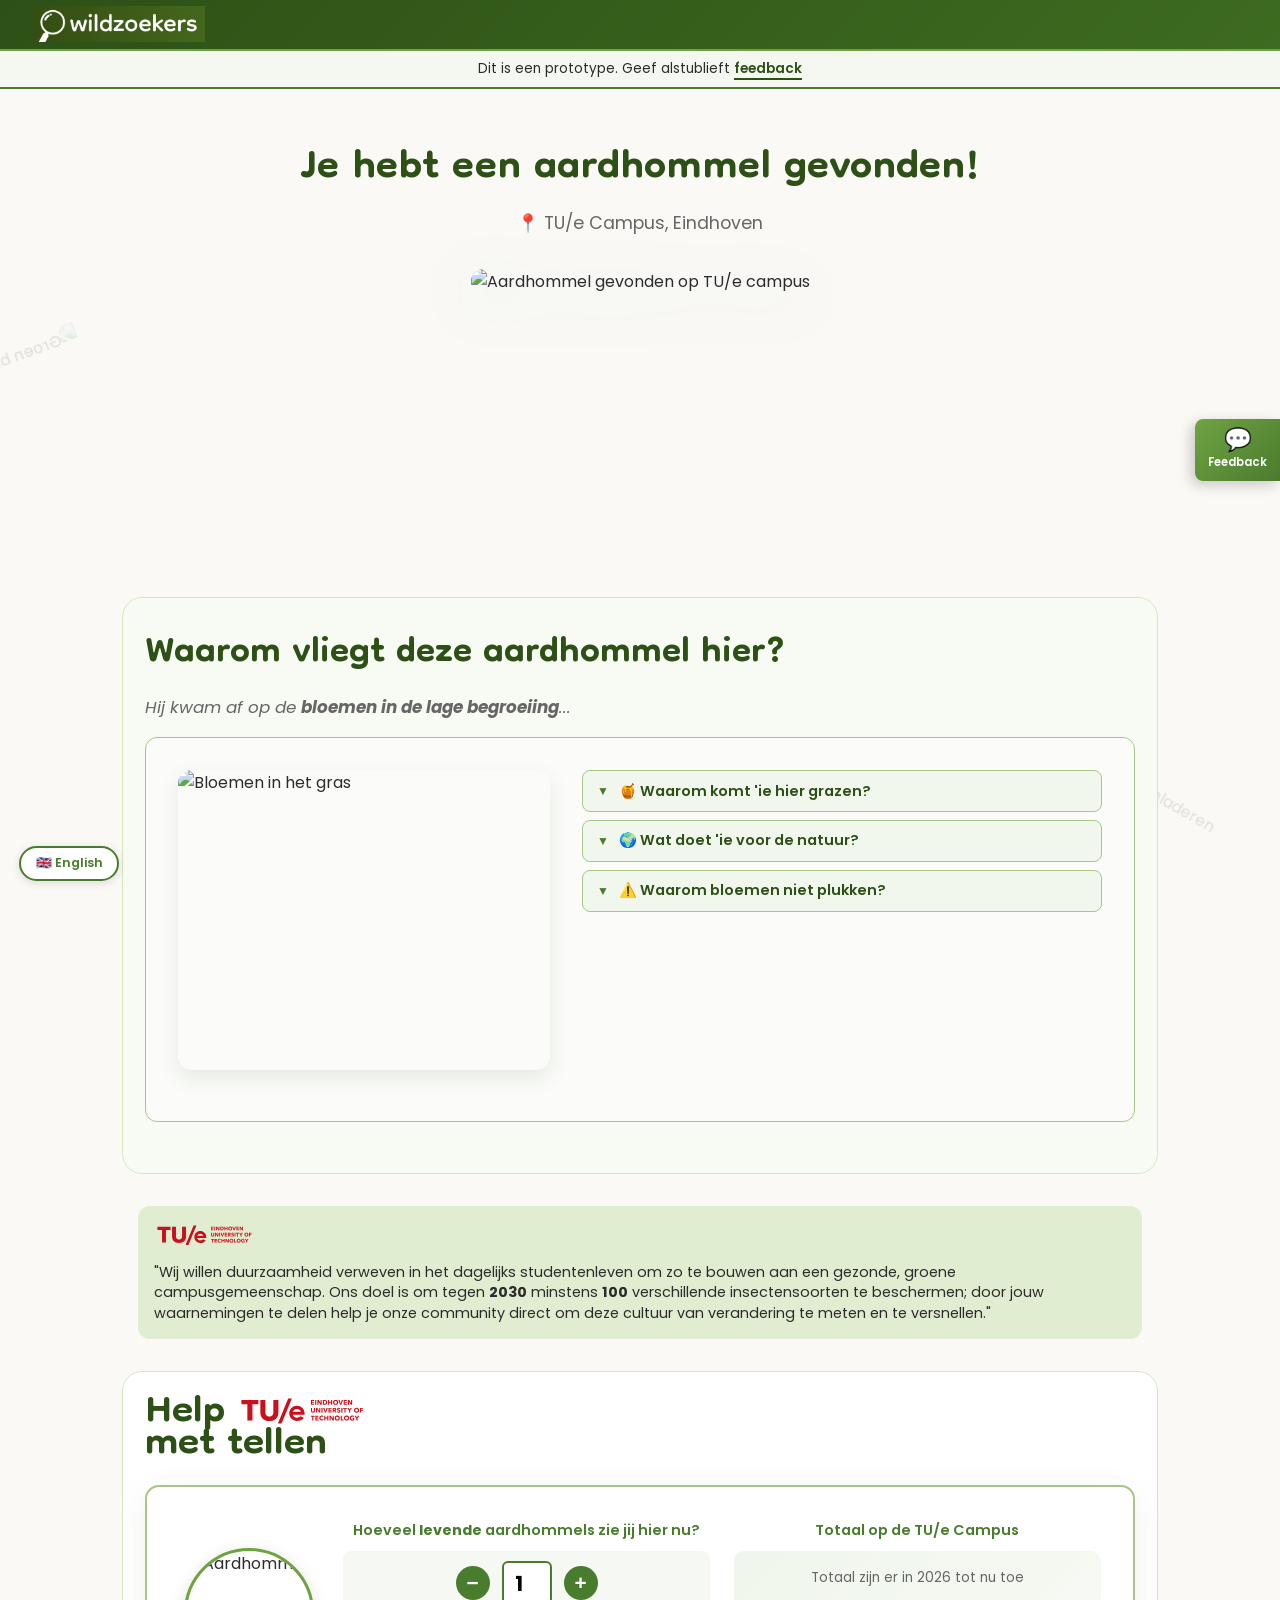
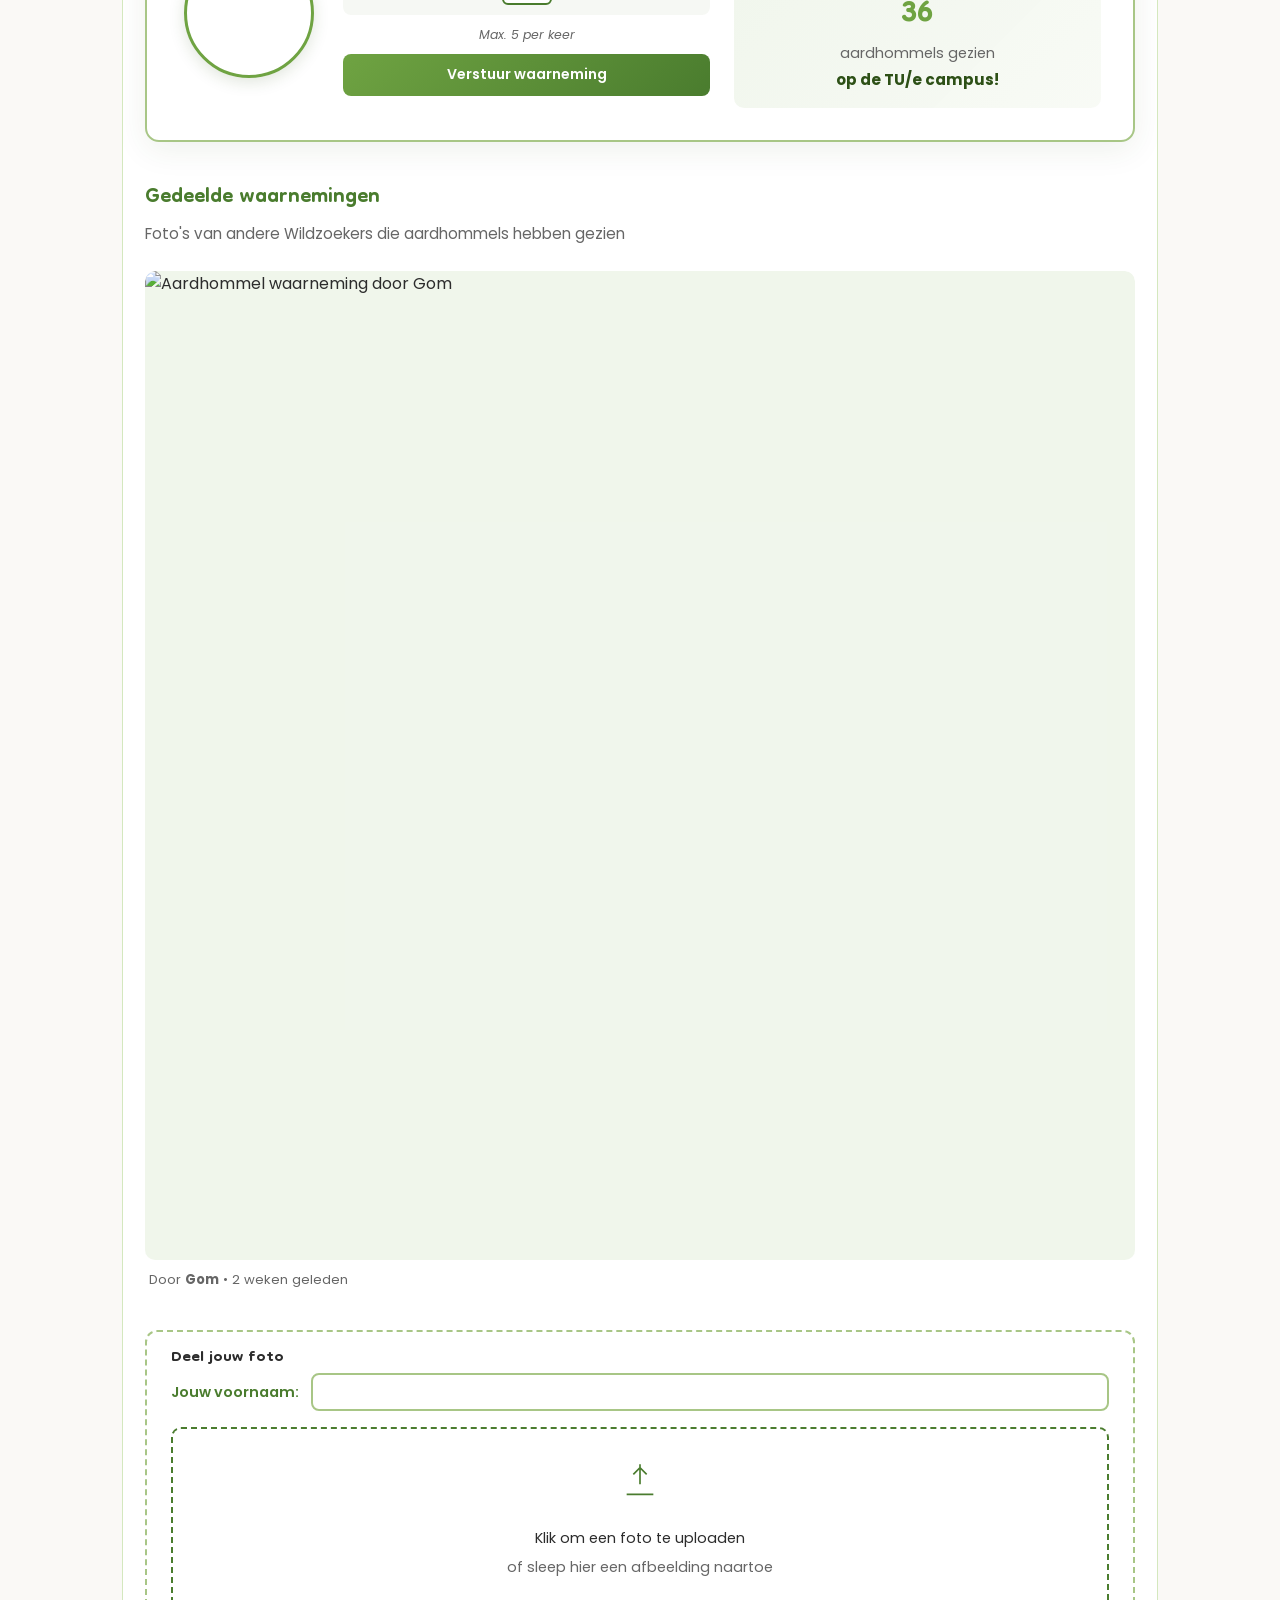
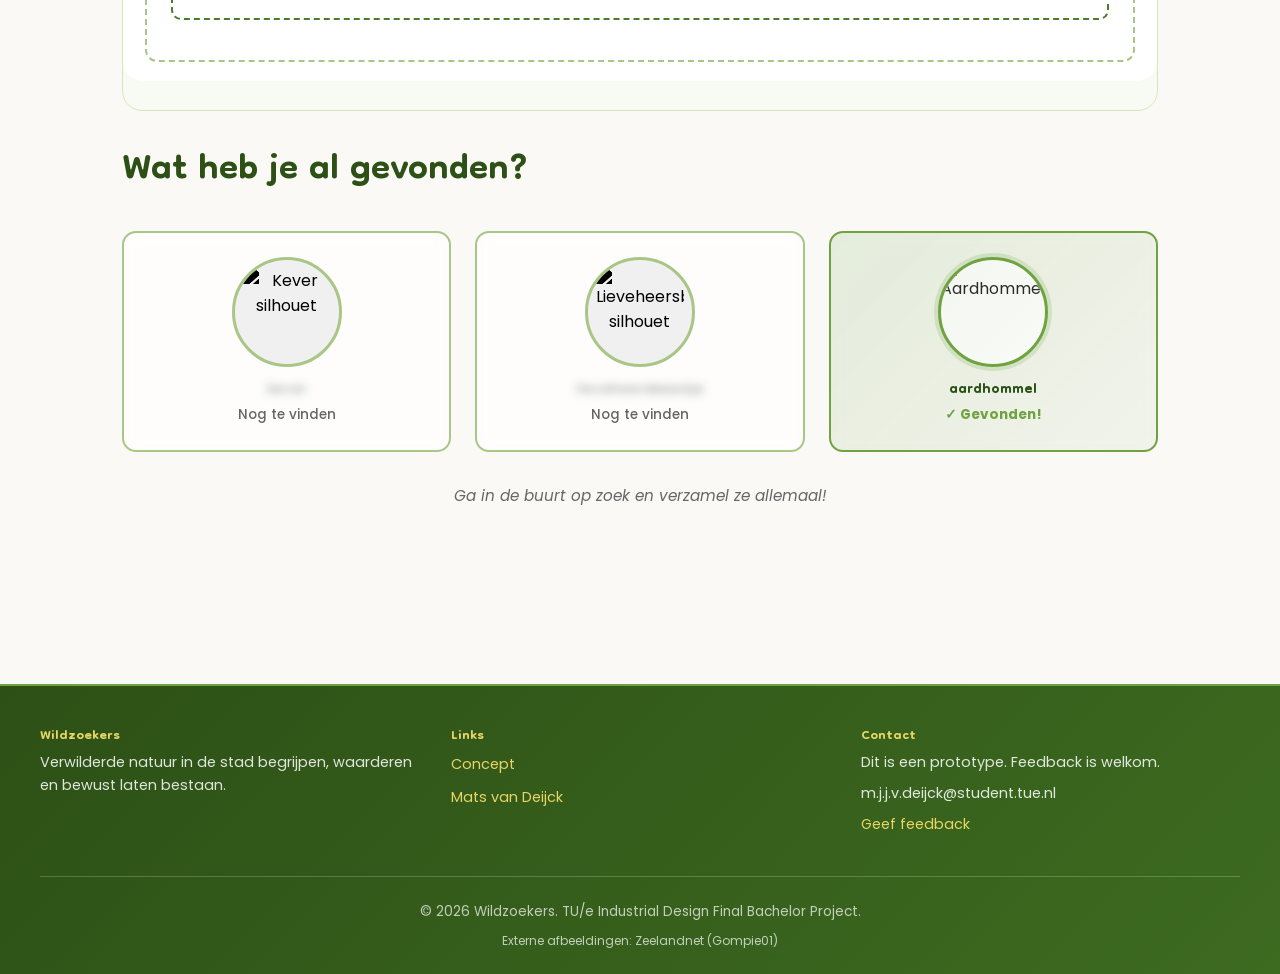
==== aardhommel.html @ 69f78184 "Update aardhommel.html" ====
<!DOCTYPE html>
<html lang="nl">
<head>
<meta charset="UTF-8">
<meta name="viewport" content="width=device-width, initial-scale=1.0">
<title>Aardhommel gevonden! - Wildzoekers</title>
<link href="https://fonts.googleapis.com/css2?family=Poppins:wght@400;500;600;700&family=Dongle:wght@300;400;700&display=swap" rel="stylesheet">
<link rel="stylesheet" href="style.css">
<script> const PAGE_ANIMAL = 'aardhommel'; </script>
<style>
  /* ── LANG TOGGLE ── */
  .lang-toggle { position: fixed; bottom: 1.2rem; left: 1.2rem; z-index: 999; }
  .lang-toggle a { display: inline-block; background: #fff; border: 2px solid #4a7c2e; color: #4a7c2e; border-radius: 30px; padding: .35rem .9rem; font-size: .78rem; font-weight: 600; text-decoration: none; font-family: 'Poppins', sans-serif; box-shadow: 0 2px 10px rgba(0,0,0,.12); }

  /* ── RETURNING subtitle tweak ── */
  .discovery-subtitle-return { display: none; }

  /* ── SEPARATED SECTIONS ── */
  .nature-section {
    background: #f8faf4;
    border-radius: 20px;
    padding: 0 0 1.8rem;
    margin-bottom: 2rem;
    overflow: hidden;
    border: 1.5px solid #d4e8be;
  }

  .contribution-wrap {
    background: #fff;
    padding: 1.4rem 1.4rem 1.2rem;
    border-radius: 20px;
  }
  .contribution-wrap h2 {
    margin: 0 0 1rem;
    display: flex;
    align-items: center;
  }

  .nature-inner {
    padding: 1.4rem;
  }
  .nature-inner h2 {
    margin: 0 0 .4rem;
    line-height: 1.2;
  }
  .nature-inner .section-intro {
    margin-bottom: 1rem;
  }

  /* TU/e Quote styling */
  .tue-quote { 
    display: flex; 
    flex-direction: column; 
    align-items: flex-start; 
    gap: 12px; 
    background: #e0edd0; 
    padding: 1rem; 
    border-radius: 12px; 
    margin-bottom: 1.5rem; 
    font-size: 0.9rem;
    line-height: 1.4;
  }
  .tue-quote img { height: 28px; flex-shrink: 0; }

  /* Info toggles */
  .info-content { display: none; overflow: hidden; padding-bottom: 1rem; }
  .info-content.open { display: block; }
</style>
</head>
<body class="insect-page">
<div class="forest-background"></div>

<img src="https://www.pngall.com/wp-content/uploads/2016/03/Leaves-PNG-File.png" alt="Decoratieve bladeren" class="deco-leaf deco-leaf-topright" aria-hidden="true">
<img src="https://static.vecteezy.com/system/resources/previews/053/177/605/non_2x/detailed-and-vibrant-leaf-with-intricate-texture-and-green-color-free-png.png" alt="Groen blad" class="deco-leaf deco-leaf-mid" aria-hidden="true">
<img src="https://www.pngall.com/wp-content/uploads/13/Fall-Leaves-PNG-Image-HD.png" alt="Herfstbladeren" class="deco-leaf deco-leaf-bottom" aria-hidden="true">

<div class="sticky-top">
  <header>
    <a href="index.html" class="header-logo">
      <div class="logo">
        <img src="media/Logo%20groen.png?raw=true" alt="Logo wildzoekers">
      </div>
    </a>
  </header>
  <div class="feedback-banner">
    <p>Dit is een prototype. Geef alstublieft <a href="#" onclick="openFeedbackForm(); return false;">feedback</a></p>
  </div>
</div>

<main class="insect-main">

  <section class="discovery-hero">
    <div class="discovery-content">
      <div class="confetti-container" id="confetti"></div>
      <h2 class="discovery-title" id="discovery-title-new">Je hebt een aardhommel gevonden!</h2>
      <h2 class="discovery-title discovery-subtitle-return" id="discovery-title-return">Welkom terug!</h2>
      <p class="location-inline">📍 TU/e Campus, Eindhoven</p>
      <div class="insect-showcase">
        <img src="https://github.com/matsement/wildzoekers/blob/main/media/Hommel%20transparant.png?raw=true" alt="Aardhommel gevonden op TU/e campus" class="insect-image">
      </div>
    </div>
  </section>

  <section id="tue-quote-section" style="padding: 0 1rem; margin-bottom: 2rem;">
    <div class="tue-quote" style="margin-bottom: 0;">
      <img src="media/eindhoven-university-of-technology-tue-vector-logo-cropped.svg" alt="TU/e Logo"> 
      <span>"Wij willen duurzaamheid verweven in het dagelijks studentenleven om zo te bouwen aan een gezonde, groene campusgemeenschap. Ons doel is om tegen <strong>2030</strong> minstens <strong>100</strong> verschillende insectensoorten te beschermen; door jouw waarnemingen te delen help je onze community direct om deze cultuur van verandering te meten en te versnellen."</span>
    </div>
  </section>

  <section class="nature-section" id="observation-anchor">
    <div class="contribution-wrap">
      <h2 class="contribution-title" style="display: block; line-height: 1.4;">
        Help 
        <img src="media/eindhoven-university-of-technology-tue-vector-logo-cropped.svg" style="height: 36px; margin: 8px, 0; vertical-align: middle;" alt="TU/e logo">
        <br>
        met tellen
      </h2>
      <div class="fauna-counter-card">
        <div class="counter-card-inner">
          <div class="counter-beetle-photo">
            <img src="https://github.com/matsement/wildzoekers/blob/main/media/Hommel%20transparant.png?raw=true" alt="Aardhommel" class="counter-beetle-img">
          </div>
          <div class="counter-grid">
            <div class="counter-box">
              <p class="counter-label">Hoeveel <strong>levende</strong> aardhommels zie jij hier nu?</p>
              <div class="counter">
                <button onclick="decreaseCounter('aardhommel')">−</button>
                <input type="number" id="aardhommel-counter" value="1" min="0" max="5" readonly>
                <button onclick="increaseCounter('aardhommel')">+</button>
              </div>
              <p class="counter-note">Max. 5 per keer</p>
              <button class="submit-btn" onclick="submitPersonalCount('aardhommel')">Verstuur waarneming</button>
            </div>
            <div class="counter-box">
              <p class="counter-label">Totaal op de TU/e Campus</p>
              <div class="community-display">
                <p class="big-number-label">Totaal zijn er in 2026 tot nu toe</p>
                <p class="big-number" id="community-total">47</p>
                <p class="big-number-unit">aardhommels gezien</p>
                <p class="spoorpark-label">op de TU/e campus!</p>
              </div>
            </div>
          </div>
        </div>
        <div id="submit-success" class="submit-success" style="display:none;">
          <p>✅ Dank je wel! Je waarneming is opgeslagen en bijgedragen aan ons onderzoek.</p>
        </div>
      </div>

      <div class="photo-timeline-section">
        <h3>Gedeelde waarnemingen</h3>
        <p>Foto's van andere Wildzoekers die aardhommels hebben gezien</p>
        <div class="timeline" id="photo-timeline">
          <div class="timeline-item sample">
            <div class="timeline-image">
              <img src="https://www.zeelandnet.nl/foto/assets/foto/extra_large/32/332119.jpg" alt="Aardhommel waarneming door Gom" class="timeline-photo">
            </div>
            <p class="timeline-date">Door <strong>Gom</strong> • 2 weken geleden</p>
          </div>
        </div>
        <div class="photo-upload-area">
          <h4>Deel jouw foto</h4>
          <div class="name-input-row">
            <label for="uploader-name">Jouw voornaam:</label>
            <input type="text" id="uploader-name" class="name-input">
          </div>
          <div class="upload-box" onclick="document.getElementById('photo-input').click()">
            <svg width="40" height="40" viewBox="0 0 48 48" fill="none" stroke="#4a7c2e" stroke-width="2">
              <path d="M8 40h32M24 4v24M16 16l8-8 8 8"/>
            </svg>
            <p>Klik om een foto te uploaden</p>
            <p class="upload-note">of sleep hier een afbeelding naartoe</p>
          </div>
          <input type="file" id="photo-input" accept="image/*" style="display:none;" onchange="handlePhotoUpload(this)">
          <div id="photo-preview" style="display:none;">
            <img id="preview-img" src="" alt="Preview">
            <div class="preview-actions">
              <button type="button" class="btn-secondary" onclick="removePhoto()">Verwijderen</button>
              <button type="button" class="submit-btn" onclick="submitPhoto()">Foto versturen</button>
            </div>
          </div>
        </div>
      </div>
    </div>
  </section>

  <section class="nature-section" id="education-section">
    <div class="nature-inner">
      <h2>Waarom vliegt deze aardhommel hier?</h2>
      <p class="section-intro">Hij kwam af op de <strong>bloemen in de lage begroeiing</strong>...</p>

      <div class="habitat-card">
        <div class="habitat-image" style="margin-bottom: 1.2rem;">
          <img src="https://github.com/matsement/wildzoekers/blob/main/media/IMG_1852.jpg?raw=true" alt="Bloemen in het gras" class="habitat-photo" style="width:100%; border-radius:14px; max-height:220px; object-fit:cover;">
        </div>

        <div class="habitat-content">
          <div class="info-section">
            <div class="info-toggle" onclick="toggleInfoSection(this)">
              <span class="toggle-icon">▼</span>
              <h4>🍯 Waarom komt 'ie hier grazen?</h4>
            </div>
            <div class="info-content">
              <p>Aardhommels eten <strong>nectar en stuifmeel</strong> uit bloemen. Ze hebben veel energie nodig om hun lichaamstemperatuur warm te houden.</p>
            </div>
          </div>

          <div class="info-section">
            <div class="info-toggle" onclick="toggleInfoSection(this)">
              <span class="toggle-icon">▼</span>
              <h4>🌍 Wat doet 'ie voor de natuur?</h4>
            </div>
            <div class="info-content">
              <p><strong>Aardhommels helpen planten groeien.</strong> Terwijl ze voedsel zoeken in bloemen, nemen ze stuifmeel mee naar andere bloemen. Zo kunnen planten en fruit beter groeien.</p>
            </div>
          </div>

          <div class="info-section">
            <div class="info-toggle" onclick="toggleInfoSection(this)">
              <span class="toggle-icon">▼</span>
              <h4>⚠️ Waarom bloemen niet plukken?</h4>
            </div>
            <div class="info-content">
              <p><strong>Veel mensen plukken bloemen.</strong> Mooi voor thuis, maar zonder bloemen kunnen aardhommels zich niet voeden en kunnen ze geen nesten bouwen...</p>
            </div>
          </div>
        </div>
      </div>
    </div>
  </section>

  <section class="progress-tracker">
    <h2>Wat heb je al gevonden?</h2>
    <div class="progress-grid">
      <div class="progress-item" id="beetle-progress">
        <div class="progress-photo-wrap not-found-wrap" id="beetle-photo-wrap">
          <img src="https://github.com/matsement/wildzoekers/blob/main/media/Kever%20transparant.png?raw=true" alt="Kever silhouet" class="progress-photo silhouette" id="beetle-img">
        </div>
        <h3 class="progress-name blurred-name" id="beetle-name">kever</h3>
        <p class="progress-status" id="beetle-status">Nog te vinden</p>
      </div>
      <div class="progress-item" id="ladybug-progress">
        <div class="progress-photo-wrap not-found-wrap" id="ladybug-photo-wrap">
          <img src="https://github.com/matsement/wildzoekers/blob/main/media/Lieveheersbeestje%20transparant.png?raw=true" alt="Lieveheersbeestje silhouet" class="progress-photo silhouette" id="ladybug-img">
        </div>
        <h3 class="progress-name blurred-name" id="ladybug-name">lieveheersbeestje</h3>
        <p class="progress-status" id="ladybug-status">Nog te vinden</p>
      </div>
      <div class="progress-item found" id="bumblebee-progress">
        <div class="progress-photo-wrap found-wrap">
          <img src="https://github.com/matsement/wildzoekers/blob/main/media/Hommel%20transparant.png?raw=true" alt="Aardhommel" class="progress-photo">
        </div>
        <h3>aardhommel</h3>
        <p class="progress-status">✓ Gevonden!</p>
      </div>
    </div>
    <p class="progress-message">Ga in de buurt op zoek en verzamel ze allemaal!</p>
  </section>

</main>

<div class="lang-toggle">
  <a href="bumblebee.html">🇬🇧 English</a>
</div>

<div id="feedbackBookmark" class="feedback-bookmark">
  <button onclick="openFeedbackForm()" class="feedback-bookmark-btn" id="feedbackBtn" title="Feedback geven">
    <span class="fb-icon">💬</span>
    <span class="fb-label">Feedback</span>
  </button>
</div>

<footer>
  <div class="footer-content">
    <div class="footer-section">
      <h4>Wildzoekers</h4>
      <p>Verwilderde natuur in de stad begrijpen, waarderen en bewust laten bestaan.</p>
    </div>
    <div class="footer-section">
      <h4>Links</h4>
      <ul>
        <li><a href="index.html">Concept</a></li>
        <li><a href="https://matsvandeijck.com" target="_blank">Mats van Deijck</a></li>
      </ul>
    </div>
    <div class="footer-section">
      <h4>Contact</h4>
      <p>Dit is een prototype. Feedback is welkom.</p>
      <p>m.j.j.v.deijck@student.tue.nl</p>
      <p><a href="https://forms.office.com/Pages/ResponsePage.aspx?id=R_J9zM5gD0qddXBM9g78ZJTwctMrzKVHkxkU7UCuRk9UM0s4N0pMT0hBU1hYM0RLQTNCOThRM0k5SS4u" target="_blank">Geef feedback</a></p>
    </div>
  </div>
  <div class="footer-bottom">
    <p>&copy; 2026 Wildzoekers. TU/e Industrial Design Final Bachelor Project.</p>
    <p class="footer-credits">Externe afbeeldingen: Zeelandnet (Gompie01)</p>
  </div>
</footer>

<script src="app.js"></script>
<script>
(function() {
  const KEY = 'wz_aardhommel_found';
  const found = localStorage.getItem(KEY);
  const today = new Date().toLocaleDateString('nl-NL', { day: 'numeric', month: 'long', year: 'numeric' });

  const main = document.querySelector('.insect-main');
  const hero = document.querySelector('.discovery-hero');
  const education = document.getElementById('education-section');
  const quote = document.getElementById('tue-quote-section');
  const observation = document.getElementById('observation-anchor');
  const progress = document.querySelector('.progress-tracker');
  const showcase = document.querySelector('.insect-showcase');

  if (!main || !hero || !education || !quote || !observation || !progress) return;

  if (found) {
    if (document.getElementById('discovery-title-new')) document.getElementById('discovery-title-new').style.display = 'none';
    if (document.getElementById('discovery-title-return')) document.getElementById('discovery-title-return').style.display = 'block';
    if (showcase) showcase.style.display = 'none';

    main.appendChild(hero);
    main.appendChild(quote);
    main.appendChild(observation);
    main.appendChild(education);
    main.appendChild(progress);
  } else {
    localStorage.setItem(KEY, today);

    if (document.getElementById('discovery-title-new')) document.getElementById('discovery-title-new').style.display = 'block';
    if (document.getElementById('discovery-title-return')) document.getElementById('discovery-title-return').style.display = 'none';
    if (showcase) showcase.style.display = 'block';

    main.appendChild(hero);
    main.appendChild(education);
    main.appendChild(quote);
    main.appendChild(observation);
    main.appendChild(progress);
  }
})();
</script>
</body>
</html>
---- style.css ----
/* ===== GOOGLE FONTS ===== */
@import url('https://fonts.googleapis.com/css2?family=Poppins:wght@400;500;600;700&family=Dongle:wght@300;400;700&display=swap');

/* ===== ROOT & VARIABLES ===== */
:root {
    --primary-green: #2d5016;
    --light-green: #4a7c2e;
    --bright-green: #6fa342;
    --pale-green: #a8c686;
    --light-bg: #f5f7f1;
    --cream: #faf9f6;
    --text-dark: #2c2c2c;
    --text-light: #666;
    --accent-yellow: #e8d565;
    --accent-brown: #8b6f47;
    --shadow: 0 4px 12px rgba(0, 0, 0, 0.08);
    --transition: all 0.3s ease;
    --header-height: 88px; /* header + feedback banner hoogte */
}

/* ===== GENERAL STYLES ===== */
* {
    margin: 0;
    padding: 0;
    box-sizing: border-box;
}

html, body {
    font-family: 'Poppins', sans-serif;
    line-height: 1.6;
    color: var(--text-dark);
    background-color: var(--cream);
    overflow-x: hidden;
}

body {
    position: relative;
    overflow-x: hidden;
}

h1, h2, h3, h4, h5, h6 {
    font-family: 'Dongle', sans-serif;
    font-weight: 700;
    line-height: 0.2;
}

/* ===== FOREST BACKGROUND ===== */
.forest-background {
    position: fixed;
    top: 0;
    left: 0;
    width: 100%;
    height: 100%;
    z-index: -2;
    background: linear-gradient(135deg, #faf9f6 0%, #f5f7f1 50%, #e8f1e0 100%);
    pointer-events: none;
}

/* ===== DECORATIEVE BLADEREN ===== */
.deco-leaf {
    position: fixed;
    pointer-events: none;
    z-index: 1;
    opacity: 0.18;
}

.deco-leaf-topright {
    top: -30px !important;
    right: -30px;
    width: 380px;
}

.deco-leaf-mid {
    top: 38%;
    left: -40px;
    width: 120px;
    transform: rotate(-20deg) scaleX(-1);
    animation: floatLeaf 9s ease-in-out infinite;
    opacity: 0.13;
}

.deco-leaf-bottom {
    bottom: 8%;
    right: -20px;
    width: 220px;
    transform: rotate(30deg);
    animation: floatLeaf 11s ease-in-out infinite;
    opacity: 0.12;
}

@keyframes floatLeaf {
    0%, 100% { transform: translateY(0px) rotate(15deg); }
    50% { transform: translateY(-18px) rotate(18deg); }
}

/* ===== STICKY TOP (header + feedback banner samen) ===== */
.sticky-top {
    position: sticky;
    top: 0;
    z-index: 200;
}

/* ===== HEADER ===== */
header {
    background: linear-gradient(135deg, #2d5016 0%, #3d6b20 100%);
    padding: 0.4rem 2rem;
    box-shadow: 0 2px 16px rgba(45, 80, 22, 0.25);
    border-bottom: 2px solid var(--bright-green);
}

.header-logo {
    text-decoration: none;
    display: flex;
    align-items: center;
}

.logo {
    display: flex;
    align-items: center;
}

.logo img {
    height: 36px;
    width: auto;
    display: block;
}

.logo h1 {
    font-family: 'Dongle', sans-serif;
    font-size: 2.6rem;
    font-weight: 400;
    letter-spacing: 0px;
    color: #fff;
    line-height: 1;
    text-transform: lowercase;
}

/* ===== FEEDBACK BANNER ===== */
.feedback-banner {
    background: #f5f7f1;
    border-bottom: 2px solid var(--light-green);
    padding: 0.45rem 2rem;
    text-align: center;
    font-family: 'Poppins', sans-serif;
}

.feedback-banner p {
    font-size: 0.85rem;
    color: var(--text-dark);
    margin: 0;
}

.feedback-banner a {
    color: var(--primary-green);
    font-weight: 600;
    text-decoration: none;
    border-bottom: 2px solid var(--primary-green);
    cursor: pointer;
}

.feedback-banner a:hover {
    color: var(--bright-green);
    border-bottom-color: var(--bright-green);
}

/* ===== MAIN CONTENT ===== */
main {
    max-width: 1100px;
    margin: 0 auto;
    padding: 3rem 2rem;
    position: relative;
    z-index: 2;
}

/* ===== SECTIONS ===== */
section {
    margin-bottom: 4rem;
    position: relative;
}

section h2 {
    font-size: 3.5rem;
    margin-bottom: 1.5rem;
    color: var(--primary-green);
    line-height: 1;
}

section h3 {
    font-size: 2rem;
    color: var(--light-green);
    margin: 1.5rem 0 0.75rem;
    line-height: 1;
}

.image-credit {
    font-size: 0.72rem;
    color: var(--text-light);
    margin-top: 0.4rem;
    font-style: italic;
}

/* ===== DISCOVERY HERO ===== */
.discovery-hero {
    text-align: center;
    margin-bottom: 3rem;
    animation: slideInDown 0.6s ease;
}

@keyframes slideInDown {
    from { opacity: 0; transform: translateY(-30px); }
    to { opacity: 1; transform: translateY(0); }
}

.discovery-title {
    font-size: 4rem;
    margin-bottom: 0.5rem;
    animation: bounce 0.6s ease;
    line-height: 1;
    color: var(--primary-green);
}

@keyframes bounce {
    0%, 100% { transform: translateY(0); }
    50% { transform: translateY(-10px); }
}

.location-inline {
    font-size: 1.1rem;
    color: var(--text-light);
    margin-bottom: 2rem;
}

.insect-showcase {
    margin: 2rem 0;
    display: flex;
    flex-direction: column;
    justify-content: center;
    align-items: center;
    min-height: 280px;
}

.insect-image {
    max-width: 380px;
    max-height: 380px;
    width: 100%;
    object-fit: contain;
    border-radius: 12px;
    filter: drop-shadow(0 12px 30px rgba(45, 80, 22, 0.18));
    animation: float 3s ease-in-out infinite;
}

@keyframes float {
    0%, 100% { transform: translateY(0px); }
    50% { transform: translateY(-14px); }
}

/* ===== HABITAT EXPLORER ===== */
.habitat-explorer {
    margin-bottom: 4rem;
}

.section-intro {
    font-size: 1.05rem;
    color: var(--text-light);
    margin-bottom: 2rem;
    font-style: italic;
}

.habitat-showcase {
    display: grid;
    grid-template-columns: 1fr;
    gap: 2rem;
    margin-top: 2rem;
}

.habitat-card {
    border-radius: 12px;
    overflow: hidden;
    display: grid;
    grid-template-columns: 1fr 1.4fr;
    gap: 2rem;
    padding: 2rem;
    background: rgba(255,255,255,0.5);
    border: 1px solid var(--pale-green);
}

.habitat-image {
    position: relative;
    display: flex;
    flex-direction: column;
}

.habitat-photo {
    width: 100%;
    height: 100%;
    object-fit: cover;
    border-radius: 8px;
    box-shadow: 0 8px 20px rgba(45, 80, 22, 0.1);
    min-height: 300px;
    max-height: 400px;
}

.habitat-content h3 {
    font-size: 2rem;
    margin-top: 0;
    margin-bottom: 0.75rem;
}

.habitat-content > p {
    color: var(--text-light);
    margin-bottom: 1.5rem;
    line-height: 1.7;
}

/* ===== INTERACTIEVE INFO TOGGLE (accordion) ===== */
.info-section {
    margin-bottom: 0.5rem;
}

.info-toggle {
    display: flex;
    align-items: center;
    gap: 0.6rem;
    cursor: pointer;
    padding: 0.65rem 0.9rem;
    border-radius: 8px;
    border: 1px solid var(--pale-green);
    background: rgba(107, 163, 66, 0.06);
    transition: var(--transition);
    user-select: none;
    margin-bottom: 0;
}

.info-toggle:hover {
    background: rgba(107, 163, 66, 0.14);
    border-color: var(--bright-green);
}

.info-toggle.open {
    background: rgba(107, 163, 66, 0.14);
    border-color: var(--light-green);
    border-bottom-left-radius: 0;
    border-bottom-right-radius: 0;
    border-bottom-color: transparent;
}

.toggle-icon {
    font-style: normal;
    font-size: 0.75rem;
    color: var(--light-green);
    transition: transform 0.3s ease;
    flex-shrink: 0;
}

.info-toggle h4 {
    font-family: 'Poppins', sans-serif;
    font-size: 0.9rem;
    font-weight: 600;
    color: var(--primary-green);
    line-height: 1.3;
    margin: 0;
}

.info-content {
    max-height: 0;
    overflow: hidden;
    transition: max-height 0.4s ease, padding 0.3s ease;
    background: rgba(255, 255, 255, 0.7);
    border: 1px solid var(--light-green);
    border-top: none;
    border-radius: 0 0 8px 8px;
    padding: 0 0.9rem;
    margin-bottom: 0.75rem;
}

.info-content.open {
    max-height: 300px;
    padding: 0.75rem 0.9rem;
}

.info-content p {
    font-size: 0.88rem;
    color: var(--text-dark);
    line-height: 1.6;
    margin: 0;
}

.info-content p strong {
    color: var(--primary-green);
}

/* ===== INTERACTIEVE INFO KAARTEN ===== */
.info-cards {
    display: grid;
    grid-template-columns: repeat(3, 1fr);
    gap: 0.75rem;
    margin-top: 1rem;
}

.info-card {
    background: rgba(107, 163, 66, 0.08);
    border: 2px solid var(--pale-green);
    border-radius: 10px;
    padding: 0.9rem 0.75rem;
    cursor: pointer;
    transition: var(--transition);
    min-height: 90px;
    display: flex;
    flex-direction: column;
    align-items: center;
    justify-content: center;
    text-align: center;
    position: relative;
    overflow: hidden;
}

.info-card:hover {
    border-color: var(--bright-green);
    background: rgba(107, 163, 66, 0.15);
    transform: translateY(-3px);
    box-shadow: 0 6px 16px rgba(45, 80, 22, 0.12);
}

.info-card.flipped {
    background: var(--light-green);
    border-color: var(--light-green);
    color: white;
}

.info-card.danger-card {
    background: rgba(220, 53, 69, 0.05);
    border-color: #f5a0a8;
}

.info-card.danger-card.flipped {
    background: #c0392b;
    border-color: #c0392b;
}

.info-card-front {
    display: flex;
    flex-direction: column;
    align-items: center;
    gap: 0.3rem;
}

.info-card-front strong {
    font-size: 0.85rem;
    font-family: 'Poppins', sans-serif;
    font-weight: 600;
}

.info-icon {
    font-size: 1.5rem;
    display: block;
}

.info-card-back {
    display: none;
}

.info-card-back p {
    font-size: 0.78rem;
    line-height: 1.4;
    color: white;
    margin: 0;
    font-family: 'Poppins', sans-serif;
}

.info-card.flipped .info-card-front {
    display: none;
}

.info-card.flipped .info-card-back {
    display: flex;
    align-items: center;
    justify-content: center;
    text-align: center;
}

/* ===== PROGRESS TRACKER ===== */
.progress-tracker {
    margin-bottom: 4rem;
}

.progress-grid {
    display: grid;
    grid-template-columns: repeat(3, 1fr);
    gap: 1.5rem;
    margin: 2rem 0;
}

.progress-item {
    background: rgba(255, 255, 255, 0.7);
    backdrop-filter: blur(8px);
    padding: 1.5rem 1rem;
    border-radius: 14px;
    text-align: center;
    border: 2px solid var(--pale-green);
    transition: var(--transition);
}

.progress-item.found {
    background: linear-gradient(135deg, rgba(107, 163, 66, 0.15), rgba(168, 198, 134, 0.1));
    border-color: var(--bright-green);
}

.progress-item:hover {
    transform: translateY(-5px);
    box-shadow: 0 8px 24px rgba(45, 80, 22, 0.12);
}

/* Foto-wrapper */
.progress-photo-wrap {
    width: 110px;
    height: 110px;
    margin: 0 auto 0.75rem;
    border-radius: 50%;
    overflow: hidden;
    display: flex;
    align-items: center;
    justify-content: center;
    border: 3px solid var(--pale-green);
    background: rgba(255,255,255,0.6);
}

.progress-photo-wrap.found-wrap {
    border-color: var(--bright-green);
    box-shadow: 0 0 0 4px rgba(107, 163, 66, 0.2);
}

.progress-photo-wrap.not-found-wrap {
    background: #f0f0f0;
}

.progress-photo {
    width: 100%;
    height: 100%;
    object-fit: cover;
}

/* Silhouet: maak de foto volledig zwart */
.progress-photo.silhouette {
    filter: brightness(0) saturate(100%);
    object-fit: contain;
    padding: 8px;
}

/* Gevonden: geen silhouet */
.progress-photo:not(.silhouette) {
    filter: none;
}

.progress-item h3 {
    font-size: 1.4rem;
    margin: 0.25rem 0 0.2rem;
    color: var(--primary-green);
    text-transform: lowercase;
}

.progress-name.blurred-name {
    filter: blur(5px);
    user-select: none;
    color: #aaa;
}

.progress-status {
    font-size: 0.85rem;
    color: var(--text-light);
    font-weight: 500;
}

.progress-item.found .progress-status {
    color: var(--bright-green);
    font-weight: 700;
}

.progress-message {
    text-align: center;
    color: var(--text-light);
    margin-top: 1.5rem;
    font-style: italic;
    font-size: 0.95rem;
}

/* ===== CONTRIBUTION SECTION ===== */
.contribution-section {
    margin-bottom: 4rem;
}

.contribution-title {
    font-size: 3.8rem !important;
    margin-bottom: 1.5rem !important;
    line-height: 0.5 !important;
}

/* ===== FAUNA COUNTER CARD ===== */
.fauna-counter-card {
    background: rgba(255, 255, 255, 0.75);
    backdrop-filter: blur(8px);
    padding: 2rem;
    border-radius: 14px;
    border: 2px solid var(--pale-green);
    margin-bottom: 2.5rem;
    box-shadow: 0 8px 32px rgba(45, 80, 22, 0.08);
}

.counter-card-inner {
    display: grid;
    grid-template-columns: 140px 1fr;
    gap: 1.5rem;
    align-items: center;
}

.counter-beetle-photo {
    display: flex;
    align-items: center;
    justify-content: center;
}

.counter-beetle-img {
    width: 130px;
    height: 130px;
    object-fit: cover;
    border-radius: 50%;
    border: 3px solid var(--bright-green);
    box-shadow: 0 4px 16px rgba(45, 80, 22, 0.15);
}

.counter-grid {
    display: grid;
    grid-template-columns: 1fr 1fr;
    gap: 1.5rem;
}

.counter-box {
    display: flex;
    flex-direction: column;
    gap: 0.6rem;
    align-items: center;
    text-align: center;
}

.counter-label {
    font-size: 0.9rem;
    font-weight: 600;
    color: var(--light-green);
    margin: 0;
}

.counter {
    display: flex;
    align-items: center;
    justify-content: center;
    gap: 0.75rem;
    background: rgba(74, 124, 46, 0.05);
    padding: 0.6rem 1rem;
    border-radius: 8px;
    width: 100%;
}

.counter button {
    background: var(--light-green);
    color: white;
    border: none;
    width: 34px;
    height: 34px;
    border-radius: 50%;
    font-size: 1.3rem;
    cursor: pointer;
    transition: var(--transition);
    font-weight: bold;
    line-height: 1;
}

.counter button:hover {
    background: var(--bright-green);
    transform: scale(1.1);
}

.counter input {
    width: 50px;
    text-align: center;
    font-size: 1.3rem;
    border: 2px solid var(--light-green);
    padding: 0.3rem;
    border-radius: 6px;
    font-weight: 700;
    background: white;
    font-family: 'Poppins', sans-serif;
}

.counter-note {
    font-size: 0.78rem;
    color: var(--text-light);
    font-style: italic;
    margin: 0;
}

.submit-btn {
    background: linear-gradient(135deg, var(--bright-green), var(--light-green));
    color: white;
    border: none;
    padding: 0.65rem 1.2rem;
    border-radius: 8px;
    cursor: pointer;
    font-size: 0.88rem;
    font-weight: 600;
    transition: var(--transition);
    font-family: 'Poppins', sans-serif;
    width: 100%;
}

.submit-btn:hover {
    background: linear-gradient(135deg, var(--light-green), var(--primary-green));
    transform: translateY(-2px);
    box-shadow: 0 6px 14px rgba(45, 80, 22, 0.2);
}

.community-display {
    background: linear-gradient(135deg, rgba(107, 163, 66, 0.1), rgba(168, 198, 134, 0.08));
    padding: 1rem;
    border-radius: 10px;
    text-align: center;
    width: 100%;
}

.big-number-label {
    font-size: 0.85rem;
    color: var(--text-light);
    margin: 0;
}

.big-number {
    font-size: 3rem;
    font-weight: 700;
    color: var(--bright-green);
    margin: 0;
    line-height: 1.1;
    font-family: 'Dongle', sans-serif;
}

.big-number-unit {
    font-size: 0.9rem;
    color: var(--text-light);
    margin: 0;
}

.spoorpark-label {
    font-size: 0.95rem;
    font-weight: 700;
    color: var(--primary-green);
    margin: 0.2rem 0 0;
}

/* Submit success bericht gecentreerd */
.submit-success {
    text-align: center;
    padding: 1rem;
    margin-top: 1rem;
    background: rgba(107, 163, 66, 0.1);
    border-radius: 8px;
    border-left: 4px solid var(--bright-green);
    font-weight: 500;
    color: var(--primary-green);
    font-size: 0.95rem;
    animation: fadeInUp 0.4s ease;
}

@keyframes fadeInUp {
    from { opacity: 0; transform: translateY(10px); }
    to { opacity: 1; transform: translateY(0); }
}

/* ===== PHOTO TIMELINE ===== */
.photo-timeline-section {
    margin-top: 2.5rem;
}

.photo-timeline-section h3 {
    font-size: 2rem;
    margin-bottom: 0.5rem;
}

.photo-timeline-section > p {
    color: var(--text-light);
    margin-bottom: 1.5rem;
    font-size: 0.95rem;
}

.timeline {
    display: grid;
    grid-template-columns: repeat(auto-fit, minmax(180px, 1fr));
    gap: 1.25rem;
    margin-bottom: 2.5rem;
}

.timeline-item {
    border-radius: 10px;
    overflow: hidden;
    transition: var(--transition);
}

.timeline-item:hover {
    transform: translateY(-5px);
    box-shadow: 0 8px 20px rgba(45, 80, 22, 0.1);
}

.timeline-image {
    width: 100%;
    aspect-ratio: 1;
    overflow: hidden;
    background: rgba(107, 163, 66, 0.1);
    border-radius: 10px;
    display: flex;
    align-items: center;
    justify-content: center;
}

.timeline-photo {
    width: 100%;
    height: 100%;
    object-fit: cover;
    border-radius: 10px;
}

.timeline-date {
    font-size: 0.82rem;
    color: var(--text-light);
    margin-top: 0.6rem;
    padding: 0 0.25rem;
}

/* ===== PHOTO UPLOAD ===== */
.photo-upload-area {
    background: rgba(255, 255, 255, 0.5);
    padding: 1.5rem;
    border-radius: 12px;
    border: 2px dashed var(--pale-green);
}

.photo-upload-area h4 {
    font-size: 1.5rem;
    margin: 0 0 0.75rem 0;
}

.name-input-row {
    display: flex;
    flex-wrap: wrap;
    align-items: center;
    gap: 0.75rem;
    margin-bottom: 1rem;
    width: 100%;
}

.name-input-row label {
    font-size: 0.9rem;
    font-weight: 600;
    color: var(--light-green);
    white-space: nowrap;
}

.name-input {
    border: 2px solid var(--pale-green);
    border-radius: 8px;
    padding: 0.4rem 0.75rem;
    font-family: 'Poppins', sans-serif;
    font-size: 0.9rem;
    outline: none;
    transition: var(--transition);
    flex: 1;
    min-width: 150px;
}

.name-input:focus {
    border-color: var(--bright-green);
    box-shadow: 0 0 0 3px rgba(107, 163, 66, 0.15);
}

.upload-box {
    background: rgba(255, 255, 255, 0.6);
    border: 2px dashed var(--light-green);
    border-radius: 10px;
    padding: 2rem;
    text-align: center;
    cursor: pointer;
    transition: var(--transition);
    margin-bottom: 1rem;
}

.upload-box:hover {
    background: rgba(107, 163, 66, 0.05);
    border-color: var(--bright-green);
}

.upload-box svg {
    margin-bottom: 0.75rem;
}

.upload-box p {
    margin: 0.4rem 0;
    font-size: 0.9rem;
}

.upload-note {
    font-size: 0.8rem;
    color: var(--text-light);
}

#photo-preview {
    display: flex;
    flex-direction: column;
    gap: 1rem;
    text-align: center;
}

#preview-img {
    max-width: 100%;
    max-height: 260px;
    border-radius: 10px;
    box-shadow: 0 8px 16px rgba(45, 80, 22, 0.1);
    object-fit: contain;
}

.preview-actions {
    display: flex;
    gap: 1rem;
    justify-content: center;
}

.btn-secondary {
    background: rgba(74, 124, 46, 0.1);
    color: var(--light-green);
    border: 2px solid var(--light-green);
    padding: 0.65rem 1.2rem;
    border-radius: 8px;
    cursor: pointer;
    font-size: 0.88rem;
    font-weight: 600;
    transition: var(--transition);
    font-family: 'Poppins', sans-serif;
}

.btn-secondary:hover {
    background: var(--light-green);
    color: white;
}

/* ===== FEEDBACK BOOKMARK ===== */
/* Klein icoontje altijd zichtbaar rechts in het midden.
   Na 8 seconden OF 40% scroll: klapt volledig uit met label */
.feedback-bookmark {
    position: fixed;
    right: 0;
    top: 50%;
    transform: translateY(-50%);
    z-index: 400;
}

.feedback-bookmark-btn {
    background: linear-gradient(135deg, var(--bright-green), var(--light-green));
    border: none;
    border-radius: 8px 0 0 8px;
    cursor: pointer;
    box-shadow: -4px 4px 14px rgba(0, 0, 0, 0.2);
    transition: all 0.4s ease;
    display: flex;
    flex-direction: column;
    align-items: center;
    justify-content: center;
    padding: 0.6rem 0.5rem;
    gap: 0.2rem;
    overflow: hidden;
}

.feedback-bookmark-btn:hover {
    background: linear-gradient(135deg, var(--light-green), var(--primary-green));
    box-shadow: -6px 6px 18px rgba(0, 0, 0, 0.25);
}

.fb-icon {
    font-size: 1.4rem;
    line-height: 1;
}

.fb-label {
    font-family: 'Poppins', sans-serif;
    font-size: 0.72rem;
    font-weight: 600;
    color: white;
    white-space: nowrap;
    max-height: 0;
    opacity: 0;
    overflow: hidden;
    transition: max-height 0.4s ease, opacity 0.4s ease, margin 0.4s ease;
}

/* Uitgebreide staat: label zichtbaar */
.feedback-bookmark.expanded .fb-label {
    max-height: 30px;
    opacity: 1;
}

.feedback-bookmark.expanded .feedback-bookmark-btn {
    padding: 0.6rem 0.8rem;
}

/* ===== FOOTER ===== */
footer {
    background: linear-gradient(135deg, #2d5016 0%, #3d6b20 100%);
    color: white;
    padding: 3rem 2rem 1.5rem;
    margin-top: 4rem;
    border-top: 2px solid var(--bright-green);
}

.footer-content {
    max-width: 1200px;
    margin: 0 auto;
    display: grid;
    grid-template-columns: repeat(auto-fit, minmax(250px, 1fr));
    gap: 2rem;
    margin-bottom: 2rem;
}

.footer-section h4 {
    font-size: 1.3rem;
    color: var(--accent-yellow);
    margin-bottom: 0.75rem;
}

.footer-section p {
    font-size: 0.9rem;
    line-height: 1.6;
    margin-bottom: 0.5rem;
    color: rgba(255, 255, 255, 0.85);
}

.footer-section ul {
    list-style: none;
    padding: 0;
}

.footer-section li {
    margin-bottom: 0.5rem;
}

.footer-section a {
    color: var(--accent-yellow);
    text-decoration: none;
    transition: var(--transition);
    font-size: 0.9rem;
}

.footer-section a:hover {
    text-decoration: underline;
    color: white;
}

.footer-bottom {
    max-width: 1200px;
    margin: 0 auto;
    padding-top: 1.5rem;
    border-top: 1px solid rgba(255, 255, 255, 0.2);
    text-align: center;
    font-size: 0.85rem;
    color: rgba(255, 255, 255, 0.7);
}

.footer-credits {
    font-size: 0.75rem !important;
    margin-top: 0.5rem;
}

/* ===== RESPONSIVE ===== */
@media (max-width: 768px) {
    section h2 {
        font-size: 2.5rem;
    }

    section h3 {
        font-size: 1.4rem;
    }

    .discovery-title {
        font-size: 2.5rem;
    }

    .progress-grid {
        grid-template-columns: 1fr;
    }

    .habitat-card {
        grid-template-columns: 1fr;
        gap: 1.5rem;
    }

    .counter-card-inner {
        grid-template-columns: 1fr;
        gap: 1.5rem;
    }

    .deco-leaf-topright {
        width: 250px;
    }

    .deco-leaf-bottom {
        width: 150px;
    }
}

@media (max-width: 480px) {
    main {
        padding: 2rem 1rem;
    }

    section h2 {
        font-size: 2rem;
    }

    .discovery-title {
        font-size: 1.8rem;
    }

    .counter-grid {
        grid-template-columns: 1fr;
    }

    .progress-photo-wrap {
        width: 90px;
        height: 90px;
    }

    .counter-beetle-img {
        width: 100px;
        height: 100px;
    }

    .deco-leaf {
        opacity: 0.08;
    }
}
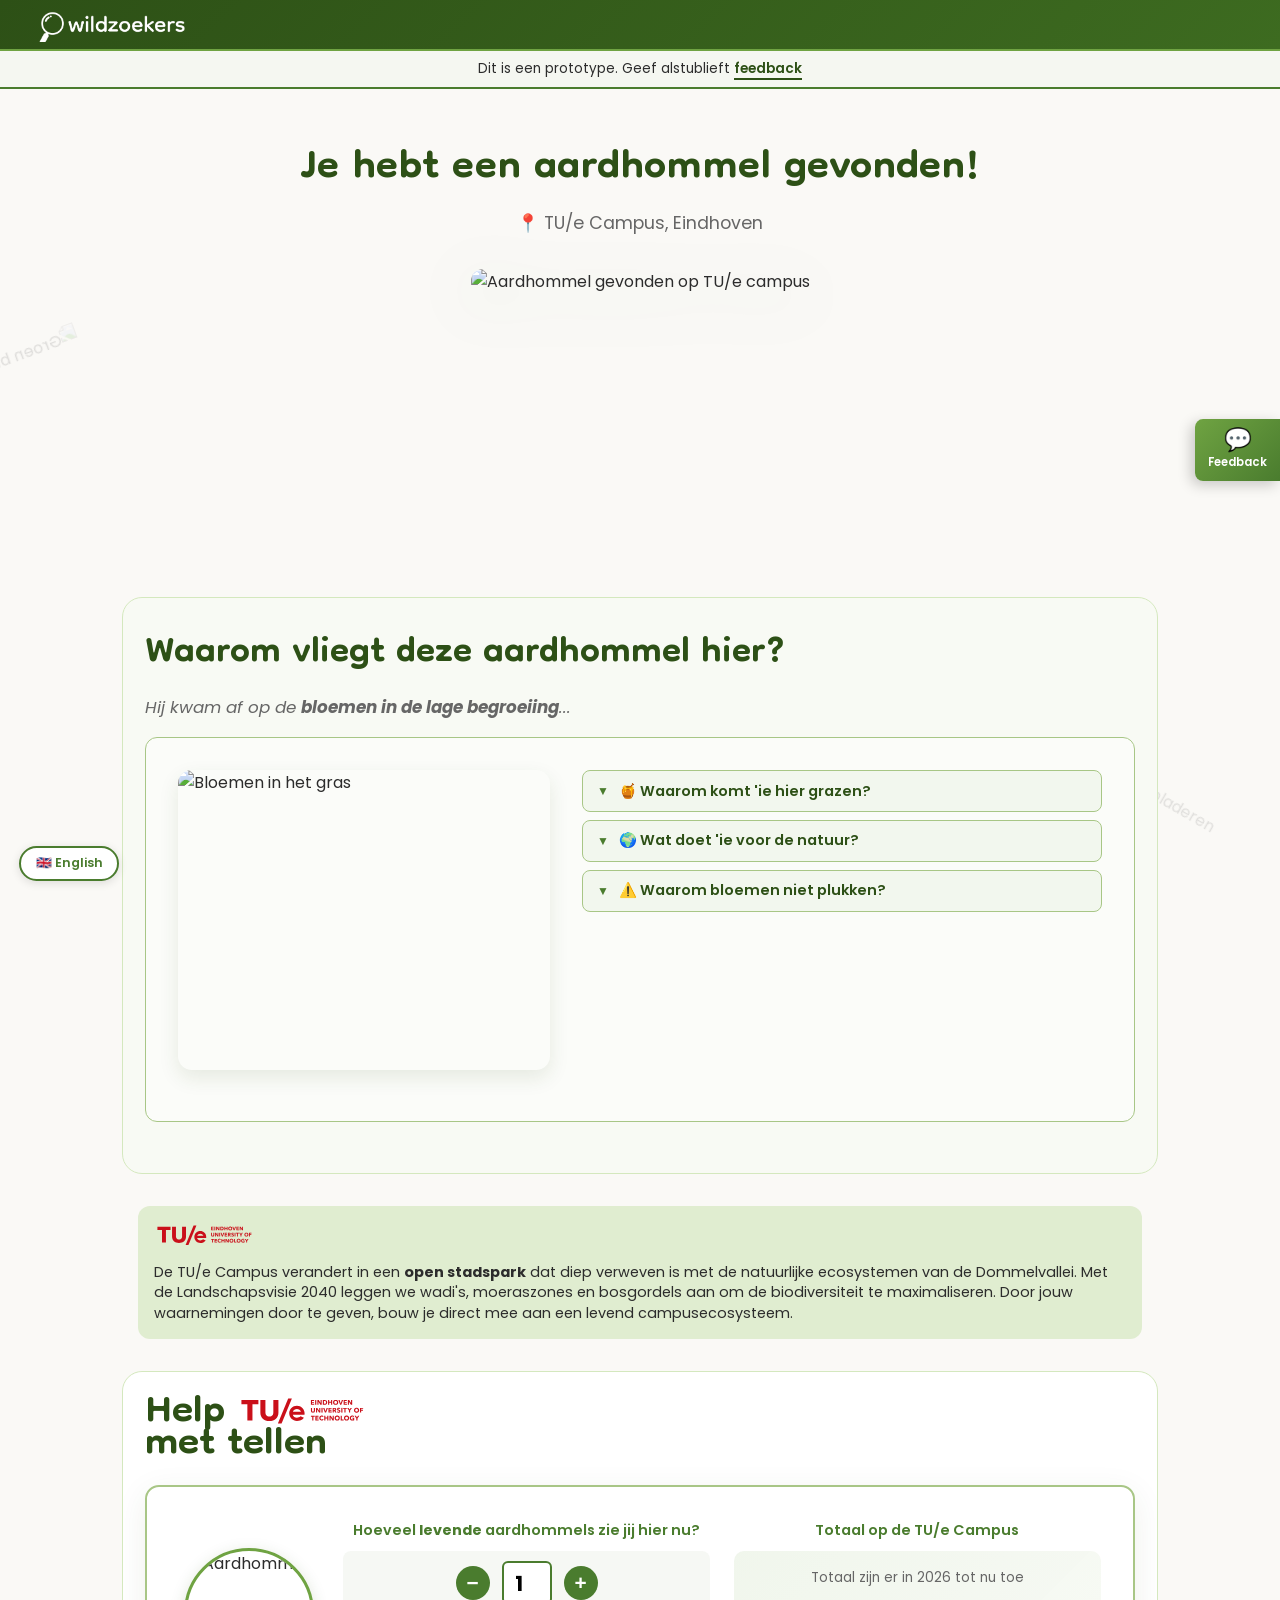
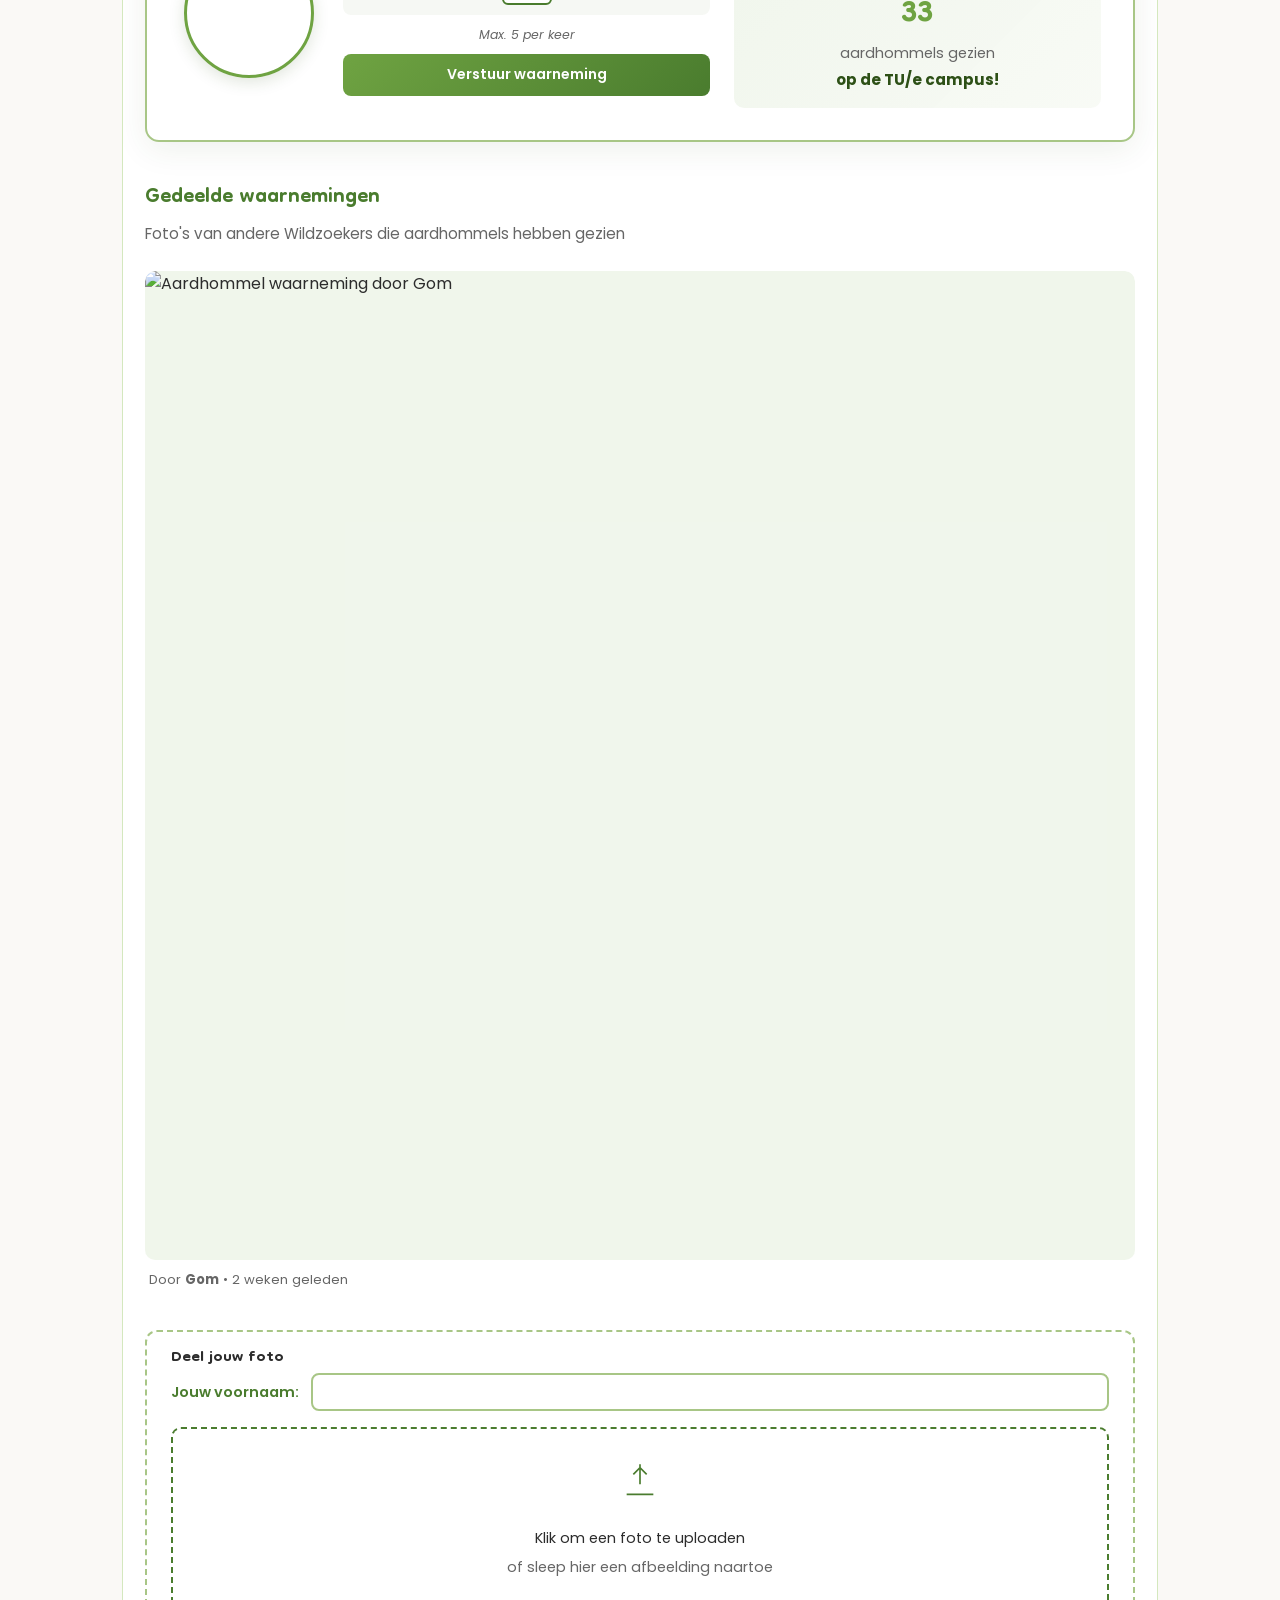
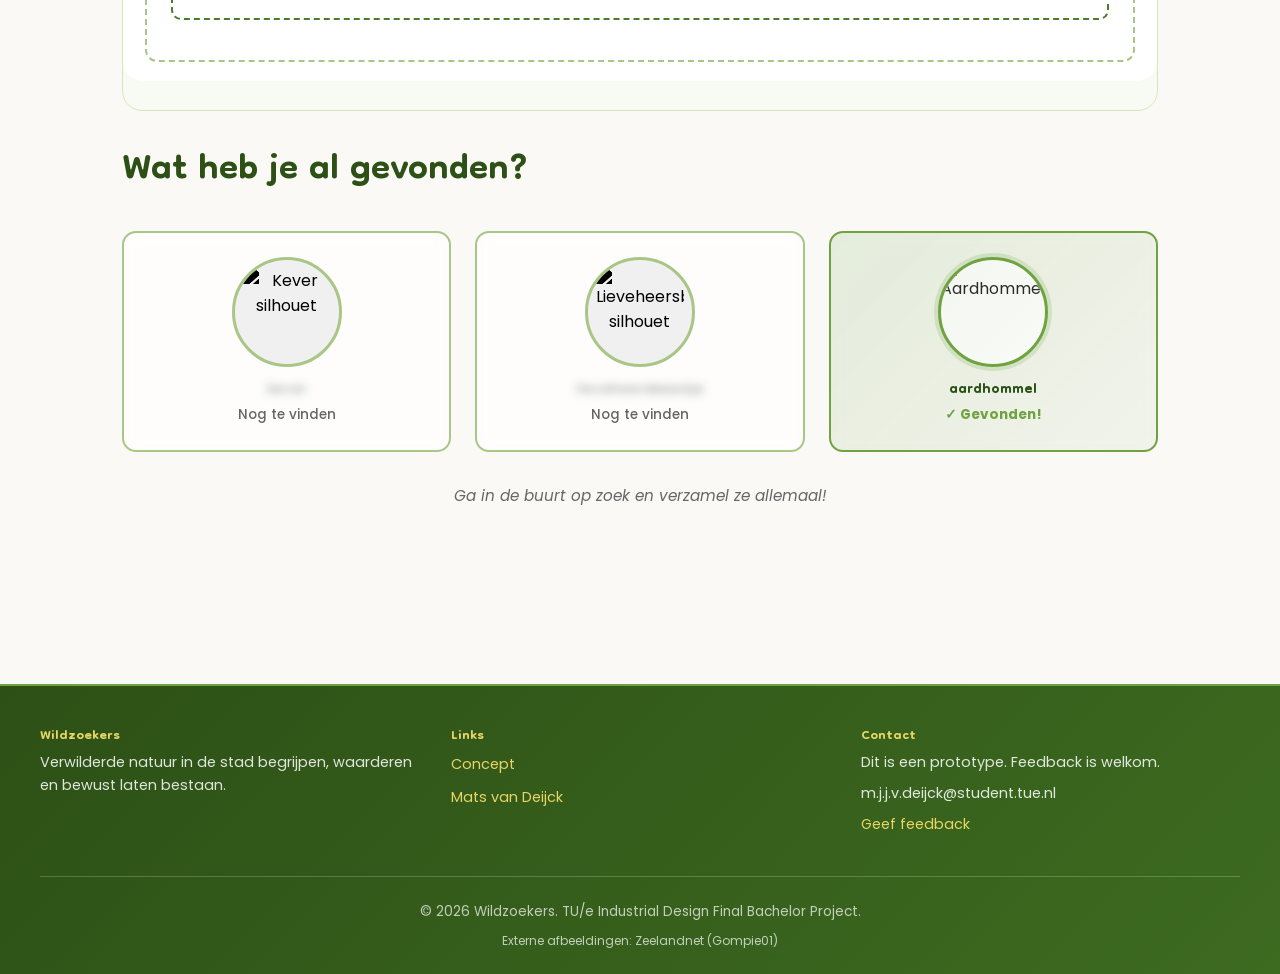
==== commit 01f5868c: "Update aardhommel.html" ====
--- a/aardhommel.html
+++ b/aardhommel.html
@@ -104,7 +104,7 @@
   <section id="tue-quote-section" style="padding: 0 1rem; margin-bottom: 2rem;">
     <div class="tue-quote" style="margin-bottom: 0;">
       <img src="media/eindhoven-university-of-technology-tue-vector-logo-cropped.svg" alt="TU/e Logo"> 
-      <span>"Wij willen duurzaamheid verweven in het dagelijks studentenleven om zo te bouwen aan een gezonde, groene campusgemeenschap. Ons doel is om tegen <strong>2030</strong> minstens <strong>100</strong> verschillende insectensoorten te beschermen; door jouw waarnemingen te delen help je onze community direct om deze cultuur van verandering te meten en te versnellen."</span>
+      <span>De TU/e Campus verandert in een <strong>open stadspark</strong> dat diep verweven is met de natuurlijke ecosystemen van de Dommelvallei. Met de Landschapsvisie 2040 leggen we wadi's, moeraszones en bosgordels aan om de biodiversiteit te maximaliseren. Door jouw waarnemingen door te geven, bouw je direct mee aan een levend campusecosysteem.</span>
     </div>
   </section>
 
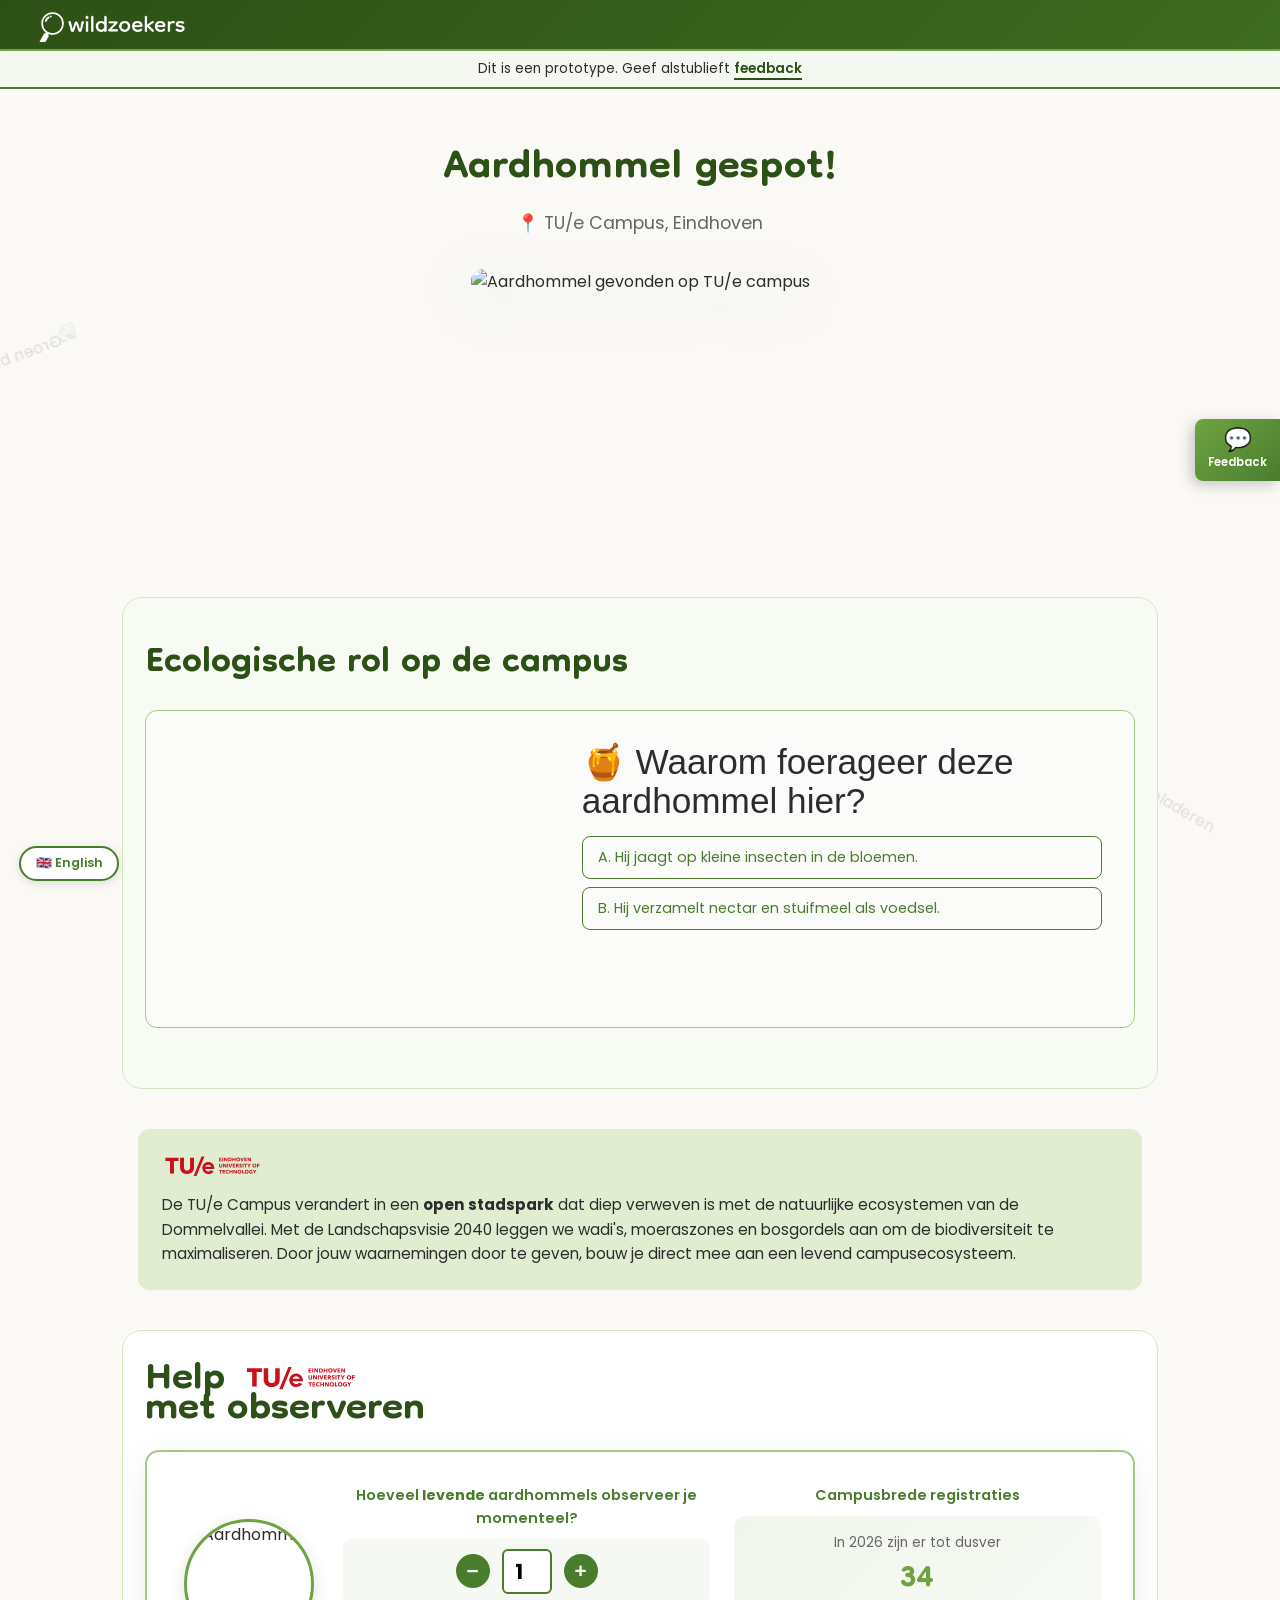
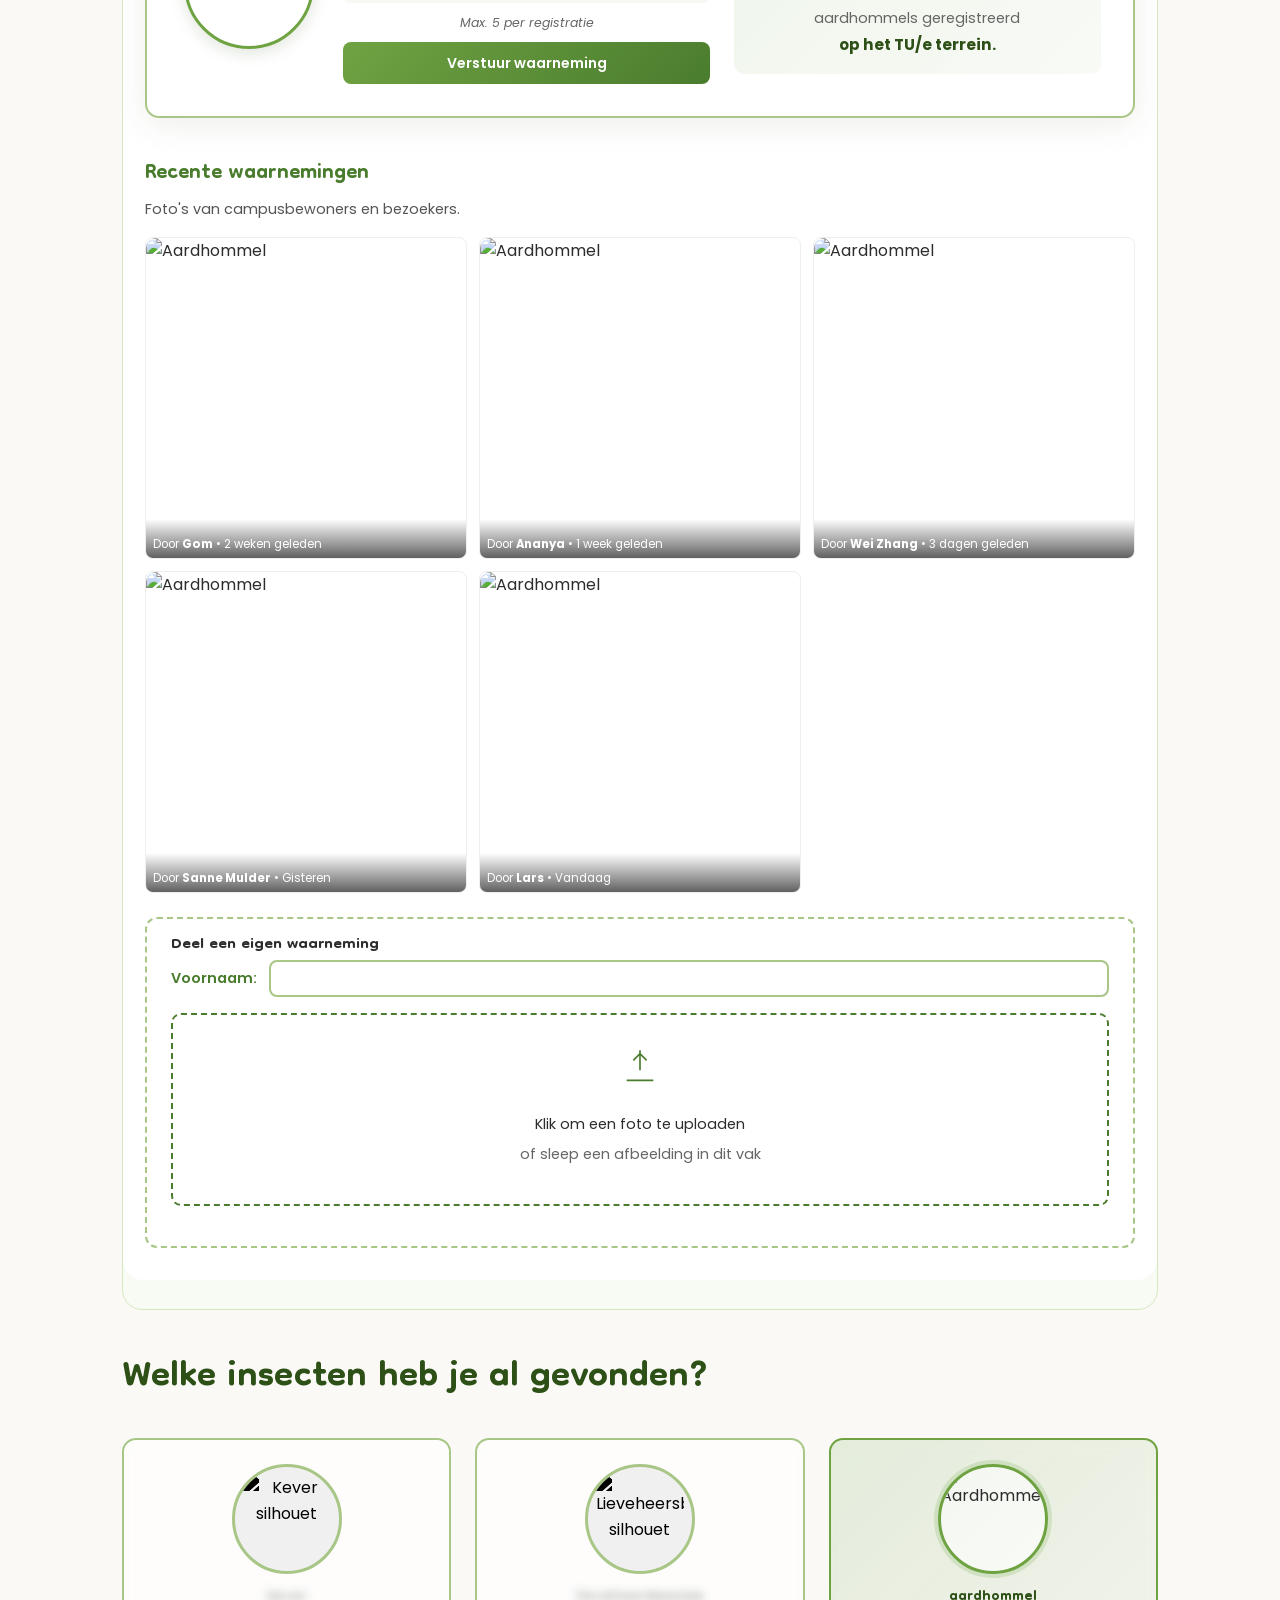
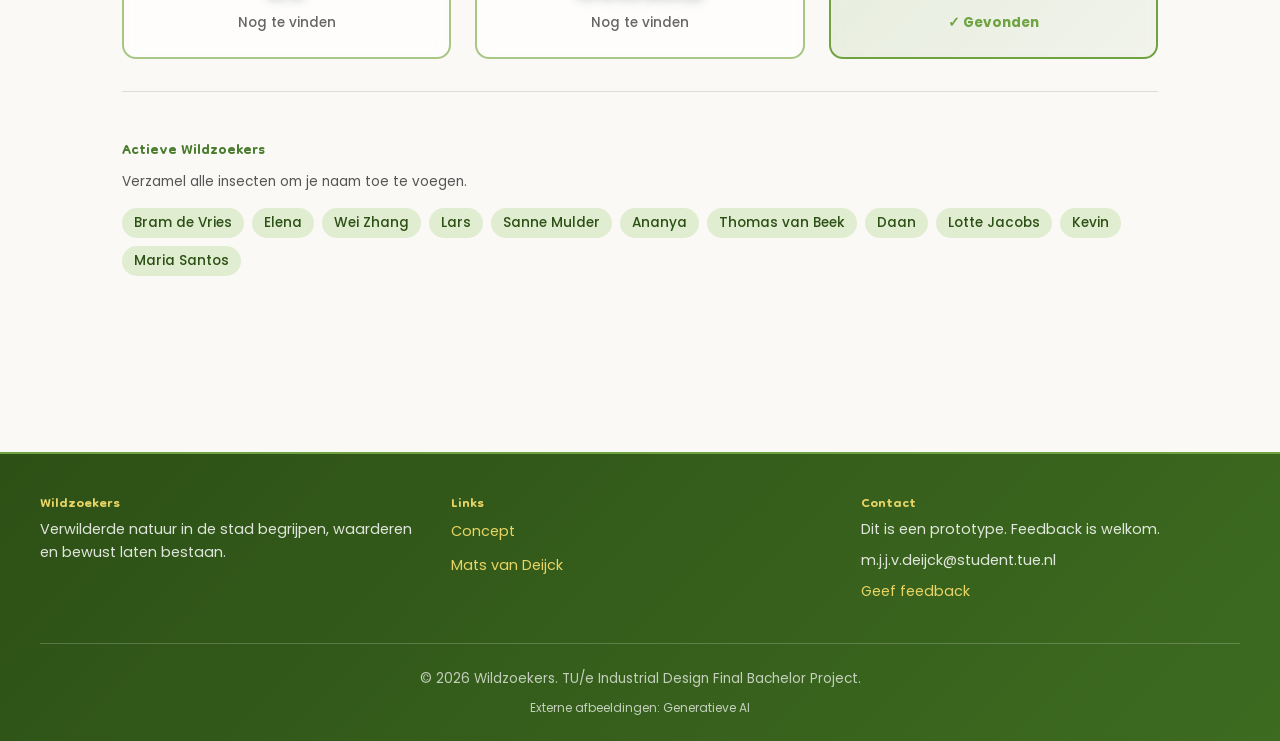
==== commit 0a89f316: "Update aardhommel.html" ====
--- a/aardhommel.html
+++ b/aardhommel.html
@@ -12,7 +12,6 @@
   .lang-toggle { position: fixed; bottom: 1.2rem; left: 1.2rem; z-index: 999; }
   .lang-toggle a { display: inline-block; background: #fff; border: 2px solid #4a7c2e; color: #4a7c2e; border-radius: 30px; padding: .35rem .9rem; font-size: .78rem; font-weight: 600; text-decoration: none; font-family: 'Poppins', sans-serif; box-shadow: 0 2px 10px rgba(0,0,0,.12); }
 
-  /* ── RETURNING subtitle tweak ── */
   .discovery-subtitle-return { display: none; }
 
   /* ── SEPARATED SECTIONS ── */
@@ -20,51 +19,90 @@
     background: #f8faf4;
     border-radius: 20px;
     padding: 0 0 1.8rem;
-    margin-bottom: 2rem;
+    margin-bottom: 2.5rem;
     overflow: hidden;
-    border: 1.5px solid #d4e8be;
-  }
-
-  .contribution-wrap {
-    background: #fff;
-    padding: 1.4rem 1.4rem 1.2rem;
-    border-radius: 20px;
-  }
-  .contribution-wrap h2 {
+    border: 1px solid #d4e8be;
+  }
+
+  .contribution-wrap { background: #fff; padding: 2rem 1.4rem; border-radius: 20px; }
+  .contribution-wrap h2 { margin: 0 0 1.5rem; display: flex; align-items: center; font-weight: 600; }
+
+  .nature-inner { padding: 2rem 1.4rem; }
+  .nature-inner h2 { margin: 0 0 .8rem; line-height: 1.2; font-weight: 600; }
+
+  .tue-quote {
+    display: flex; flex-direction: column; align-items: flex-start; gap: 12px;
+    background: #e0edd0; padding: 1.5rem; border-radius: 12px; margin-bottom: 2rem;
+    font-size: 0.95rem; line-height: 1.6;
+  }
+  .tue-quote img { height: 28px; flex-shrink: 0; }
+
+  /* ── TIMELINE GRID ── */
+  .timeline-grid {
+    display: grid;
+    grid-template-columns: repeat(2, 1fr);
+    gap: 12px;
+    margin-bottom: 1.5rem;
+  }
+  @media(min-width: 600px) { .timeline-grid { grid-template-columns: repeat(3, 1fr); } }
+  .timeline-item { background: #fff; border-radius: 8px; overflow: hidden; border: 1px solid #eee; position: relative; }
+  .timeline-photo { width: 100%; aspect-ratio: 1; object-fit: cover; display: block; }
+  .timeline-date {
+    position: absolute !important;
+    bottom: 0 !important;
+    left: 0 !important;
+    right: 0 !important;
+    display: block !important;
+    visibility: visible !important;
+    opacity: 1 !important;
+    font-size: 0.72rem !important;
+    padding: 18px 7px 6px !important;
+    margin: 0 !important;
+    color: #fff !important;
+    font-family: 'Poppins', sans-serif !important;
+    background: linear-gradient(to bottom, transparent, rgba(0,0,0,0.62)) !important;
+    height: auto !important;
+    overflow: visible !important;
+    z-index: 2 !important;
+    line-height: 1.3 !important;
+  }
+
+  /* ── QUIZ UI ── */
+  .quiz-block h4 {
     margin: 0 0 1rem;
-    display: flex;
-    align-items: center;
-  }
-
-  .nature-inner {
-    padding: 1.4rem;
-  }
-  .nature-inner h2 {
-    margin: 0 0 .4rem;
-    line-height: 1.2;
-  }
-  .nature-inner .section-intro {
-    margin-bottom: 1rem;
-  }
-
-  /* TU/e Quote styling */
-  .tue-quote { 
-    display: flex; 
-    flex-direction: column; 
-    align-items: flex-start; 
-    gap: 12px; 
-    background: #e0edd0; 
-    padding: 1rem; 
-    border-radius: 12px; 
-    margin-bottom: 1.5rem; 
-    font-size: 0.9rem;
-    line-height: 1.4;
-  }
-  .tue-quote img { height: 28px; flex-shrink: 0; }
-
-  /* Info toggles */
-  .info-content { display: none; overflow: hidden; padding-bottom: 1rem; }
-  .info-content.open { display: block; }
+    font-family: 'Dongle', sans-serif;
+    font-size: 2.2rem;
+    line-height: 1.1;
+    font-weight: 400;
+  }
+  .quiz-options { display: flex; flex-direction: column; gap: 8px; margin-bottom: 1rem; }
+  .quiz-btn {
+    background: transparent; border: 1px solid #4a7c2e; color: #4a7c2e;
+    padding: 10px 15px; border-radius: 8px; font-family: 'Poppins', sans-serif;
+    font-size: 0.9rem; cursor: pointer; text-align: left; transition: all 0.2s;
+  }
+  .quiz-btn:hover { background: #f0f7eb; }
+  .quiz-btn.selected-correct { background: #4a7c2e; color: #fff; border-color: #4a7c2e; }
+  .quiz-btn.selected-wrong { background: #e74c3c; color: #fff; border-color: #e74c3c; }
+  .quiz-btn:disabled { cursor: default; opacity: 0.8; }
+
+  /* ── POPUP INFO BLOCKS (POST-QUIZ) ── */
+  .role-list { list-style: none; padding: 0; margin: 0; }
+  .role-list li {
+    background: #fff; border-radius: 12px; padding: 1rem; margin-bottom: 0.8rem;
+    cursor: pointer; transition: all 0.2s; border: 1px solid #e0edd0;
+  }
+  .role-list li:hover { background: #f8faf4; }
+  .role-list strong { display: block; font-size: 1.05rem; margin-bottom: 0.3rem; }
+  .role-details { display: none; font-size: 0.9rem; color: #555; line-height: 1.5; margin-top: 0.5rem; }
+  .role-list li.active .role-details { display: block; }
+
+  /* ── WALL OF FAME ── */
+  .wall-of-fame { margin-top: 2rem; padding-top: 1.5rem; border-top: 1px solid #ddd; }
+  .name-cloud { display: flex; flex-wrap: wrap; gap: 8px; margin-top: 1rem; }
+  .name-pill { background: #e0edd0; color: #2d5016; padding: 4px 12px; border-radius: 20px; font-size: 0.85rem; font-weight: 500; }
+  .wof-cta { margin-top: 1.5rem; background: #fff; padding: 1.2rem; border-radius: 12px; box-shadow: 0 2px 8px rgba(0,0,0,0.05); }
+  .wof-cta input { padding: 8px 12px; border: 1px solid #ccc; border-radius: 6px; margin-right: 8px; font-family: 'Poppins', sans-serif; }
 </style>
 </head>
 <body class="insect-page">
@@ -92,7 +130,7 @@
   <section class="discovery-hero">
     <div class="discovery-content">
       <div class="confetti-container" id="confetti"></div>
-      <h2 class="discovery-title" id="discovery-title-new">Je hebt een aardhommel gevonden!</h2>
+      <h2 class="discovery-title" id="discovery-title-new">Aardhommel gespot!</h2>
       <h2 class="discovery-title discovery-subtitle-return" id="discovery-title-return">Welkom terug!</h2>
       <p class="location-inline">📍 TU/e Campus, Eindhoven</p>
       <div class="insect-showcase">
@@ -101,20 +139,17 @@
     </div>
   </section>
 
-  <section id="tue-quote-section" style="padding: 0 1rem; margin-bottom: 2rem;">
+  <section id="tue-quote-section" style="padding: 0 1rem; margin-bottom: 2.5rem;">
     <div class="tue-quote" style="margin-bottom: 0;">
-      <img src="media/eindhoven-university-of-technology-tue-vector-logo-cropped.svg" alt="TU/e Logo"> 
+      <img src="media/eindhoven-university-of-technology-tue-vector-logo-cropped.svg" alt="TU/e Logo">
       <span>De TU/e Campus verandert in een <strong>open stadspark</strong> dat diep verweven is met de natuurlijke ecosystemen van de Dommelvallei. Met de Landschapsvisie 2040 leggen we wadi's, moeraszones en bosgordels aan om de biodiversiteit te maximaliseren. Door jouw waarnemingen door te geven, bouw je direct mee aan een levend campusecosysteem.</span>
     </div>
   </section>
 
   <section class="nature-section" id="observation-anchor">
     <div class="contribution-wrap">
-      <h2 class="contribution-title" style="display: block; line-height: 1.4;">
-        Help 
-        <img src="media/eindhoven-university-of-technology-tue-vector-logo-cropped.svg" style="height: 36px; margin: 8px, 0; vertical-align: middle;" alt="TU/e logo">
-        <br>
-        met tellen
+      <h2 class="contribution-title" style="display: flex; align-items: center; line-height: 1.2;">
+        <span style="display: inline-block;">Help <img src="media/eindhoven-university-of-technology-tue-vector-logo-cropped.svg" style="height: 32px; margin: 0 6px; vertical-align: middle;" alt="TU/e logo"><br> met observeren</span>
       </h2>
       <div class="fauna-counter-card">
         <div class="counter-card-inner">
@@ -123,46 +158,47 @@
           </div>
           <div class="counter-grid">
             <div class="counter-box">
-              <p class="counter-label">Hoeveel <strong>levende</strong> aardhommels zie jij hier nu?</p>
+              <p class="counter-label">Hoeveel <strong>levende</strong> aardhommels observeer je momenteel?</p>
               <div class="counter">
                 <button onclick="decreaseCounter('aardhommel')">−</button>
                 <input type="number" id="aardhommel-counter" value="1" min="0" max="5" readonly>
                 <button onclick="increaseCounter('aardhommel')">+</button>
               </div>
-              <p class="counter-note">Max. 5 per keer</p>
+              <p class="counter-note">Max. 5 per registratie</p>
               <button class="submit-btn" onclick="submitPersonalCount('aardhommel')">Verstuur waarneming</button>
             </div>
             <div class="counter-box">
-              <p class="counter-label">Totaal op de TU/e Campus</p>
+              <p class="counter-label">Campusbrede registraties</p>
               <div class="community-display">
-                <p class="big-number-label">Totaal zijn er in 2026 tot nu toe</p>
+                <p class="big-number-label">In 2026 zijn er tot dusver</p>
                 <p class="big-number" id="community-total">47</p>
-                <p class="big-number-unit">aardhommels gezien</p>
-                <p class="spoorpark-label">op de TU/e campus!</p>
+                <p class="big-number-unit">aardhommels geregistreerd</p>
+                <p class="spoorpark-label">op het TU/e terrein.</p>
               </div>
             </div>
           </div>
         </div>
         <div id="submit-success" class="submit-success" style="display:none;">
-          <p>✅ Dank je wel! Je waarneming is opgeslagen en bijgedragen aan ons onderzoek.</p>
+          <p>✅ Bedankt. De waarneming is succesvol opgeslagen voor onderzoek.</p>
         </div>
       </div>
 
       <div class="photo-timeline-section">
-        <h3>Gedeelde waarnemingen</h3>
-        <p>Foto's van andere Wildzoekers die aardhommels hebben gezien</p>
-        <div class="timeline" id="photo-timeline">
-          <div class="timeline-item sample">
-            <div class="timeline-image">
-              <img src="https://www.zeelandnet.nl/foto/assets/foto/extra_large/32/332119.jpg" alt="Aardhommel waarneming door Gom" class="timeline-photo">
-            </div>
-            <p class="timeline-date">Door <strong>Gom</strong> • 2 weken geleden</p>
-          </div>
-        </div>
+        <h3>Recente waarnemingen</h3>
+        <p style="margin-bottom: 1rem; color: #555; font-size: 0.9rem;">Foto's van campusbewoners en bezoekers.</p>
+
+        <div class="timeline-grid" id="photo-timeline">
+          <div class="timeline-item sample"><img src="https://github.com/matsement/wildzoekers/blob/main/media/Hommel%201.jpg?raw=true" alt="Aardhommel" class="timeline-photo"><p class="timeline-date">Door <strong>Gom</strong> • 2 weken geleden</p></div>
+          <div class="timeline-item sample"><img src="https://github.com/matsement/wildzoekers/blob/main/media/Hommel%202.jpg?raw=true" alt="Aardhommel" class="timeline-photo"><p class="timeline-date">Door <strong>Ananya</strong> • 1 week geleden</p></div>
+          <div class="timeline-item sample"><img src="https://github.com/matsement/wildzoekers/blob/main/media/Hommel%203.jpg?raw=true" alt="Aardhommel" class="timeline-photo"><p class="timeline-date">Door <strong>Wei Zhang</strong> • 3 dagen geleden</p></div>
+          <div class="timeline-item sample"><img src="https://github.com/matsement/wildzoekers/blob/main/media/Hommel%204.jpg?raw=true" alt="Aardhommel" class="timeline-photo"><p class="timeline-date">Door <strong>Sanne Mulder</strong> • Gisteren</p></div>
+          <div class="timeline-item sample"><img src="https://github.com/matsement/wildzoekers/blob/main/media/Hommel%205.jpg?raw=true" alt="Aardhommel" class="timeline-photo"><p class="timeline-date">Door <strong>Lars</strong> • Vandaag</p></div>
+        </div>
+
         <div class="photo-upload-area">
-          <h4>Deel jouw foto</h4>
+          <h4>Deel een eigen waarneming</h4>
           <div class="name-input-row">
-            <label for="uploader-name">Jouw voornaam:</label>
+            <label for="uploader-name">Voornaam:</label>
             <input type="text" id="uploader-name" class="name-input">
           </div>
           <div class="upload-box" onclick="document.getElementById('photo-input').click()">
@@ -170,14 +206,14 @@
               <path d="M8 40h32M24 4v24M16 16l8-8 8 8"/>
             </svg>
             <p>Klik om een foto te uploaden</p>
-            <p class="upload-note">of sleep hier een afbeelding naartoe</p>
+            <p class="upload-note">of sleep een afbeelding in dit vak</p>
           </div>
           <input type="file" id="photo-input" accept="image/*" style="display:none;" onchange="handlePhotoUpload(this)">
           <div id="photo-preview" style="display:none;">
             <img id="preview-img" src="" alt="Preview">
             <div class="preview-actions">
               <button type="button" class="btn-secondary" onclick="removePhoto()">Verwijderen</button>
-              <button type="button" class="submit-btn" onclick="submitPhoto()">Foto versturen</button>
+              <button type="button" class="submit-btn" onclick="submitPhoto()">Versturen</button>
             </div>
           </div>
         </div>
@@ -187,75 +223,112 @@
 
   <section class="nature-section" id="education-section">
     <div class="nature-inner">
-      <h2>Waarom vliegt deze aardhommel hier?</h2>
-      <p class="section-intro">Hij kwam af op de <strong>bloemen in de lage begroeiing</strong>...</p>
+      <h2>Ecologische rol op de campus</h2>
 
       <div class="habitat-card">
-        <div class="habitat-image" style="margin-bottom: 1.2rem;">
-          <img src="https://github.com/matsement/wildzoekers/blob/main/media/IMG_1852.jpg?raw=true" alt="Bloemen in het gras" class="habitat-photo" style="width:100%; border-radius:14px; max-height:220px; object-fit:cover;">
+        <div class="habitat-video-wrap">
+          <iframe width="100%" height="220" src="https://www.youtube.com/embed/dQw4w9WgXcQ" style="border-radius: 14px; margin-bottom: 1.5rem;" frameborder="0" allow="accelerometer; autoplay; clipboard-write; encrypted-media; gyroscope; picture-in-picture" allowfullscreen></iframe>
         </div>
 
         <div class="habitat-content">
-          <div class="info-section">
-            <div class="info-toggle" onclick="toggleInfoSection(this)">
-              <span class="toggle-icon">▼</span>
-              <h4>🍯 Waarom komt 'ie hier grazen?</h4>
-            </div>
-            <div class="info-content">
-              <p>Aardhommels eten <strong>nectar en stuifmeel</strong> uit bloemen. Ze hebben veel energie nodig om hun lichaamstemperatuur warm te houden.</p>
-            </div>
-          </div>
-
-          <div class="info-section">
-            <div class="info-toggle" onclick="toggleInfoSection(this)">
-              <span class="toggle-icon">▼</span>
-              <h4>🌍 Wat doet 'ie voor de natuur?</h4>
-            </div>
-            <div class="info-content">
-              <p><strong>Aardhommels helpen planten groeien.</strong> Terwijl ze voedsel zoeken in bloemen, nemen ze stuifmeel mee naar andere bloemen. Zo kunnen planten en fruit beter groeien.</p>
-            </div>
-          </div>
-
-          <div class="info-section">
-            <div class="info-toggle" onclick="toggleInfoSection(this)">
-              <span class="toggle-icon">▼</span>
-              <h4>⚠️ Waarom bloemen niet plukken?</h4>
-            </div>
-            <div class="info-content">
-              <p><strong>Veel mensen plukken bloemen.</strong> Mooi voor thuis, maar zonder bloemen kunnen aardhommels zich niet voeden en kunnen ze geen nesten bouwen...</p>
-            </div>
-          </div>
-        </div>
+          <!-- QUIZ CONTAINER -->
+          <div id="quiz-container">
+            <!-- Vraag 1 -->
+            <div class="quiz-block" id="quiz-q1">
+              <h4>🍯 Waarom foerageer deze aardhommel hier?</h4>
+              <div class="quiz-options">
+                <button class="quiz-btn" onclick="answerQuiz(1, 'A', false)">A. Hij jaagt op kleine insecten in de bloemen.</button>
+                <button class="quiz-btn" onclick="answerQuiz(1, 'B', true)">B. Hij verzamelt nectar en stuifmeel als voedsel.</button>
+              </div>
+            </div>
+
+            <!-- Vraag 2 -->
+            <div class="quiz-block" id="quiz-q2" style="display: none;">
+              <h4>🌍 Wat is zijn voornaamste bijdrage aan het ecosysteem?</h4>
+              <div class="quiz-options">
+                <button class="quiz-btn" onclick="answerQuiz(2, 'A', true)">A. Hij bestuift planten door stuifmeel over te dragen.</button>
+                <button class="quiz-btn" onclick="answerQuiz(2, 'B', false)">B. Hij beschermt planten tegen schadelijke insecten.</button>
+              </div>
+            </div>
+
+            <!-- Vraag 3 -->
+            <div class="quiz-block" id="quiz-q3" style="display: none;">
+              <h4>⚠️ Waarom kiest de TU/e ervoor bloemen niet te maaien?</h4>
+              <div class="quiz-options">
+                <button class="quiz-btn" onclick="answerQuiz(3, 'A', false)">A. Het is te kostbaar om het hele terrein regelmatig te maaien.</button>
+                <button class="quiz-btn" onclick="answerQuiz(3, 'B', true)">B. De bloemen vormen een onmisbare voedselbron voor bestuivers zoals de aardhommel.</button>
+              </div>
+            </div>
+          </div>
+
+          <!-- INFO BLOCKS (POST-QUIZ OR ALREADY DONE) -->
+          <div id="info-blocks-container" style="display: none;">
+            <ul class="role-list">
+              <li onclick="toggleRole(this)">
+                <span class="role-icon">🍯</span>
+                <strong>Hij verzamelt nectar en stuifmeel</strong>
+                <p class="role-details">De aardhommel heeft veel energie nodig om zijn lichaamstemperatuur op peil te houden. Daarvoor bezoekt hij tientallen bloemen per dag om nectar en stuifmeel te verzamelen — energie voor zichzelf én voedsel voor de jongen in het nest.</p>
+              </li>
+              <li onclick="toggleRole(this)">
+                <span class="role-icon">🌸</span>
+                <strong>Hij bestuift de campusvegetatie</strong>
+                <p class="role-details">Terwijl de aardhommel van bloem naar bloem vliegt, draagt hij stuifmeel over. Dit is essentieel voor de voortplanting van planten op de campus. Zonder bestuivers als de aardhommel zouden veel planten- en diersoorten verdwijnen.</p>
+              </li>
+              <li onclick="toggleRole(this)">
+                <span class="role-icon">🌼</span>
+                <strong>Bloemen niet maaien is bewust beleid</strong>
+                <p class="role-details">De TU/e laat bepaalde grasvelden en bermen bewust onbeheerd als onderdeel van de Landschapsvisie 2040. De bloemen die daar groeien zijn een cruciale voedselbron voor de aardhommel en tientallen andere bestuivende insecten.</p>
+              </li>
+            </ul>
+          </div>
+        </div>
+
       </div>
     </div>
   </section>
 
   <section class="progress-tracker">
-    <h2>Wat heb je al gevonden?</h2>
+    <h2>Welke insecten heb je al gevonden?</h2>
     <div class="progress-grid">
       <div class="progress-item" id="beetle-progress">
         <div class="progress-photo-wrap not-found-wrap" id="beetle-photo-wrap">
           <img src="https://github.com/matsement/wildzoekers/blob/main/media/Kever%20transparant.png?raw=true" alt="Kever silhouet" class="progress-photo silhouette" id="beetle-img">
         </div>
-        <h3 class="progress-name blurred-name" id="beetle-name">kever</h3>
+        <h3 class="progress-name blurred-name" id="beetle-name">Kever</h3>
         <p class="progress-status" id="beetle-status">Nog te vinden</p>
       </div>
       <div class="progress-item" id="ladybug-progress">
         <div class="progress-photo-wrap not-found-wrap" id="ladybug-photo-wrap">
           <img src="https://github.com/matsement/wildzoekers/blob/main/media/Lieveheersbeestje%20transparant.png?raw=true" alt="Lieveheersbeestje silhouet" class="progress-photo silhouette" id="ladybug-img">
         </div>
-        <h3 class="progress-name blurred-name" id="ladybug-name">lieveheersbeestje</h3>
+        <h3 class="progress-name blurred-name" id="ladybug-name">Lieveheersbeestje</h3>
         <p class="progress-status" id="ladybug-status">Nog te vinden</p>
       </div>
       <div class="progress-item found" id="bumblebee-progress">
         <div class="progress-photo-wrap found-wrap">
           <img src="https://github.com/matsement/wildzoekers/blob/main/media/Hommel%20transparant.png?raw=true" alt="Aardhommel" class="progress-photo">
         </div>
-        <h3>aardhommel</h3>
-        <p class="progress-status">✓ Gevonden!</p>
-      </div>
-    </div>
-    <p class="progress-message">Ga in de buurt op zoek en verzamel ze allemaal!</p>
+        <h3>Aardhommel</h3>
+        <p class="progress-status">✓ Gevonden</p>
+      </div>
+    </div>
+
+    <!-- Wall of fame -->
+    <div class="wall-of-fame">
+      <h3 style="font-size: 1.4rem; margin-bottom: 0.5rem;">Actieve Wildzoekers</h3>
+      <p id="wof-subtitle" style="font-size: 0.85rem; color: #555;">Verzamel alle insecten om je naam toe te voegen.</p>
+      <div class="name-cloud" id="name-cloud">
+        <!-- Dynamically populated via JS -->
+      </div>
+      <div id="wof-form-container" class="wof-cta" style="display: none;">
+        <h4 style="margin: 0 0 10px; font-family: 'Dongle', sans-serif; font-size: 2rem; font-weight: 700; line-height: 1.1;">Gefeliciteerd, je hoort nu bij de andere actieve wildzoekers!</h4>
+        <p style="font-size: 0.85rem; margin-bottom: 18px;">Voeg je naam toe aan de lijst hieronder.</p>
+        <div style="margin-bottom: 14px;">
+          <input type="text" id="wof-name-input" placeholder="Jouw voornaam" maxlength="15">
+        </div>
+        <button class="submit-btn" style="padding: 8px 16px; font-size: 0.85rem;" onclick="submitToWallOfFame()">Toevoegen</button>
+      </div>
+    </div>
   </section>
 
 </main>
@@ -293,7 +366,7 @@
   </div>
   <div class="footer-bottom">
     <p>&copy; 2026 Wildzoekers. TU/e Industrial Design Final Bachelor Project.</p>
-    <p class="footer-credits">Externe afbeeldingen: Zeelandnet (Gompie01)</p>
+    <p class="footer-credits">Externe afbeeldingen: Generatieve AI</p>
   </div>
 </footer>
 
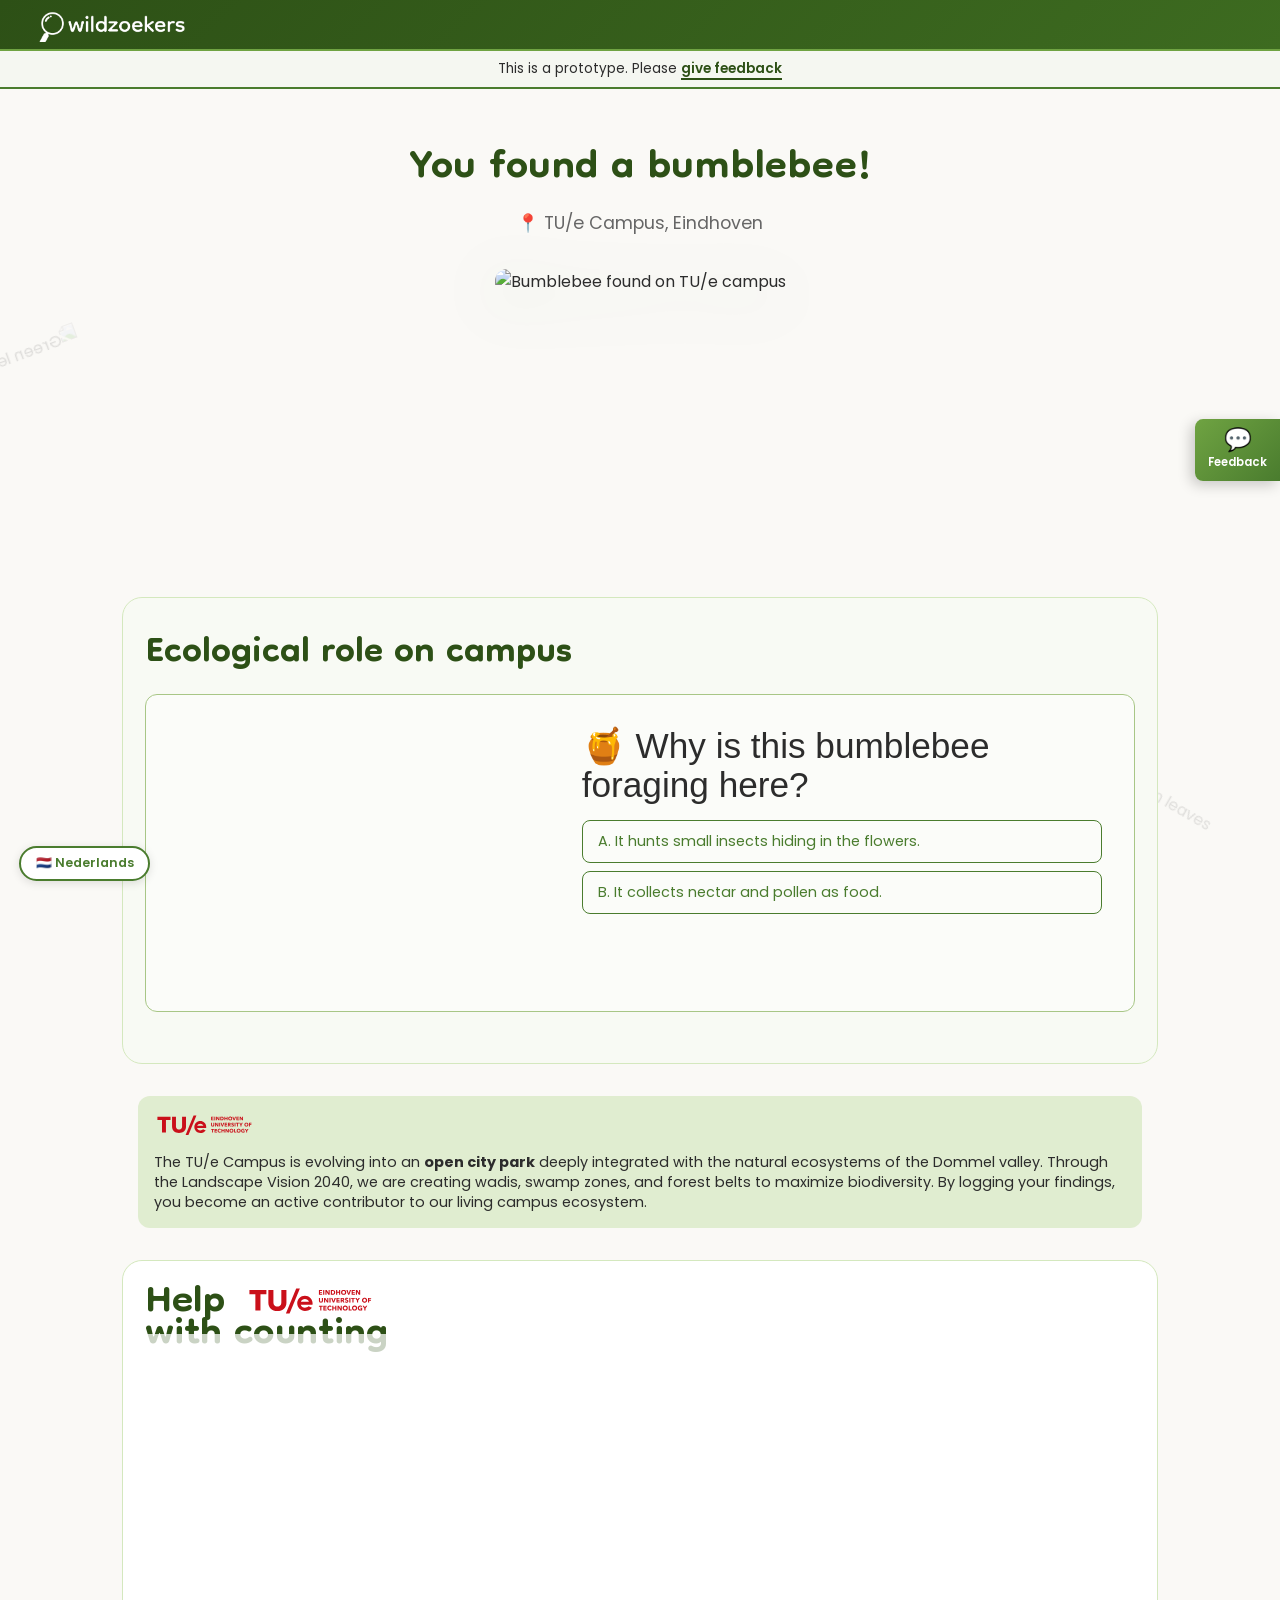
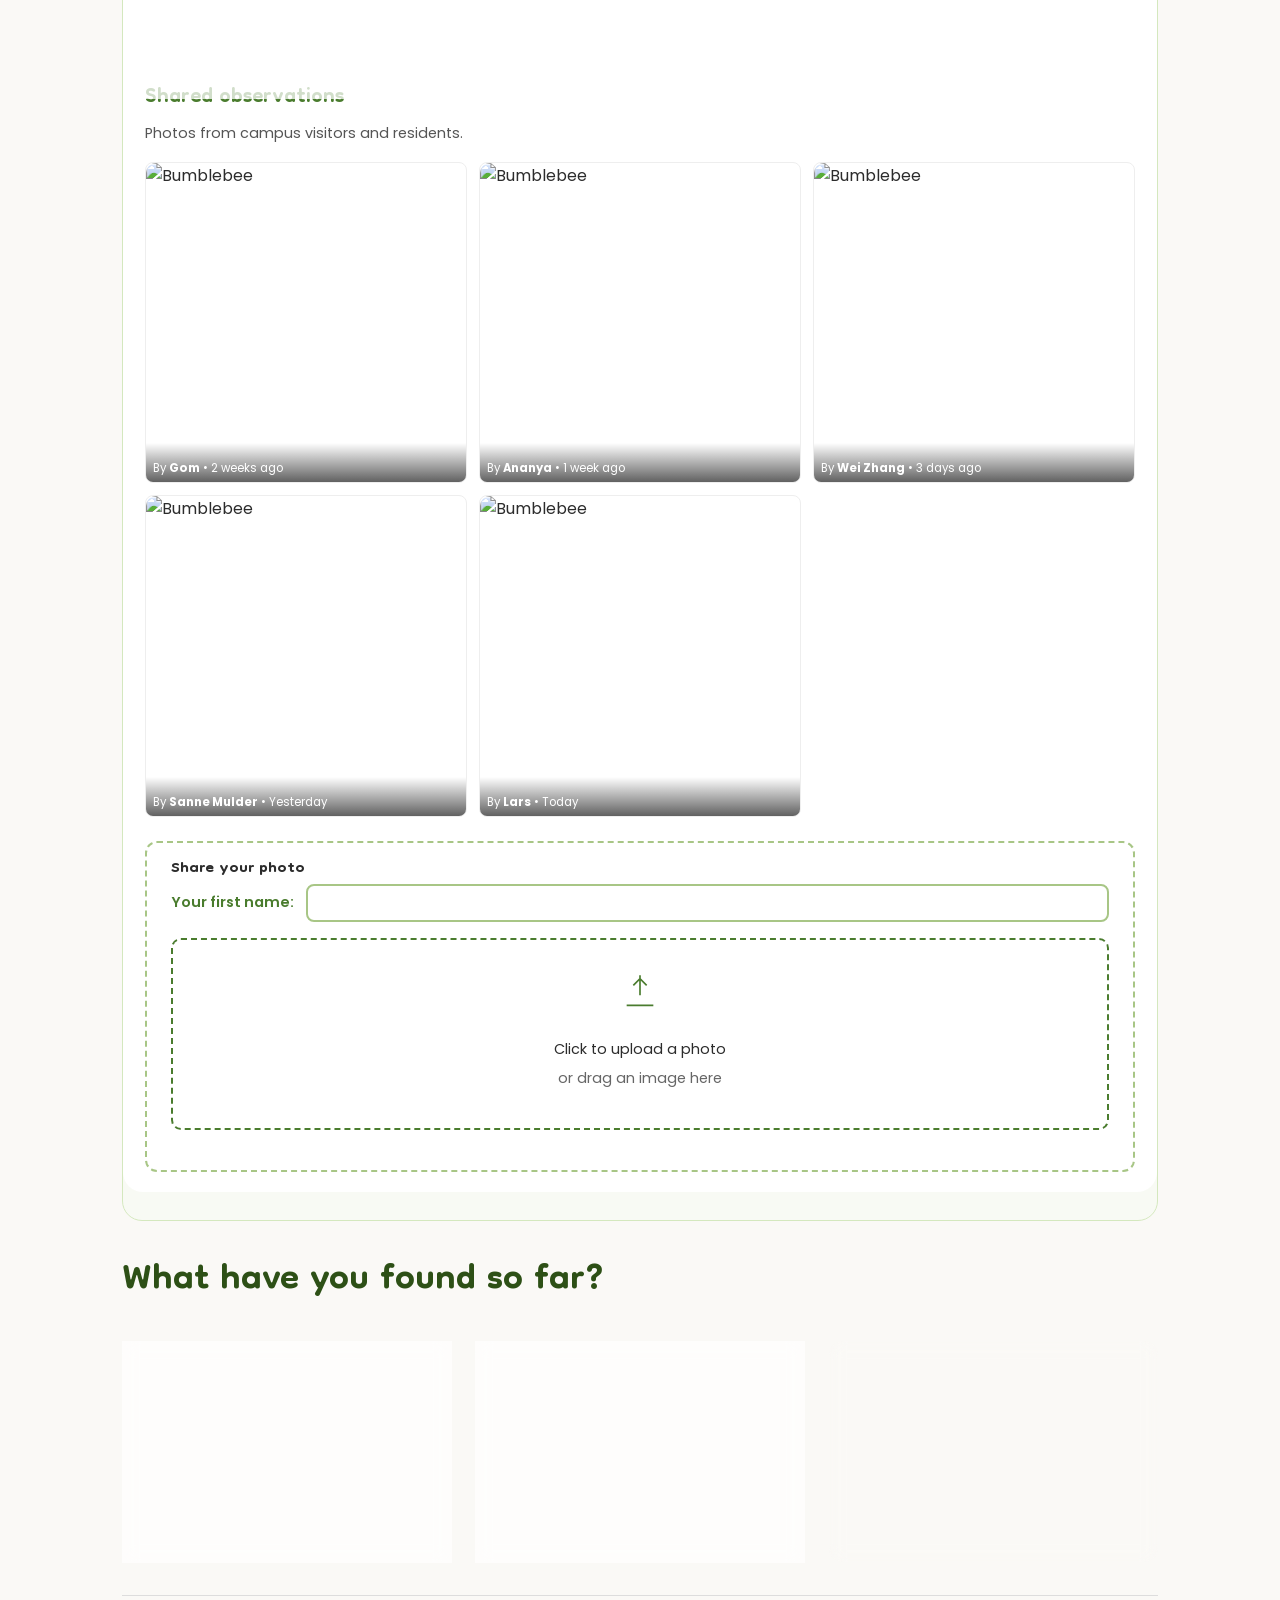
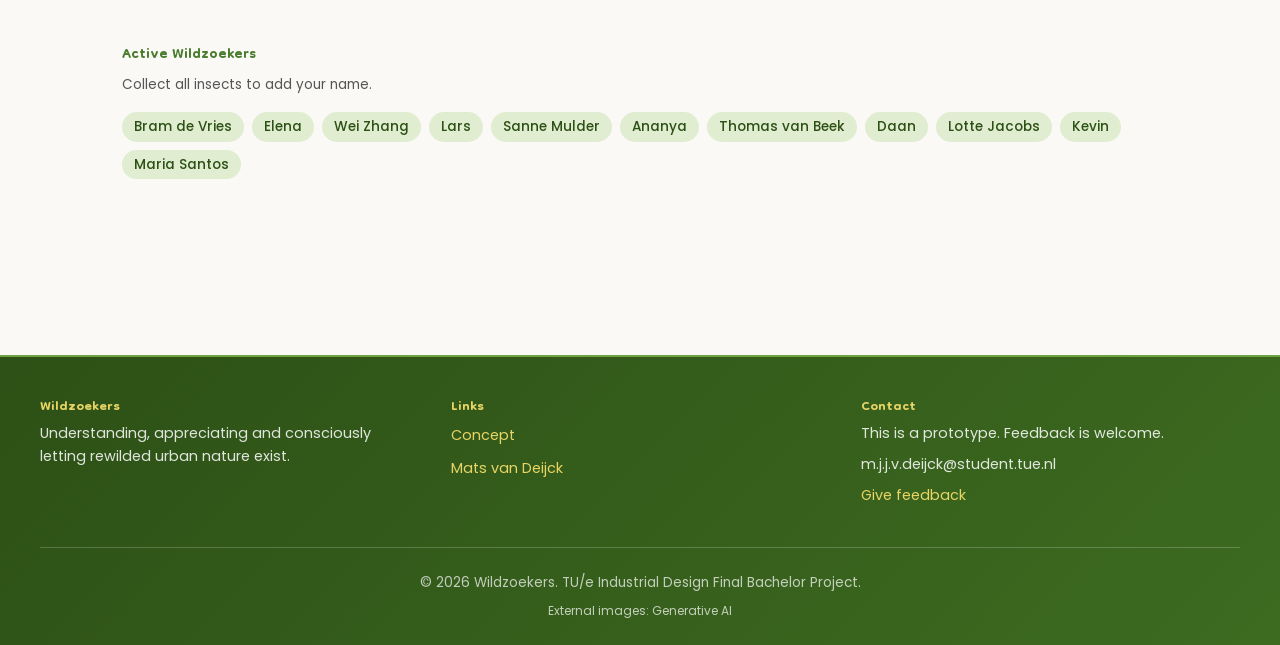
==== commit 8520d7ef: "Translate aardhommel.html content to English" ====
--- a/aardhommel.html
+++ b/aardhommel.html
@@ -1,14 +1,13 @@
 <!DOCTYPE html>
-<html lang="nl">
+<html lang="en">
 <head>
 <meta charset="UTF-8">
 <meta name="viewport" content="width=device-width, initial-scale=1.0">
-<title>Aardhommel gevonden! - Wildzoekers</title>
+<title>Bumblebee found! - Wildzoekers</title>
 <link href="https://fonts.googleapis.com/css2?family=Poppins:wght@400;500;600;700&family=Dongle:wght@300;400;700&display=swap" rel="stylesheet">
 <link rel="stylesheet" href="style.css">
 <script> const PAGE_ANIMAL = 'aardhommel'; </script>
 <style>
-  /* ── LANG TOGGLE ── */
   .lang-toggle { position: fixed; bottom: 1.2rem; left: 1.2rem; z-index: 999; }
   .lang-toggle a { display: inline-block; background: #fff; border: 2px solid #4a7c2e; color: #4a7c2e; border-radius: 30px; padding: .35rem .9rem; font-size: .78rem; font-weight: 600; text-decoration: none; font-family: 'Poppins', sans-serif; box-shadow: 0 2px 10px rgba(0,0,0,.12); }
 
@@ -19,21 +18,35 @@
     background: #f8faf4;
     border-radius: 20px;
     padding: 0 0 1.8rem;
-    margin-bottom: 2.5rem;
+    margin-bottom: 2rem;
     overflow: hidden;
-    border: 1px solid #d4e8be;
-  }
-
-  .contribution-wrap { background: #fff; padding: 2rem 1.4rem; border-radius: 20px; }
-  .contribution-wrap h2 { margin: 0 0 1.5rem; display: flex; align-items: center; font-weight: 600; }
-
-  .nature-inner { padding: 2rem 1.4rem; }
-  .nature-inner h2 { margin: 0 0 .8rem; line-height: 1.2; font-weight: 600; }
+    border: 1.5px solid #d4e8be;
+  }
+  .contribution-wrap {
+    background: #fff;
+    padding: 1.4rem 1.4rem 1.2rem;
+    border-radius: 20px;
+  }
+  .contribution-wrap h2 {
+    margin: 0 0 1rem;
+    display: flex;
+    align-items: center;
+  }
+  .nature-inner { padding: 1.4rem; }
+  .nature-inner h2 { margin: 0 0 .4rem; line-height: 1.2; }
+  .nature-inner .section-intro { margin-bottom: 1rem; }
 
   .tue-quote {
-    display: flex; flex-direction: column; align-items: flex-start; gap: 12px;
-    background: #e0edd0; padding: 1.5rem; border-radius: 12px; margin-bottom: 2rem;
-    font-size: 0.95rem; line-height: 1.6;
+    display: flex;
+    flex-direction: column;
+    align-items: flex-start;
+    gap: 12px;
+    background: #e0edd0;
+    padding: 1rem;
+    border-radius: 12px;
+    margin-bottom: 1.5rem;
+    font-size: 0.9rem;
+    line-height: 1.4;
   }
   .tue-quote img { height: 28px; flex-shrink: 0; }
 
@@ -108,20 +121,20 @@
 <body class="insect-page">
 <div class="forest-background"></div>
 
-<img src="https://www.pngall.com/wp-content/uploads/2016/03/Leaves-PNG-File.png" alt="Decoratieve bladeren" class="deco-leaf deco-leaf-topright" aria-hidden="true">
-<img src="https://static.vecteezy.com/system/resources/previews/053/177/605/non_2x/detailed-and-vibrant-leaf-with-intricate-texture-and-green-color-free-png.png" alt="Groen blad" class="deco-leaf deco-leaf-mid" aria-hidden="true">
-<img src="https://www.pngall.com/wp-content/uploads/13/Fall-Leaves-PNG-Image-HD.png" alt="Herfstbladeren" class="deco-leaf deco-leaf-bottom" aria-hidden="true">
+<img src="https://www.pngall.com/wp-content/uploads/2016/03/Leaves-PNG-File.png" alt="Decorative leaves" class="deco-leaf deco-leaf-topright" aria-hidden="true">
+<img src="https://static.vecteezy.com/system/resources/previews/053/177/605/non_2x/detailed-and-vibrant-leaf-with-intricate-texture-and-green-color-free-png.png" alt="Green leaf" class="deco-leaf deco-leaf-mid" aria-hidden="true">
+<img src="https://www.pngall.com/wp-content/uploads/13/Fall-Leaves-PNG-Image-HD.png" alt="Autumn leaves" class="deco-leaf deco-leaf-bottom" aria-hidden="true">
 
 <div class="sticky-top">
   <header>
     <a href="index.html" class="header-logo">
       <div class="logo">
-        <img src="media/Logo%20groen.png?raw=true" alt="Logo wildzoekers">
+        <img src="media/Logo%20groen.png?raw=true" alt="Wildzoekers logo">
       </div>
     </a>
   </header>
   <div class="feedback-banner">
-    <p>Dit is een prototype. Geef alstublieft <a href="#" onclick="openFeedbackForm(); return false;">feedback</a></p>
+    <p>This is a prototype. Please <a href="#" onclick="openFeedbackForm(); return false;">give feedback</a></p>
   </div>
 </div>
 
@@ -130,90 +143,91 @@
   <section class="discovery-hero">
     <div class="discovery-content">
       <div class="confetti-container" id="confetti"></div>
-      <h2 class="discovery-title" id="discovery-title-new">Aardhommel gespot!</h2>
-      <h2 class="discovery-title discovery-subtitle-return" id="discovery-title-return">Welkom terug!</h2>
+      <h2 class="discovery-title" id="discovery-title-new">You found a bumblebee!</h2>
+      <h2 class="discovery-title discovery-subtitle-return" id="discovery-title-return">Welcome back!</h2>
       <p class="location-inline">📍 TU/e Campus, Eindhoven</p>
       <div class="insect-showcase">
-        <img src="https://github.com/matsement/wildzoekers/blob/main/media/Hommel%20transparant.png?raw=true" alt="Aardhommel gevonden op TU/e campus" class="insect-image">
+        <img src="https://github.com/matsement/wildzoekers/blob/main/media/Hommel%20transparant.png?raw=true" alt="Bumblebee found on TU/e campus" class="insect-image">
       </div>
     </div>
   </section>
 
-  <section id="tue-quote-section" style="padding: 0 1rem; margin-bottom: 2.5rem;">
+  <section id="tue-quote-section" style="padding: 0 1rem; margin-bottom: 2rem;">
     <div class="tue-quote" style="margin-bottom: 0;">
       <img src="media/eindhoven-university-of-technology-tue-vector-logo-cropped.svg" alt="TU/e Logo">
-      <span>De TU/e Campus verandert in een <strong>open stadspark</strong> dat diep verweven is met de natuurlijke ecosystemen van de Dommelvallei. Met de Landschapsvisie 2040 leggen we wadi's, moeraszones en bosgordels aan om de biodiversiteit te maximaliseren. Door jouw waarnemingen door te geven, bouw je direct mee aan een levend campusecosysteem.</span>
+      <span>The TU/e Campus is evolving into an <strong>open city park</strong> deeply integrated with the natural ecosystems of the Dommel valley. Through the Landscape Vision 2040, we are creating wadis, swamp zones, and forest belts to maximize biodiversity. By logging your findings, you become an active contributor to our living campus ecosystem.</span>
     </div>
   </section>
 
   <section class="nature-section" id="observation-anchor">
     <div class="contribution-wrap">
-      <h2 class="contribution-title" style="display: flex; align-items: center; line-height: 1.2;">
-        <span style="display: inline-block;">Help <img src="media/eindhoven-university-of-technology-tue-vector-logo-cropped.svg" style="height: 32px; margin: 0 6px; vertical-align: middle;" alt="TU/e logo"><br> met observeren</span>
+      <h2 class="contribution-title" style="display: block; line-height: 1.4;">
+        Help
+        <img src="media/eindhoven-university-of-technology-tue-vector-logo-cropped.svg" style="height: 36px; margin: 0 8px; vertical-align: middle;" alt="TU/e logo">
+        <br>
+        with counting
       </h2>
       <div class="fauna-counter-card">
         <div class="counter-card-inner">
           <div class="counter-beetle-photo">
-            <img src="https://github.com/matsement/wildzoekers/blob/main/media/Hommel%20transparant.png?raw=true" alt="Aardhommel" class="counter-beetle-img">
+            <img src="https://github.com/matsement/wildzoekers/blob/main/media/Hommel%20transparant.png?raw=true" alt="Bumblebee" class="counter-beetle-img">
           </div>
           <div class="counter-grid">
             <div class="counter-box">
-              <p class="counter-label">Hoeveel <strong>levende</strong> aardhommels observeer je momenteel?</p>
+              <p class="counter-label">How many <strong>living</strong> bumblebees do you see right now?</p>
               <div class="counter">
                 <button onclick="decreaseCounter('aardhommel')">−</button>
                 <input type="number" id="aardhommel-counter" value="1" min="0" max="5" readonly>
                 <button onclick="increaseCounter('aardhommel')">+</button>
               </div>
-              <p class="counter-note">Max. 5 per registratie</p>
-              <button class="submit-btn" onclick="submitPersonalCount('aardhommel')">Verstuur waarneming</button>
+              <p class="counter-note">Max. 5 at a time</p>
+              <button class="submit-btn" onclick="submitPersonalCount('aardhommel')">Submit observation</button>
             </div>
             <div class="counter-box">
-              <p class="counter-label">Campusbrede registraties</p>
+              <p class="counter-label">Total on TU/e Campus</p>
               <div class="community-display">
-                <p class="big-number-label">In 2026 zijn er tot dusver</p>
+                <p class="big-number-label">In total, so far in 2026</p>
                 <p class="big-number" id="community-total">47</p>
-                <p class="big-number-unit">aardhommels geregistreerd</p>
-                <p class="spoorpark-label">op het TU/e terrein.</p>
+                <p class="big-number-unit">bumblebees spotted</p>
+                <p class="spoorpark-label">on TU/e campus!</p>
               </div>
             </div>
           </div>
         </div>
         <div id="submit-success" class="submit-success" style="display:none;">
-          <p>✅ Bedankt. De waarneming is succesvol opgeslagen voor onderzoek.</p>
+          <p>✅ Thank you! Your observation has been saved and contributed to our research.</p>
         </div>
       </div>
 
       <div class="photo-timeline-section">
-        <h3>Recente waarnemingen</h3>
-        <p style="margin-bottom: 1rem; color: #555; font-size: 0.9rem;">Foto's van campusbewoners en bezoekers.</p>
-
+        <h3>Shared observations</h3>
+        <p style="margin-bottom: 1rem; color: #555; font-size: 0.9rem;">Photos from campus visitors and residents.</p>
         <div class="timeline-grid" id="photo-timeline">
-          <div class="timeline-item sample"><img src="https://github.com/matsement/wildzoekers/blob/main/media/Hommel%201.jpg?raw=true" alt="Aardhommel" class="timeline-photo"><p class="timeline-date">Door <strong>Gom</strong> • 2 weken geleden</p></div>
-          <div class="timeline-item sample"><img src="https://github.com/matsement/wildzoekers/blob/main/media/Hommel%202.jpg?raw=true" alt="Aardhommel" class="timeline-photo"><p class="timeline-date">Door <strong>Ananya</strong> • 1 week geleden</p></div>
-          <div class="timeline-item sample"><img src="https://github.com/matsement/wildzoekers/blob/main/media/Hommel%203.jpg?raw=true" alt="Aardhommel" class="timeline-photo"><p class="timeline-date">Door <strong>Wei Zhang</strong> • 3 dagen geleden</p></div>
-          <div class="timeline-item sample"><img src="https://github.com/matsement/wildzoekers/blob/main/media/Hommel%204.jpg?raw=true" alt="Aardhommel" class="timeline-photo"><p class="timeline-date">Door <strong>Sanne Mulder</strong> • Gisteren</p></div>
-          <div class="timeline-item sample"><img src="https://github.com/matsement/wildzoekers/blob/main/media/Hommel%205.jpg?raw=true" alt="Aardhommel" class="timeline-photo"><p class="timeline-date">Door <strong>Lars</strong> • Vandaag</p></div>
-        </div>
-
+          <div class="timeline-item sample"><img src="https://github.com/matsement/wildzoekers/blob/main/media/Hommel%201.jpg?raw=true" alt="Bumblebee" class="timeline-photo"><p class="timeline-date">By <strong>Gom</strong> • 2 weeks ago</p></div>
+          <div class="timeline-item sample"><img src="https://github.com/matsement/wildzoekers/blob/main/media/Hommel%202.jpg?raw=true" alt="Bumblebee" class="timeline-photo"><p class="timeline-date">By <strong>Ananya</strong> • 1 week ago</p></div>
+          <div class="timeline-item sample"><img src="https://github.com/matsement/wildzoekers/blob/main/media/Hommel%203.jpg?raw=true" alt="Bumblebee" class="timeline-photo"><p class="timeline-date">By <strong>Wei Zhang</strong> • 3 days ago</p></div>
+          <div class="timeline-item sample"><img src="https://github.com/matsement/wildzoekers/blob/main/media/Hommel%204.jpg?raw=true" alt="Bumblebee" class="timeline-photo"><p class="timeline-date">By <strong>Sanne Mulder</strong> • Yesterday</p></div>
+          <div class="timeline-item sample"><img src="https://github.com/matsement/wildzoekers/blob/main/media/Hommel%205.jpg?raw=true" alt="Bumblebee" class="timeline-photo"><p class="timeline-date">By <strong>Lars</strong> • Today</p></div>
+        </div>
         <div class="photo-upload-area">
-          <h4>Deel een eigen waarneming</h4>
+          <h4>Share your photo</h4>
           <div class="name-input-row">
-            <label for="uploader-name">Voornaam:</label>
+            <label for="uploader-name">Your first name:</label>
             <input type="text" id="uploader-name" class="name-input">
           </div>
           <div class="upload-box" onclick="document.getElementById('photo-input').click()">
             <svg width="40" height="40" viewBox="0 0 48 48" fill="none" stroke="#4a7c2e" stroke-width="2">
               <path d="M8 40h32M24 4v24M16 16l8-8 8 8"/>
             </svg>
-            <p>Klik om een foto te uploaden</p>
-            <p class="upload-note">of sleep een afbeelding in dit vak</p>
+            <p>Click to upload a photo</p>
+            <p class="upload-note">or drag an image here</p>
           </div>
           <input type="file" id="photo-input" accept="image/*" style="display:none;" onchange="handlePhotoUpload(this)">
           <div id="photo-preview" style="display:none;">
             <img id="preview-img" src="" alt="Preview">
             <div class="preview-actions">
-              <button type="button" class="btn-secondary" onclick="removePhoto()">Verwijderen</button>
-              <button type="button" class="submit-btn" onclick="submitPhoto()">Versturen</button>
+              <button type="button" class="btn-secondary" onclick="removePhoto()">Remove</button>
+              <button type="button" class="submit-btn" onclick="submitPhoto()">Send photo</button>
             </div>
           </div>
         </div>
@@ -223,7 +237,7 @@
 
   <section class="nature-section" id="education-section">
     <div class="nature-inner">
-      <h2>Ecologische rol op de campus</h2>
+      <h2>Ecological role on campus</h2>
 
       <div class="habitat-card">
         <div class="habitat-video-wrap">
@@ -231,32 +245,33 @@
         </div>
 
         <div class="habitat-content">
+
           <!-- QUIZ CONTAINER -->
           <div id="quiz-container">
-            <!-- Vraag 1 -->
+            <!-- Question 1 -->
             <div class="quiz-block" id="quiz-q1">
-              <h4>🍯 Waarom foerageer deze aardhommel hier?</h4>
+              <h4>🍯 Why is this bumblebee foraging here?</h4>
               <div class="quiz-options">
-                <button class="quiz-btn" onclick="answerQuiz(1, 'A', false)">A. Hij jaagt op kleine insecten in de bloemen.</button>
-                <button class="quiz-btn" onclick="answerQuiz(1, 'B', true)">B. Hij verzamelt nectar en stuifmeel als voedsel.</button>
+                <button class="quiz-btn" onclick="answerQuiz(1, 'A', false)">A. It hunts small insects hiding in the flowers.</button>
+                <button class="quiz-btn" onclick="answerQuiz(1, 'B', true)">B. It collects nectar and pollen as food.</button>
               </div>
             </div>
 
-            <!-- Vraag 2 -->
+            <!-- Question 2 -->
             <div class="quiz-block" id="quiz-q2" style="display: none;">
-              <h4>🌍 Wat is zijn voornaamste bijdrage aan het ecosysteem?</h4>
+              <h4>🌍 What is its main contribution to the ecosystem?</h4>
               <div class="quiz-options">
-                <button class="quiz-btn" onclick="answerQuiz(2, 'A', true)">A. Hij bestuift planten door stuifmeel over te dragen.</button>
-                <button class="quiz-btn" onclick="answerQuiz(2, 'B', false)">B. Hij beschermt planten tegen schadelijke insecten.</button>
+                <button class="quiz-btn" onclick="answerQuiz(2, 'A', true)">A. It pollinates plants by transferring pollen between flowers.</button>
+                <button class="quiz-btn" onclick="answerQuiz(2, 'B', false)">B. It protects plants from harmful insects.</button>
               </div>
             </div>
 
-            <!-- Vraag 3 -->
+            <!-- Question 3 -->
             <div class="quiz-block" id="quiz-q3" style="display: none;">
-              <h4>⚠️ Waarom kiest de TU/e ervoor bloemen niet te maaien?</h4>
+              <h4>⚠️ Why does TU/e choose not to mow certain areas?</h4>
               <div class="quiz-options">
-                <button class="quiz-btn" onclick="answerQuiz(3, 'A', false)">A. Het is te kostbaar om het hele terrein regelmatig te maaien.</button>
-                <button class="quiz-btn" onclick="answerQuiz(3, 'B', true)">B. De bloemen vormen een onmisbare voedselbron voor bestuivers zoals de aardhommel.</button>
+                <button class="quiz-btn" onclick="answerQuiz(3, 'A', false)">A. It's too costly to mow the entire campus regularly.</button>
+                <button class="quiz-btn" onclick="answerQuiz(3, 'B', true)">B. The flowers are a vital food source for pollinators like the bumblebee.</button>
               </div>
             </div>
           </div>
@@ -266,67 +281,67 @@
             <ul class="role-list">
               <li onclick="toggleRole(this)">
                 <span class="role-icon">🍯</span>
-                <strong>Hij verzamelt nectar en stuifmeel</strong>
-                <p class="role-details">De aardhommel heeft veel energie nodig om zijn lichaamstemperatuur op peil te houden. Daarvoor bezoekt hij tientallen bloemen per dag om nectar en stuifmeel te verzamelen — energie voor zichzelf én voedsel voor de jongen in het nest.</p>
+                <strong>It collects nectar and pollen</strong>
+                <p class="role-details">The bumblebee needs a lot of energy to maintain its body temperature. To do this, it visits dozens of flowers each day to collect nectar and pollen — fuel for itself and food for the young in its nest.</p>
               </li>
               <li onclick="toggleRole(this)">
                 <span class="role-icon">🌸</span>
-                <strong>Hij bestuift de campusvegetatie</strong>
-                <p class="role-details">Terwijl de aardhommel van bloem naar bloem vliegt, draagt hij stuifmeel over. Dit is essentieel voor de voortplanting van planten op de campus. Zonder bestuivers als de aardhommel zouden veel planten- en diersoorten verdwijnen.</p>
+                <strong>It pollinates the campus vegetation</strong>
+                <p class="role-details">As the bumblebee moves from flower to flower, it transfers pollen — essential for plant reproduction on campus. Without pollinators like the bumblebee, many plant and animal species would disappear from the ecosystem.</p>
               </li>
               <li onclick="toggleRole(this)">
                 <span class="role-icon">🌼</span>
-                <strong>Bloemen niet maaien is bewust beleid</strong>
-                <p class="role-details">De TU/e laat bepaalde grasvelden en bermen bewust onbeheerd als onderdeel van de Landschapsvisie 2040. De bloemen die daar groeien zijn een cruciale voedselbron voor de aardhommel en tientallen andere bestuivende insecten.</p>
+                <strong>Not mowing is deliberate policy</strong>
+                <p class="role-details">TU/e deliberately leaves certain meadows and verges unmanaged as part of its Landscape Vision 2040. The flowers that grow there are a crucial food source for the bumblebee and dozens of other pollinating insects.</p>
               </li>
             </ul>
           </div>
-        </div>
-
+
+        </div>
       </div>
     </div>
   </section>
 
   <section class="progress-tracker">
-    <h2>Welke insecten heb je al gevonden?</h2>
+    <h2>What have you found so far?</h2>
     <div class="progress-grid">
       <div class="progress-item" id="beetle-progress">
         <div class="progress-photo-wrap not-found-wrap" id="beetle-photo-wrap">
-          <img src="https://github.com/matsement/wildzoekers/blob/main/media/Kever%20transparant.png?raw=true" alt="Kever silhouet" class="progress-photo silhouette" id="beetle-img">
-        </div>
-        <h3 class="progress-name blurred-name" id="beetle-name">Kever</h3>
-        <p class="progress-status" id="beetle-status">Nog te vinden</p>
+          <img src="https://github.com/matsement/wildzoekers/blob/main/media/Kever%20transparant.png?raw=true" alt="Beetle silhouette" class="progress-photo silhouette" id="beetle-img">
+        </div>
+        <h3 class="progress-name blurred-name" id="beetle-name">Beetle</h3>
+        <p class="progress-status" id="beetle-status">Yet to find</p>
       </div>
       <div class="progress-item" id="ladybug-progress">
         <div class="progress-photo-wrap not-found-wrap" id="ladybug-photo-wrap">
-          <img src="https://github.com/matsement/wildzoekers/blob/main/media/Lieveheersbeestje%20transparant.png?raw=true" alt="Lieveheersbeestje silhouet" class="progress-photo silhouette" id="ladybug-img">
-        </div>
-        <h3 class="progress-name blurred-name" id="ladybug-name">Lieveheersbeestje</h3>
-        <p class="progress-status" id="ladybug-status">Nog te vinden</p>
+          <img src="https://github.com/matsement/wildzoekers/blob/main/media/Lieveheersbeestje%20transparant.png?raw=true" alt="Ladybug silhouette" class="progress-photo silhouette" id="ladybug-img">
+        </div>
+        <h3 class="progress-name blurred-name" id="ladybug-name">Ladybug</h3>
+        <p class="progress-status" id="ladybug-status">Yet to find</p>
       </div>
       <div class="progress-item found" id="bumblebee-progress">
         <div class="progress-photo-wrap found-wrap">
-          <img src="https://github.com/matsement/wildzoekers/blob/main/media/Hommel%20transparant.png?raw=true" alt="Aardhommel" class="progress-photo">
-        </div>
-        <h3>Aardhommel</h3>
-        <p class="progress-status">✓ Gevonden</p>
+          <img src="https://github.com/matsement/wildzoekers/blob/main/media/Hommel%20transparant.png?raw=true" alt="Bumblebee" class="progress-photo">
+        </div>
+        <h3>Bumblebee</h3>
+        <p class="progress-status">✓ Found</p>
       </div>
     </div>
 
     <!-- Wall of fame -->
     <div class="wall-of-fame">
-      <h3 style="font-size: 1.4rem; margin-bottom: 0.5rem;">Actieve Wildzoekers</h3>
-      <p id="wof-subtitle" style="font-size: 0.85rem; color: #555;">Verzamel alle insecten om je naam toe te voegen.</p>
+      <h3 style="font-size: 1.4rem; margin-bottom: 0.5rem;">Active Wildzoekers</h3>
+      <p id="wof-subtitle" style="font-size: 0.85rem; color: #555;">Collect all insects to add your name.</p>
       <div class="name-cloud" id="name-cloud">
         <!-- Dynamically populated via JS -->
       </div>
       <div id="wof-form-container" class="wof-cta" style="display: none;">
-        <h4 style="margin: 0 0 10px; font-family: 'Dongle', sans-serif; font-size: 2rem; font-weight: 700; line-height: 1.1;">Gefeliciteerd, je hoort nu bij de andere actieve wildzoekers!</h4>
-        <p style="font-size: 0.85rem; margin-bottom: 18px;">Voeg je naam toe aan de lijst hieronder.</p>
+        <h4 style="margin: 0 0 10px; font-family: 'Dongle', sans-serif; font-size: 2rem; font-weight: 700; line-height: 1.1;">Congratulations, you are now part of the active Wildzoekers!</h4>
+        <p style="font-size: 0.85rem; margin-bottom: 18px;">Add your name to the list below.</p>
         <div style="margin-bottom: 14px;">
-          <input type="text" id="wof-name-input" placeholder="Jouw voornaam" maxlength="15">
-        </div>
-        <button class="submit-btn" style="padding: 8px 16px; font-size: 0.85rem;" onclick="submitToWallOfFame()">Toevoegen</button>
+          <input type="text" id="wof-name-input" placeholder="Your first name" maxlength="15">
+        </div>
+        <button class="submit-btn" style="padding: 8px 16px; font-size: 0.85rem;" onclick="submitToWallOfFame()">Add</button>
       </div>
     </div>
   </section>
@@ -334,11 +349,11 @@
 </main>
 
 <div class="lang-toggle">
-  <a href="bumblebee.html">🇬🇧 English</a>
+  <a href="aardhommel.html">🇳🇱 Nederlands</a>
 </div>
 
 <div id="feedbackBookmark" class="feedback-bookmark">
-  <button onclick="openFeedbackForm()" class="feedback-bookmark-btn" id="feedbackBtn" title="Feedback geven">
+  <button onclick="openFeedbackForm()" class="feedback-bookmark-btn" id="feedbackBtn" title="Give feedback">
     <span class="fb-icon">💬</span>
     <span class="fb-label">Feedback</span>
   </button>
@@ -348,7 +363,7 @@
   <div class="footer-content">
     <div class="footer-section">
       <h4>Wildzoekers</h4>
-      <p>Verwilderde natuur in de stad begrijpen, waarderen en bewust laten bestaan.</p>
+      <p>Understanding, appreciating and consciously letting rewilded urban nature exist.</p>
     </div>
     <div class="footer-section">
       <h4>Links</h4>
@@ -359,23 +374,23 @@
     </div>
     <div class="footer-section">
       <h4>Contact</h4>
-      <p>Dit is een prototype. Feedback is welkom.</p>
+      <p>This is a prototype. Feedback is welcome.</p>
       <p>m.j.j.v.deijck@student.tue.nl</p>
-      <p><a href="https://forms.office.com/Pages/ResponsePage.aspx?id=R_J9zM5gD0qddXBM9g78ZJTwctMrzKVHkxkU7UCuRk9UM0s4N0pMT0hBU1hYM0RLQTNCOThRM0k5SS4u" target="_blank">Geef feedback</a></p>
+      <p><a href="https://forms.office.com/Pages/ResponsePage.aspx?id=R_J9zM5gD0qddXBM9g78ZJTwctMrzKVHkxkU7UCuRk9UM0s4N0pMT0hBU1hYM0RLQTNCOThRM0k5SS4u" target="_blank">Give feedback</a></p>
     </div>
   </div>
   <div class="footer-bottom">
     <p>&copy; 2026 Wildzoekers. TU/e Industrial Design Final Bachelor Project.</p>
-    <p class="footer-credits">Externe afbeeldingen: Generatieve AI</p>
+    <p class="footer-credits">External images: Generative AI</p>
   </div>
 </footer>
 
 <script src="app.js"></script>
 <script>
 (function() {
-  const KEY = 'wz_aardhommel_found';
+  const KEY = 'wz_aardhommel_found_en';
   const found = localStorage.getItem(KEY);
-  const today = new Date().toLocaleDateString('nl-NL', { day: 'numeric', month: 'long', year: 'numeric' });
+  const today = new Date().toLocaleDateString('en-GB', { day: 'numeric', month: 'long', year: 'numeric' });
 
   const main = document.querySelector('.insect-main');
   const hero = document.querySelector('.discovery-hero');
@@ -385,7 +400,10 @@
   const progress = document.querySelector('.progress-tracker');
   const showcase = document.querySelector('.insect-showcase');
 
-  if (!main || !hero || !education || !quote || !observation || !progress) return;
+  if (!main || !hero || !education || !quote || !observation || !progress) {
+    console.error("Wildzoekers Debug: One of the sections is missing in bumblebee.html or has an incorrect ID.");
+    return;
+  }
 
   if (found) {
     if (document.getElementById('discovery-title-new')) document.getElementById('discovery-title-new').style.display = 'none';
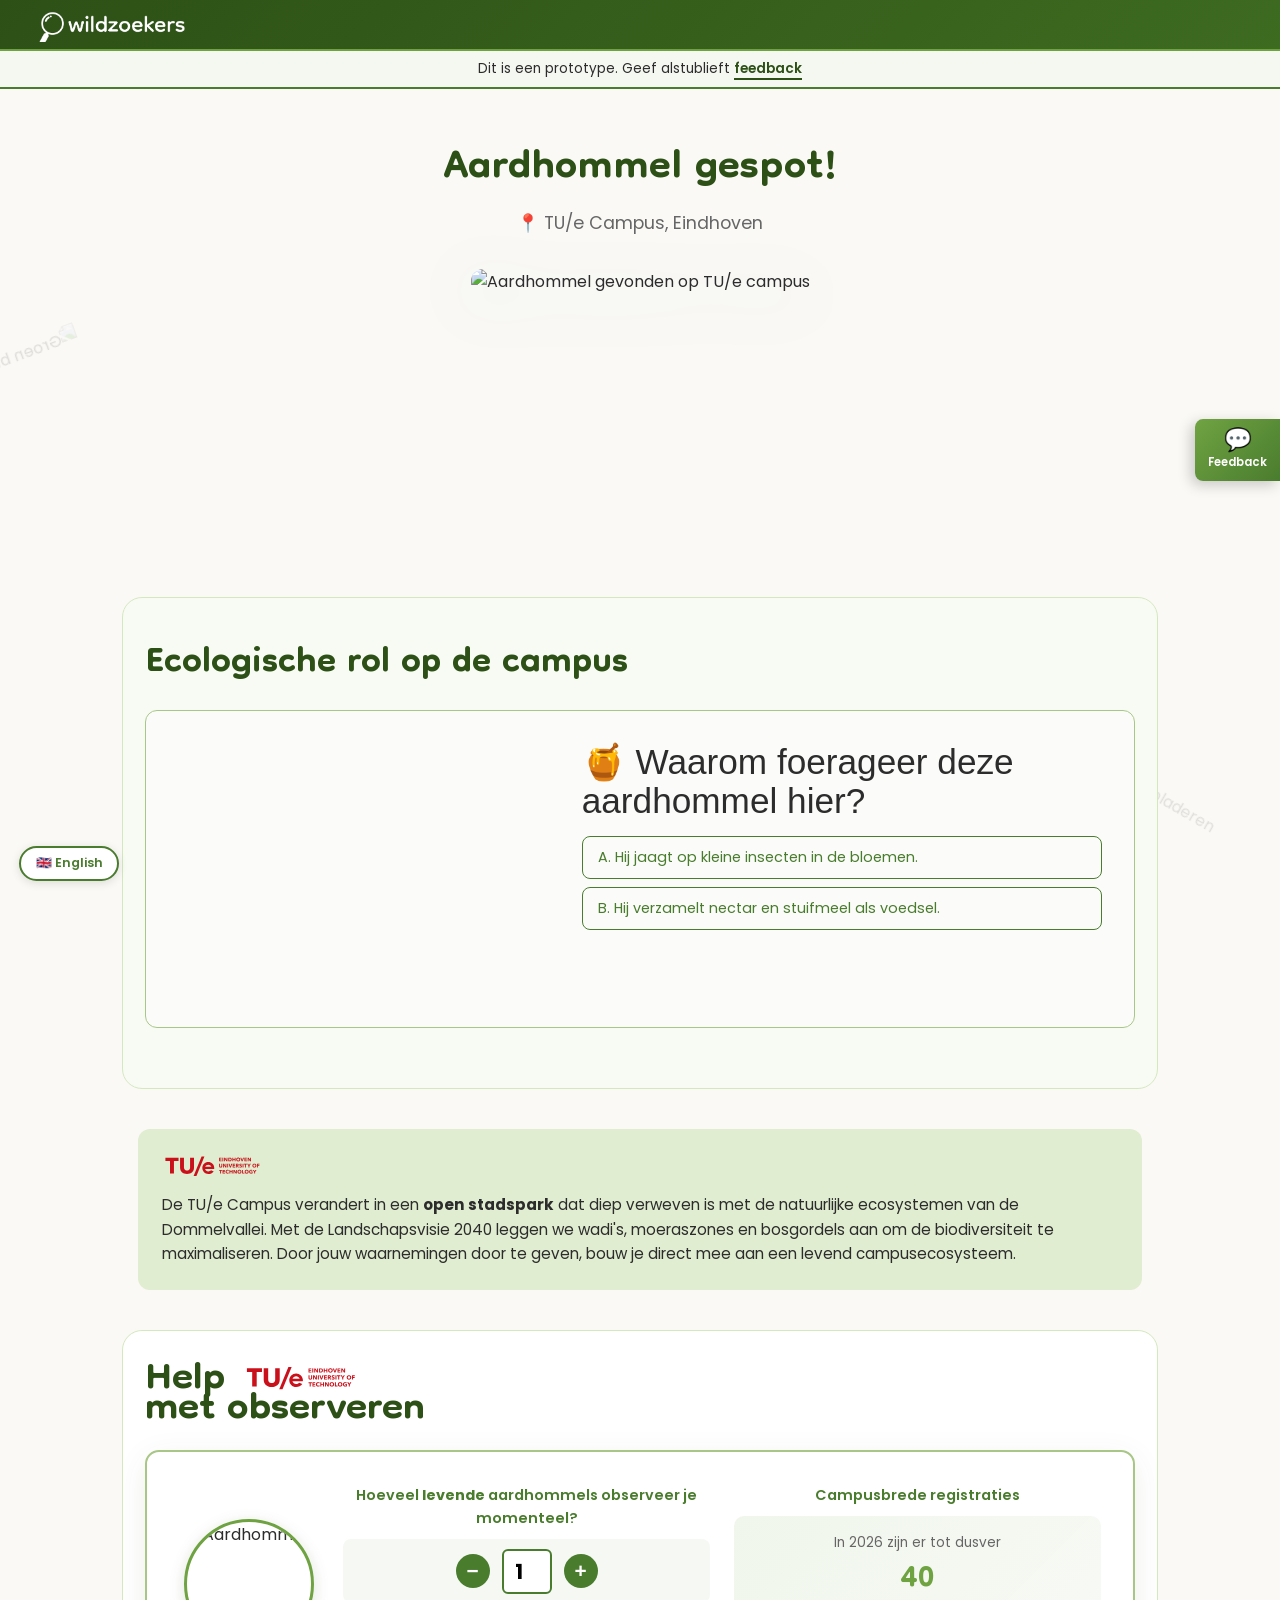
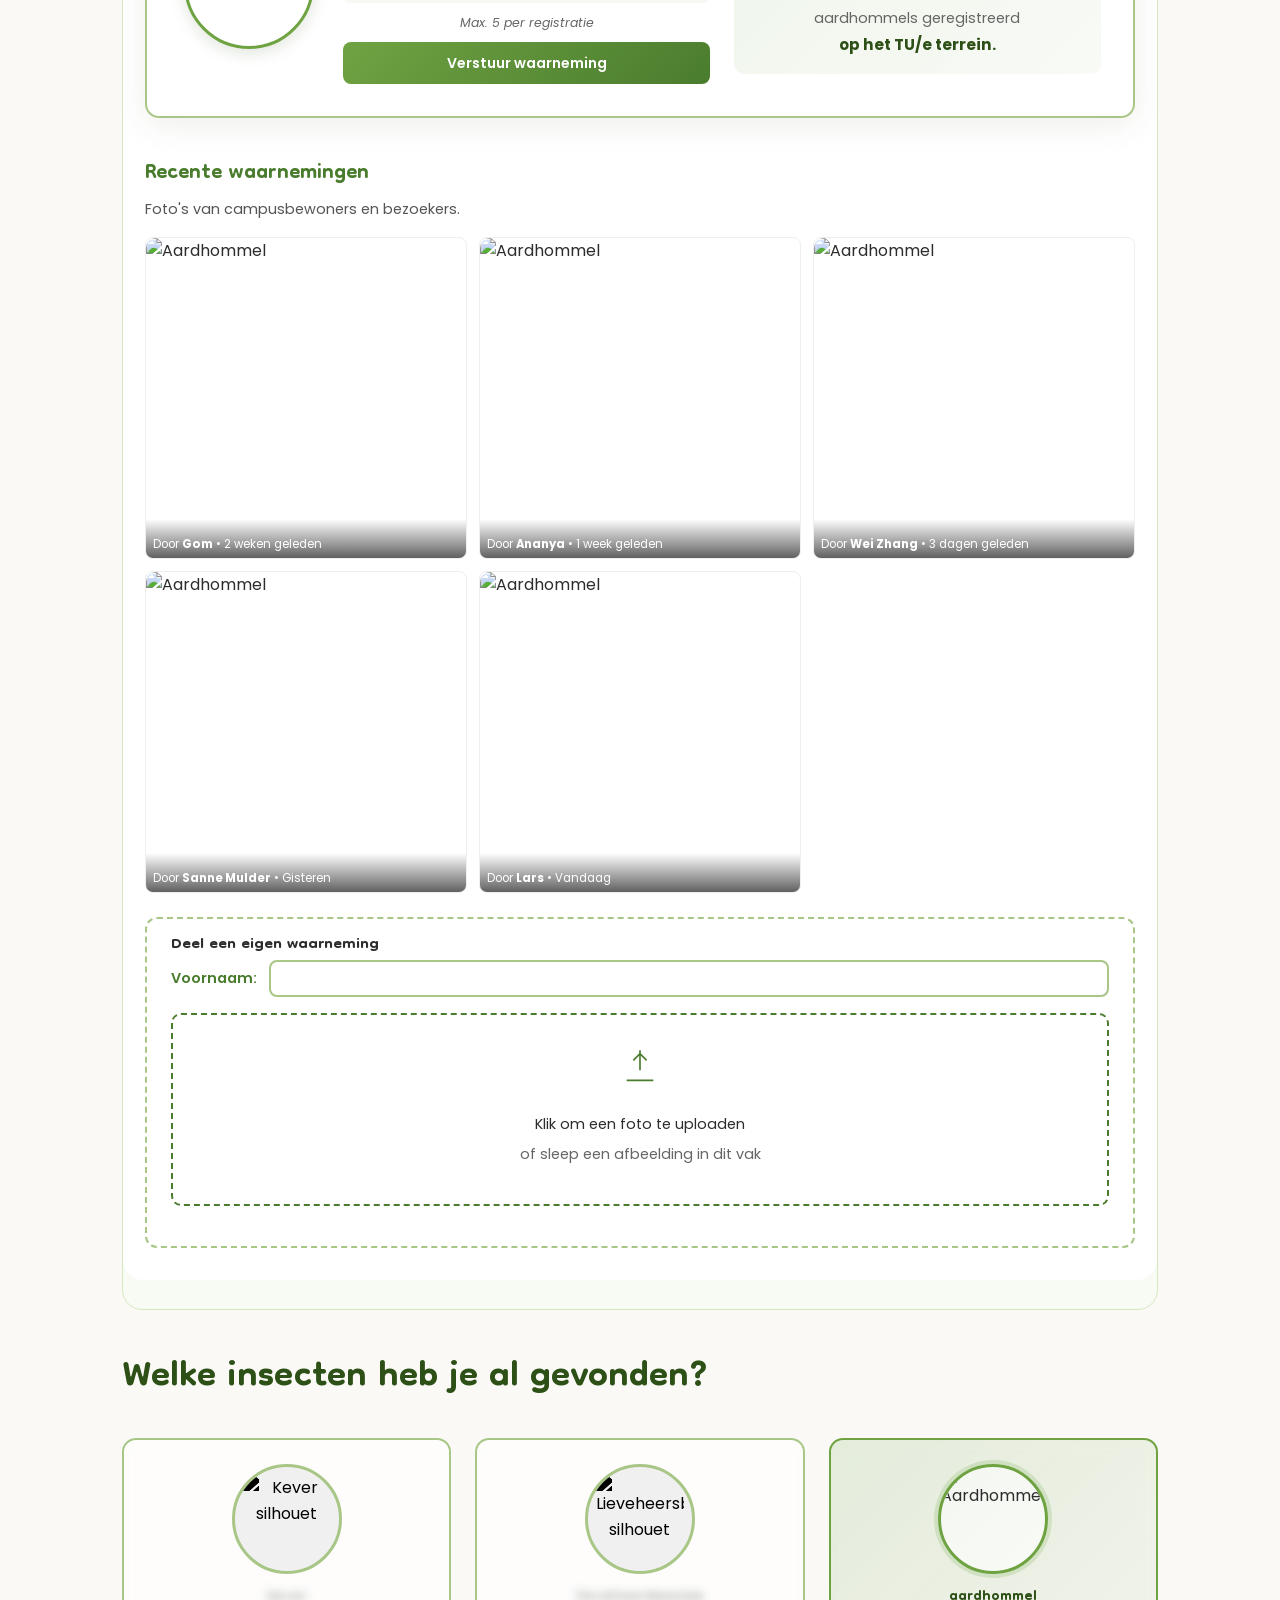
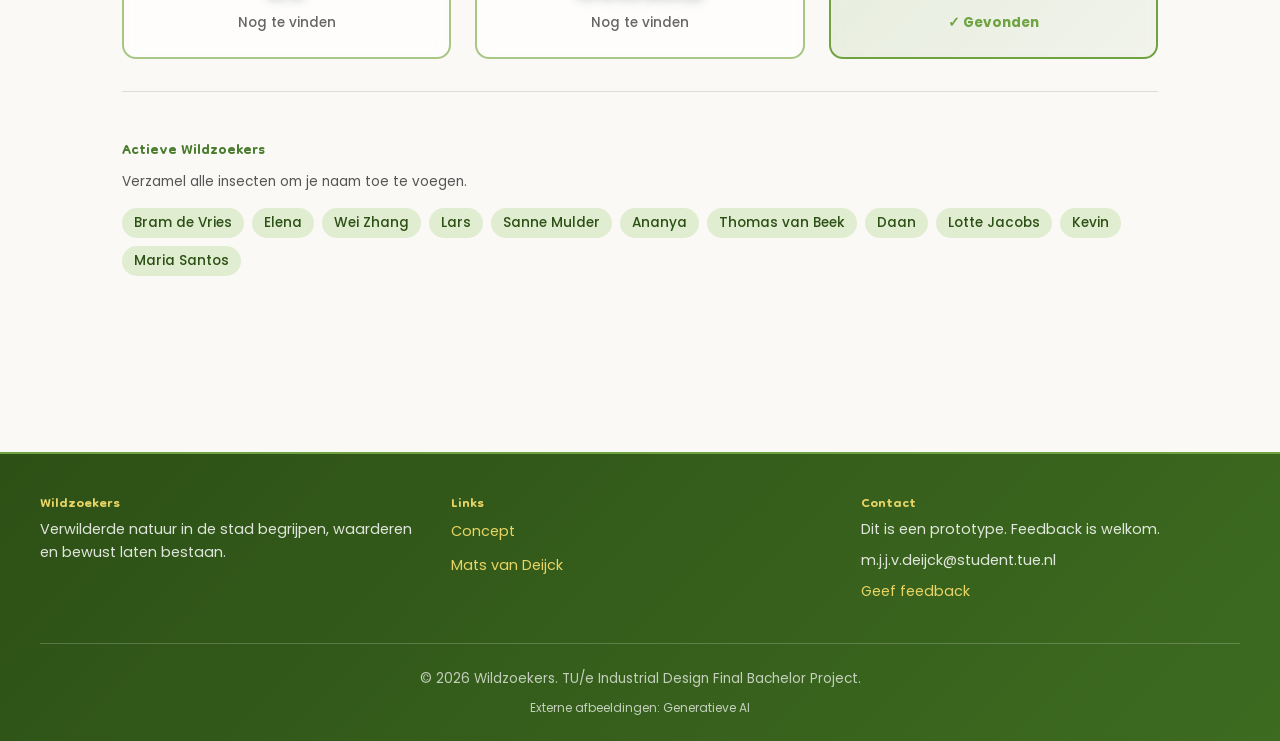
==== commit 4621a048: "Update aardhommel.html" ====
--- a/aardhommel.html
+++ b/aardhommel.html
@@ -1,13 +1,14 @@
 <!DOCTYPE html>
-<html lang="en">
+<html lang="nl">
 <head>
 <meta charset="UTF-8">
 <meta name="viewport" content="width=device-width, initial-scale=1.0">
-<title>Bumblebee found! - Wildzoekers</title>
+<title>Aardhommel gevonden! - Wildzoekers</title>
 <link href="https://fonts.googleapis.com/css2?family=Poppins:wght@400;500;600;700&family=Dongle:wght@300;400;700&display=swap" rel="stylesheet">
 <link rel="stylesheet" href="style.css">
 <script> const PAGE_ANIMAL = 'aardhommel'; </script>
 <style>
+  /* ── LANG TOGGLE ── */
   .lang-toggle { position: fixed; bottom: 1.2rem; left: 1.2rem; z-index: 999; }
   .lang-toggle a { display: inline-block; background: #fff; border: 2px solid #4a7c2e; color: #4a7c2e; border-radius: 30px; padding: .35rem .9rem; font-size: .78rem; font-weight: 600; text-decoration: none; font-family: 'Poppins', sans-serif; box-shadow: 0 2px 10px rgba(0,0,0,.12); }
 
@@ -18,35 +19,21 @@
     background: #f8faf4;
     border-radius: 20px;
     padding: 0 0 1.8rem;
-    margin-bottom: 2rem;
+    margin-bottom: 2.5rem;
     overflow: hidden;
-    border: 1.5px solid #d4e8be;
-  }
-  .contribution-wrap {
-    background: #fff;
-    padding: 1.4rem 1.4rem 1.2rem;
-    border-radius: 20px;
-  }
-  .contribution-wrap h2 {
-    margin: 0 0 1rem;
-    display: flex;
-    align-items: center;
-  }
-  .nature-inner { padding: 1.4rem; }
-  .nature-inner h2 { margin: 0 0 .4rem; line-height: 1.2; }
-  .nature-inner .section-intro { margin-bottom: 1rem; }
+    border: 1px solid #d4e8be;
+  }
+
+  .contribution-wrap { background: #fff; padding: 2rem 1.4rem; border-radius: 20px; }
+  .contribution-wrap h2 { margin: 0 0 1.5rem; display: flex; align-items: center; font-weight: 600; }
+
+  .nature-inner { padding: 2rem 1.4rem; }
+  .nature-inner h2 { margin: 0 0 .8rem; line-height: 1.2; font-weight: 600; }
 
   .tue-quote {
-    display: flex;
-    flex-direction: column;
-    align-items: flex-start;
-    gap: 12px;
-    background: #e0edd0;
-    padding: 1rem;
-    border-radius: 12px;
-    margin-bottom: 1.5rem;
-    font-size: 0.9rem;
-    line-height: 1.4;
+    display: flex; flex-direction: column; align-items: flex-start; gap: 12px;
+    background: #e0edd0; padding: 1.5rem; border-radius: 12px; margin-bottom: 2rem;
+    font-size: 0.95rem; line-height: 1.6;
   }
   .tue-quote img { height: 28px; flex-shrink: 0; }
 
@@ -121,20 +108,20 @@
 <body class="insect-page">
 <div class="forest-background"></div>
 
-<img src="https://www.pngall.com/wp-content/uploads/2016/03/Leaves-PNG-File.png" alt="Decorative leaves" class="deco-leaf deco-leaf-topright" aria-hidden="true">
-<img src="https://static.vecteezy.com/system/resources/previews/053/177/605/non_2x/detailed-and-vibrant-leaf-with-intricate-texture-and-green-color-free-png.png" alt="Green leaf" class="deco-leaf deco-leaf-mid" aria-hidden="true">
-<img src="https://www.pngall.com/wp-content/uploads/13/Fall-Leaves-PNG-Image-HD.png" alt="Autumn leaves" class="deco-leaf deco-leaf-bottom" aria-hidden="true">
+<img src="https://www.pngall.com/wp-content/uploads/2016/03/Leaves-PNG-File.png" alt="Decoratieve bladeren" class="deco-leaf deco-leaf-topright" aria-hidden="true">
+<img src="https://static.vecteezy.com/system/resources/previews/053/177/605/non_2x/detailed-and-vibrant-leaf-with-intricate-texture-and-green-color-free-png.png" alt="Groen blad" class="deco-leaf deco-leaf-mid" aria-hidden="true">
+<img src="https://www.pngall.com/wp-content/uploads/13/Fall-Leaves-PNG-Image-HD.png" alt="Herfstbladeren" class="deco-leaf deco-leaf-bottom" aria-hidden="true">
 
 <div class="sticky-top">
   <header>
     <a href="index.html" class="header-logo">
       <div class="logo">
-        <img src="media/Logo%20groen.png?raw=true" alt="Wildzoekers logo">
+        <img src="media/Logo%20groen.png?raw=true" alt="Logo wildzoekers">
       </div>
     </a>
   </header>
   <div class="feedback-banner">
-    <p>This is a prototype. Please <a href="#" onclick="openFeedbackForm(); return false;">give feedback</a></p>
+    <p>Dit is een prototype. Geef alstublieft <a href="#" onclick="openFeedbackForm(); return false;">feedback</a></p>
   </div>
 </div>
 
@@ -143,91 +130,90 @@
   <section class="discovery-hero">
     <div class="discovery-content">
       <div class="confetti-container" id="confetti"></div>
-      <h2 class="discovery-title" id="discovery-title-new">You found a bumblebee!</h2>
-      <h2 class="discovery-title discovery-subtitle-return" id="discovery-title-return">Welcome back!</h2>
+      <h2 class="discovery-title" id="discovery-title-new">Aardhommel gespot!</h2>
+      <h2 class="discovery-title discovery-subtitle-return" id="discovery-title-return">Welkom terug!</h2>
       <p class="location-inline">📍 TU/e Campus, Eindhoven</p>
       <div class="insect-showcase">
-        <img src="https://github.com/matsement/wildzoekers/blob/main/media/Hommel%20transparant.png?raw=true" alt="Bumblebee found on TU/e campus" class="insect-image">
+        <img src="https://github.com/matsement/wildzoekers/blob/main/media/Hommel%20transparant.png?raw=true" alt="Aardhommel gevonden op TU/e campus" class="insect-image">
       </div>
     </div>
   </section>
 
-  <section id="tue-quote-section" style="padding: 0 1rem; margin-bottom: 2rem;">
+  <section id="tue-quote-section" style="padding: 0 1rem; margin-bottom: 2.5rem;">
     <div class="tue-quote" style="margin-bottom: 0;">
       <img src="media/eindhoven-university-of-technology-tue-vector-logo-cropped.svg" alt="TU/e Logo">
-      <span>The TU/e Campus is evolving into an <strong>open city park</strong> deeply integrated with the natural ecosystems of the Dommel valley. Through the Landscape Vision 2040, we are creating wadis, swamp zones, and forest belts to maximize biodiversity. By logging your findings, you become an active contributor to our living campus ecosystem.</span>
+      <span>De TU/e Campus verandert in een <strong>open stadspark</strong> dat diep verweven is met de natuurlijke ecosystemen van de Dommelvallei. Met de Landschapsvisie 2040 leggen we wadi's, moeraszones en bosgordels aan om de biodiversiteit te maximaliseren. Door jouw waarnemingen door te geven, bouw je direct mee aan een levend campusecosysteem.</span>
     </div>
   </section>
 
   <section class="nature-section" id="observation-anchor">
     <div class="contribution-wrap">
-      <h2 class="contribution-title" style="display: block; line-height: 1.4;">
-        Help
-        <img src="media/eindhoven-university-of-technology-tue-vector-logo-cropped.svg" style="height: 36px; margin: 0 8px; vertical-align: middle;" alt="TU/e logo">
-        <br>
-        with counting
+      <h2 class="contribution-title" style="display: flex; align-items: center; line-height: 1.2;">
+        <span style="display: inline-block;">Help <img src="media/eindhoven-university-of-technology-tue-vector-logo-cropped.svg" style="height: 32px; margin: 0 6px; vertical-align: middle;" alt="TU/e logo"><br> met observeren</span>
       </h2>
       <div class="fauna-counter-card">
         <div class="counter-card-inner">
           <div class="counter-beetle-photo">
-            <img src="https://github.com/matsement/wildzoekers/blob/main/media/Hommel%20transparant.png?raw=true" alt="Bumblebee" class="counter-beetle-img">
+            <img src="https://github.com/matsement/wildzoekers/blob/main/media/Hommel%20transparant.png?raw=true" alt="Aardhommel" class="counter-beetle-img">
           </div>
           <div class="counter-grid">
             <div class="counter-box">
-              <p class="counter-label">How many <strong>living</strong> bumblebees do you see right now?</p>
+              <p class="counter-label">Hoeveel <strong>levende</strong> aardhommels observeer je momenteel?</p>
               <div class="counter">
                 <button onclick="decreaseCounter('aardhommel')">−</button>
                 <input type="number" id="aardhommel-counter" value="1" min="0" max="5" readonly>
                 <button onclick="increaseCounter('aardhommel')">+</button>
               </div>
-              <p class="counter-note">Max. 5 at a time</p>
-              <button class="submit-btn" onclick="submitPersonalCount('aardhommel')">Submit observation</button>
+              <p class="counter-note">Max. 5 per registratie</p>
+              <button class="submit-btn" onclick="submitPersonalCount('aardhommel')">Verstuur waarneming</button>
             </div>
             <div class="counter-box">
-              <p class="counter-label">Total on TU/e Campus</p>
+              <p class="counter-label">Campusbrede registraties</p>
               <div class="community-display">
-                <p class="big-number-label">In total, so far in 2026</p>
+                <p class="big-number-label">In 2026 zijn er tot dusver</p>
                 <p class="big-number" id="community-total">47</p>
-                <p class="big-number-unit">bumblebees spotted</p>
-                <p class="spoorpark-label">on TU/e campus!</p>
+                <p class="big-number-unit">aardhommels geregistreerd</p>
+                <p class="spoorpark-label">op het TU/e terrein.</p>
               </div>
             </div>
           </div>
         </div>
         <div id="submit-success" class="submit-success" style="display:none;">
-          <p>✅ Thank you! Your observation has been saved and contributed to our research.</p>
+          <p>✅ Bedankt. De waarneming is succesvol opgeslagen voor onderzoek.</p>
         </div>
       </div>
 
       <div class="photo-timeline-section">
-        <h3>Shared observations</h3>
-        <p style="margin-bottom: 1rem; color: #555; font-size: 0.9rem;">Photos from campus visitors and residents.</p>
+        <h3>Recente waarnemingen</h3>
+        <p style="margin-bottom: 1rem; color: #555; font-size: 0.9rem;">Foto's van campusbewoners en bezoekers.</p>
+
         <div class="timeline-grid" id="photo-timeline">
-          <div class="timeline-item sample"><img src="https://github.com/matsement/wildzoekers/blob/main/media/Hommel%201.jpg?raw=true" alt="Bumblebee" class="timeline-photo"><p class="timeline-date">By <strong>Gom</strong> • 2 weeks ago</p></div>
-          <div class="timeline-item sample"><img src="https://github.com/matsement/wildzoekers/blob/main/media/Hommel%202.jpg?raw=true" alt="Bumblebee" class="timeline-photo"><p class="timeline-date">By <strong>Ananya</strong> • 1 week ago</p></div>
-          <div class="timeline-item sample"><img src="https://github.com/matsement/wildzoekers/blob/main/media/Hommel%203.jpg?raw=true" alt="Bumblebee" class="timeline-photo"><p class="timeline-date">By <strong>Wei Zhang</strong> • 3 days ago</p></div>
-          <div class="timeline-item sample"><img src="https://github.com/matsement/wildzoekers/blob/main/media/Hommel%204.jpg?raw=true" alt="Bumblebee" class="timeline-photo"><p class="timeline-date">By <strong>Sanne Mulder</strong> • Yesterday</p></div>
-          <div class="timeline-item sample"><img src="https://github.com/matsement/wildzoekers/blob/main/media/Hommel%205.jpg?raw=true" alt="Bumblebee" class="timeline-photo"><p class="timeline-date">By <strong>Lars</strong> • Today</p></div>
-        </div>
+          <div class="timeline-item sample"><img src="https://github.com/matsement/wildzoekers/blob/main/media/Hommel%201.jpg?raw=true" alt="Aardhommel" class="timeline-photo"><p class="timeline-date">Door <strong>Gom</strong> • 2 weken geleden</p></div>
+          <div class="timeline-item sample"><img src="https://github.com/matsement/wildzoekers/blob/main/media/Hommel%202.jpg?raw=true" alt="Aardhommel" class="timeline-photo"><p class="timeline-date">Door <strong>Ananya</strong> • 1 week geleden</p></div>
+          <div class="timeline-item sample"><img src="https://github.com/matsement/wildzoekers/blob/main/media/Hommel%203.jpg?raw=true" alt="Aardhommel" class="timeline-photo"><p class="timeline-date">Door <strong>Wei Zhang</strong> • 3 dagen geleden</p></div>
+          <div class="timeline-item sample"><img src="https://github.com/matsement/wildzoekers/blob/main/media/Hommel%204.jpg?raw=true" alt="Aardhommel" class="timeline-photo"><p class="timeline-date">Door <strong>Sanne Mulder</strong> • Gisteren</p></div>
+          <div class="timeline-item sample"><img src="https://github.com/matsement/wildzoekers/blob/main/media/Hommel%205.jpg?raw=true" alt="Aardhommel" class="timeline-photo"><p class="timeline-date">Door <strong>Lars</strong> • Vandaag</p></div>
+        </div>
+
         <div class="photo-upload-area">
-          <h4>Share your photo</h4>
+          <h4>Deel een eigen waarneming</h4>
           <div class="name-input-row">
-            <label for="uploader-name">Your first name:</label>
+            <label for="uploader-name">Voornaam:</label>
             <input type="text" id="uploader-name" class="name-input">
           </div>
           <div class="upload-box" onclick="document.getElementById('photo-input').click()">
             <svg width="40" height="40" viewBox="0 0 48 48" fill="none" stroke="#4a7c2e" stroke-width="2">
               <path d="M8 40h32M24 4v24M16 16l8-8 8 8"/>
             </svg>
-            <p>Click to upload a photo</p>
-            <p class="upload-note">or drag an image here</p>
+            <p>Klik om een foto te uploaden</p>
+            <p class="upload-note">of sleep een afbeelding in dit vak</p>
           </div>
           <input type="file" id="photo-input" accept="image/*" style="display:none;" onchange="handlePhotoUpload(this)">
           <div id="photo-preview" style="display:none;">
             <img id="preview-img" src="" alt="Preview">
             <div class="preview-actions">
-              <button type="button" class="btn-secondary" onclick="removePhoto()">Remove</button>
-              <button type="button" class="submit-btn" onclick="submitPhoto()">Send photo</button>
+              <button type="button" class="btn-secondary" onclick="removePhoto()">Verwijderen</button>
+              <button type="button" class="submit-btn" onclick="submitPhoto()">Versturen</button>
             </div>
           </div>
         </div>
@@ -237,7 +223,7 @@
 
   <section class="nature-section" id="education-section">
     <div class="nature-inner">
-      <h2>Ecological role on campus</h2>
+      <h2>Ecologische rol op de campus</h2>
 
       <div class="habitat-card">
         <div class="habitat-video-wrap">
@@ -245,33 +231,32 @@
         </div>
 
         <div class="habitat-content">
-
           <!-- QUIZ CONTAINER -->
           <div id="quiz-container">
-            <!-- Question 1 -->
+            <!-- Vraag 1 -->
             <div class="quiz-block" id="quiz-q1">
-              <h4>🍯 Why is this bumblebee foraging here?</h4>
+              <h4>🍯 Waarom foerageer deze aardhommel hier?</h4>
               <div class="quiz-options">
-                <button class="quiz-btn" onclick="answerQuiz(1, 'A', false)">A. It hunts small insects hiding in the flowers.</button>
-                <button class="quiz-btn" onclick="answerQuiz(1, 'B', true)">B. It collects nectar and pollen as food.</button>
+                <button class="quiz-btn" onclick="answerQuiz(1, 'A', false)">A. Hij jaagt op kleine insecten in de bloemen.</button>
+                <button class="quiz-btn" onclick="answerQuiz(1, 'B', true)">B. Hij verzamelt nectar en stuifmeel als voedsel.</button>
               </div>
             </div>
 
-            <!-- Question 2 -->
+            <!-- Vraag 2 -->
             <div class="quiz-block" id="quiz-q2" style="display: none;">
-              <h4>🌍 What is its main contribution to the ecosystem?</h4>
+              <h4>🌍 Wat is zijn voornaamste bijdrage aan het ecosysteem?</h4>
               <div class="quiz-options">
-                <button class="quiz-btn" onclick="answerQuiz(2, 'A', true)">A. It pollinates plants by transferring pollen between flowers.</button>
-                <button class="quiz-btn" onclick="answerQuiz(2, 'B', false)">B. It protects plants from harmful insects.</button>
+                <button class="quiz-btn" onclick="answerQuiz(2, 'A', true)">A. Hij bestuift planten door stuifmeel over te dragen.</button>
+                <button class="quiz-btn" onclick="answerQuiz(2, 'B', false)">B. Hij beschermt planten tegen schadelijke insecten.</button>
               </div>
             </div>
 
-            <!-- Question 3 -->
+            <!-- Vraag 3 -->
             <div class="quiz-block" id="quiz-q3" style="display: none;">
-              <h4>⚠️ Why does TU/e choose not to mow certain areas?</h4>
+              <h4>⚠️ Waarom kiest de TU/e ervoor bloemen niet te maaien?</h4>
               <div class="quiz-options">
-                <button class="quiz-btn" onclick="answerQuiz(3, 'A', false)">A. It's too costly to mow the entire campus regularly.</button>
-                <button class="quiz-btn" onclick="answerQuiz(3, 'B', true)">B. The flowers are a vital food source for pollinators like the bumblebee.</button>
+                <button class="quiz-btn" onclick="answerQuiz(3, 'A', false)">A. Het is te kostbaar om het hele terrein regelmatig te maaien.</button>
+                <button class="quiz-btn" onclick="answerQuiz(3, 'B', true)">B. De bloemen vormen een onmisbare voedselbron voor bestuivers zoals de aardhommel.</button>
               </div>
             </div>
           </div>
@@ -281,67 +266,67 @@
             <ul class="role-list">
               <li onclick="toggleRole(this)">
                 <span class="role-icon">🍯</span>
-                <strong>It collects nectar and pollen</strong>
-                <p class="role-details">The bumblebee needs a lot of energy to maintain its body temperature. To do this, it visits dozens of flowers each day to collect nectar and pollen — fuel for itself and food for the young in its nest.</p>
+                <strong>Hij verzamelt nectar en stuifmeel</strong>
+                <p class="role-details">De aardhommel heeft veel energie nodig om zijn lichaamstemperatuur op peil te houden. Daarvoor bezoekt hij tientallen bloemen per dag om nectar en stuifmeel te verzamelen — energie voor zichzelf én voedsel voor de jongen in het nest.</p>
               </li>
               <li onclick="toggleRole(this)">
                 <span class="role-icon">🌸</span>
-                <strong>It pollinates the campus vegetation</strong>
-                <p class="role-details">As the bumblebee moves from flower to flower, it transfers pollen — essential for plant reproduction on campus. Without pollinators like the bumblebee, many plant and animal species would disappear from the ecosystem.</p>
+                <strong>Hij bestuift de campusvegetatie</strong>
+                <p class="role-details">Terwijl de aardhommel van bloem naar bloem vliegt, draagt hij stuifmeel over. Dit is essentieel voor de voortplanting van planten op de campus. Zonder bestuivers als de aardhommel zouden veel planten- en diersoorten verdwijnen.</p>
               </li>
               <li onclick="toggleRole(this)">
                 <span class="role-icon">🌼</span>
-                <strong>Not mowing is deliberate policy</strong>
-                <p class="role-details">TU/e deliberately leaves certain meadows and verges unmanaged as part of its Landscape Vision 2040. The flowers that grow there are a crucial food source for the bumblebee and dozens of other pollinating insects.</p>
+                <strong>Bloemen niet maaien is bewust beleid</strong>
+                <p class="role-details">De TU/e laat bepaalde grasvelden en bermen bewust onbeheerd als onderdeel van de Landschapsvisie 2040. De bloemen die daar groeien zijn een cruciale voedselbron voor de aardhommel en tientallen andere bestuivende insecten.</p>
               </li>
             </ul>
           </div>
-
-        </div>
+        </div>
+
       </div>
     </div>
   </section>
 
   <section class="progress-tracker">
-    <h2>What have you found so far?</h2>
+    <h2>Welke insecten heb je al gevonden?</h2>
     <div class="progress-grid">
       <div class="progress-item" id="beetle-progress">
         <div class="progress-photo-wrap not-found-wrap" id="beetle-photo-wrap">
-          <img src="https://github.com/matsement/wildzoekers/blob/main/media/Kever%20transparant.png?raw=true" alt="Beetle silhouette" class="progress-photo silhouette" id="beetle-img">
-        </div>
-        <h3 class="progress-name blurred-name" id="beetle-name">Beetle</h3>
-        <p class="progress-status" id="beetle-status">Yet to find</p>
+          <img src="https://github.com/matsement/wildzoekers/blob/main/media/Kever%20transparant.png?raw=true" alt="Kever silhouet" class="progress-photo silhouette" id="beetle-img">
+        </div>
+        <h3 class="progress-name blurred-name" id="beetle-name">Kever</h3>
+        <p class="progress-status" id="beetle-status">Nog te vinden</p>
       </div>
       <div class="progress-item" id="ladybug-progress">
         <div class="progress-photo-wrap not-found-wrap" id="ladybug-photo-wrap">
-          <img src="https://github.com/matsement/wildzoekers/blob/main/media/Lieveheersbeestje%20transparant.png?raw=true" alt="Ladybug silhouette" class="progress-photo silhouette" id="ladybug-img">
-        </div>
-        <h3 class="progress-name blurred-name" id="ladybug-name">Ladybug</h3>
-        <p class="progress-status" id="ladybug-status">Yet to find</p>
+          <img src="https://github.com/matsement/wildzoekers/blob/main/media/Lieveheersbeestje%20transparant.png?raw=true" alt="Lieveheersbeestje silhouet" class="progress-photo silhouette" id="ladybug-img">
+        </div>
+        <h3 class="progress-name blurred-name" id="ladybug-name">Lieveheersbeestje</h3>
+        <p class="progress-status" id="ladybug-status">Nog te vinden</p>
       </div>
       <div class="progress-item found" id="bumblebee-progress">
         <div class="progress-photo-wrap found-wrap">
-          <img src="https://github.com/matsement/wildzoekers/blob/main/media/Hommel%20transparant.png?raw=true" alt="Bumblebee" class="progress-photo">
-        </div>
-        <h3>Bumblebee</h3>
-        <p class="progress-status">✓ Found</p>
+          <img src="https://github.com/matsement/wildzoekers/blob/main/media/Hommel%20transparant.png?raw=true" alt="Aardhommel" class="progress-photo">
+        </div>
+        <h3>Aardhommel</h3>
+        <p class="progress-status">✓ Gevonden</p>
       </div>
     </div>
 
     <!-- Wall of fame -->
     <div class="wall-of-fame">
-      <h3 style="font-size: 1.4rem; margin-bottom: 0.5rem;">Active Wildzoekers</h3>
-      <p id="wof-subtitle" style="font-size: 0.85rem; color: #555;">Collect all insects to add your name.</p>
+      <h3 style="font-size: 1.4rem; margin-bottom: 0.5rem;">Actieve Wildzoekers</h3>
+      <p id="wof-subtitle" style="font-size: 0.85rem; color: #555;">Verzamel alle insecten om je naam toe te voegen.</p>
       <div class="name-cloud" id="name-cloud">
         <!-- Dynamically populated via JS -->
       </div>
       <div id="wof-form-container" class="wof-cta" style="display: none;">
-        <h4 style="margin: 0 0 10px; font-family: 'Dongle', sans-serif; font-size: 2rem; font-weight: 700; line-height: 1.1;">Congratulations, you are now part of the active Wildzoekers!</h4>
-        <p style="font-size: 0.85rem; margin-bottom: 18px;">Add your name to the list below.</p>
+        <h4 style="margin: 0 0 10px; font-family: 'Dongle', sans-serif; font-size: 2rem; font-weight: 700; line-height: 1.1;">Gefeliciteerd, je hoort nu bij de andere actieve wildzoekers!</h4>
+        <p style="font-size: 0.85rem; margin-bottom: 18px;">Voeg je naam toe aan de lijst hieronder.</p>
         <div style="margin-bottom: 14px;">
-          <input type="text" id="wof-name-input" placeholder="Your first name" maxlength="15">
-        </div>
-        <button class="submit-btn" style="padding: 8px 16px; font-size: 0.85rem;" onclick="submitToWallOfFame()">Add</button>
+          <input type="text" id="wof-name-input" placeholder="Jouw voornaam" maxlength="15">
+        </div>
+        <button class="submit-btn" style="padding: 8px 16px; font-size: 0.85rem;" onclick="submitToWallOfFame()">Toevoegen</button>
       </div>
     </div>
   </section>
@@ -349,11 +334,11 @@
 </main>
 
 <div class="lang-toggle">
-  <a href="aardhommel.html">🇳🇱 Nederlands</a>
+  <a href="bumblebee.html">🇬🇧 English</a>
 </div>
 
 <div id="feedbackBookmark" class="feedback-bookmark">
-  <button onclick="openFeedbackForm()" class="feedback-bookmark-btn" id="feedbackBtn" title="Give feedback">
+  <button onclick="openFeedbackForm()" class="feedback-bookmark-btn" id="feedbackBtn" title="Feedback geven">
     <span class="fb-icon">💬</span>
     <span class="fb-label">Feedback</span>
   </button>
@@ -363,7 +348,7 @@
   <div class="footer-content">
     <div class="footer-section">
       <h4>Wildzoekers</h4>
-      <p>Understanding, appreciating and consciously letting rewilded urban nature exist.</p>
+      <p>Verwilderde natuur in de stad begrijpen, waarderen en bewust laten bestaan.</p>
     </div>
     <div class="footer-section">
       <h4>Links</h4>
@@ -374,23 +359,23 @@
     </div>
     <div class="footer-section">
       <h4>Contact</h4>
-      <p>This is a prototype. Feedback is welcome.</p>
+      <p>Dit is een prototype. Feedback is welkom.</p>
       <p>m.j.j.v.deijck@student.tue.nl</p>
-      <p><a href="https://forms.office.com/Pages/ResponsePage.aspx?id=R_J9zM5gD0qddXBM9g78ZJTwctMrzKVHkxkU7UCuRk9UM0s4N0pMT0hBU1hYM0RLQTNCOThRM0k5SS4u" target="_blank">Give feedback</a></p>
+      <p><a href="https://forms.office.com/Pages/ResponsePage.aspx?id=R_J9zM5gD0qddXBM9g78ZJTwctMrzKVHkxkU7UCuRk9UM0s4N0pMT0hBU1hYM0RLQTNCOThRM0k5SS4u" target="_blank">Geef feedback</a></p>
     </div>
   </div>
   <div class="footer-bottom">
     <p>&copy; 2026 Wildzoekers. TU/e Industrial Design Final Bachelor Project.</p>
-    <p class="footer-credits">External images: Generative AI</p>
+    <p class="footer-credits">Externe afbeeldingen: Generatieve AI</p>
   </div>
 </footer>
 
 <script src="app.js"></script>
 <script>
 (function() {
-  const KEY = 'wz_aardhommel_found_en';
+  const KEY = 'wz_aardhommel_found';
   const found = localStorage.getItem(KEY);
-  const today = new Date().toLocaleDateString('en-GB', { day: 'numeric', month: 'long', year: 'numeric' });
+  const today = new Date().toLocaleDateString('nl-NL', { day: 'numeric', month: 'long', year: 'numeric' });
 
   const main = document.querySelector('.insect-main');
   const hero = document.querySelector('.discovery-hero');
@@ -400,10 +385,7 @@
   const progress = document.querySelector('.progress-tracker');
   const showcase = document.querySelector('.insect-showcase');
 
-  if (!main || !hero || !education || !quote || !observation || !progress) {
-    console.error("Wildzoekers Debug: One of the sections is missing in bumblebee.html or has an incorrect ID.");
-    return;
-  }
+  if (!main || !hero || !education || !quote || !observation || !progress) return;
 
   if (found) {
     if (document.getElementById('discovery-title-new')) document.getElementById('discovery-title-new').style.display = 'none';
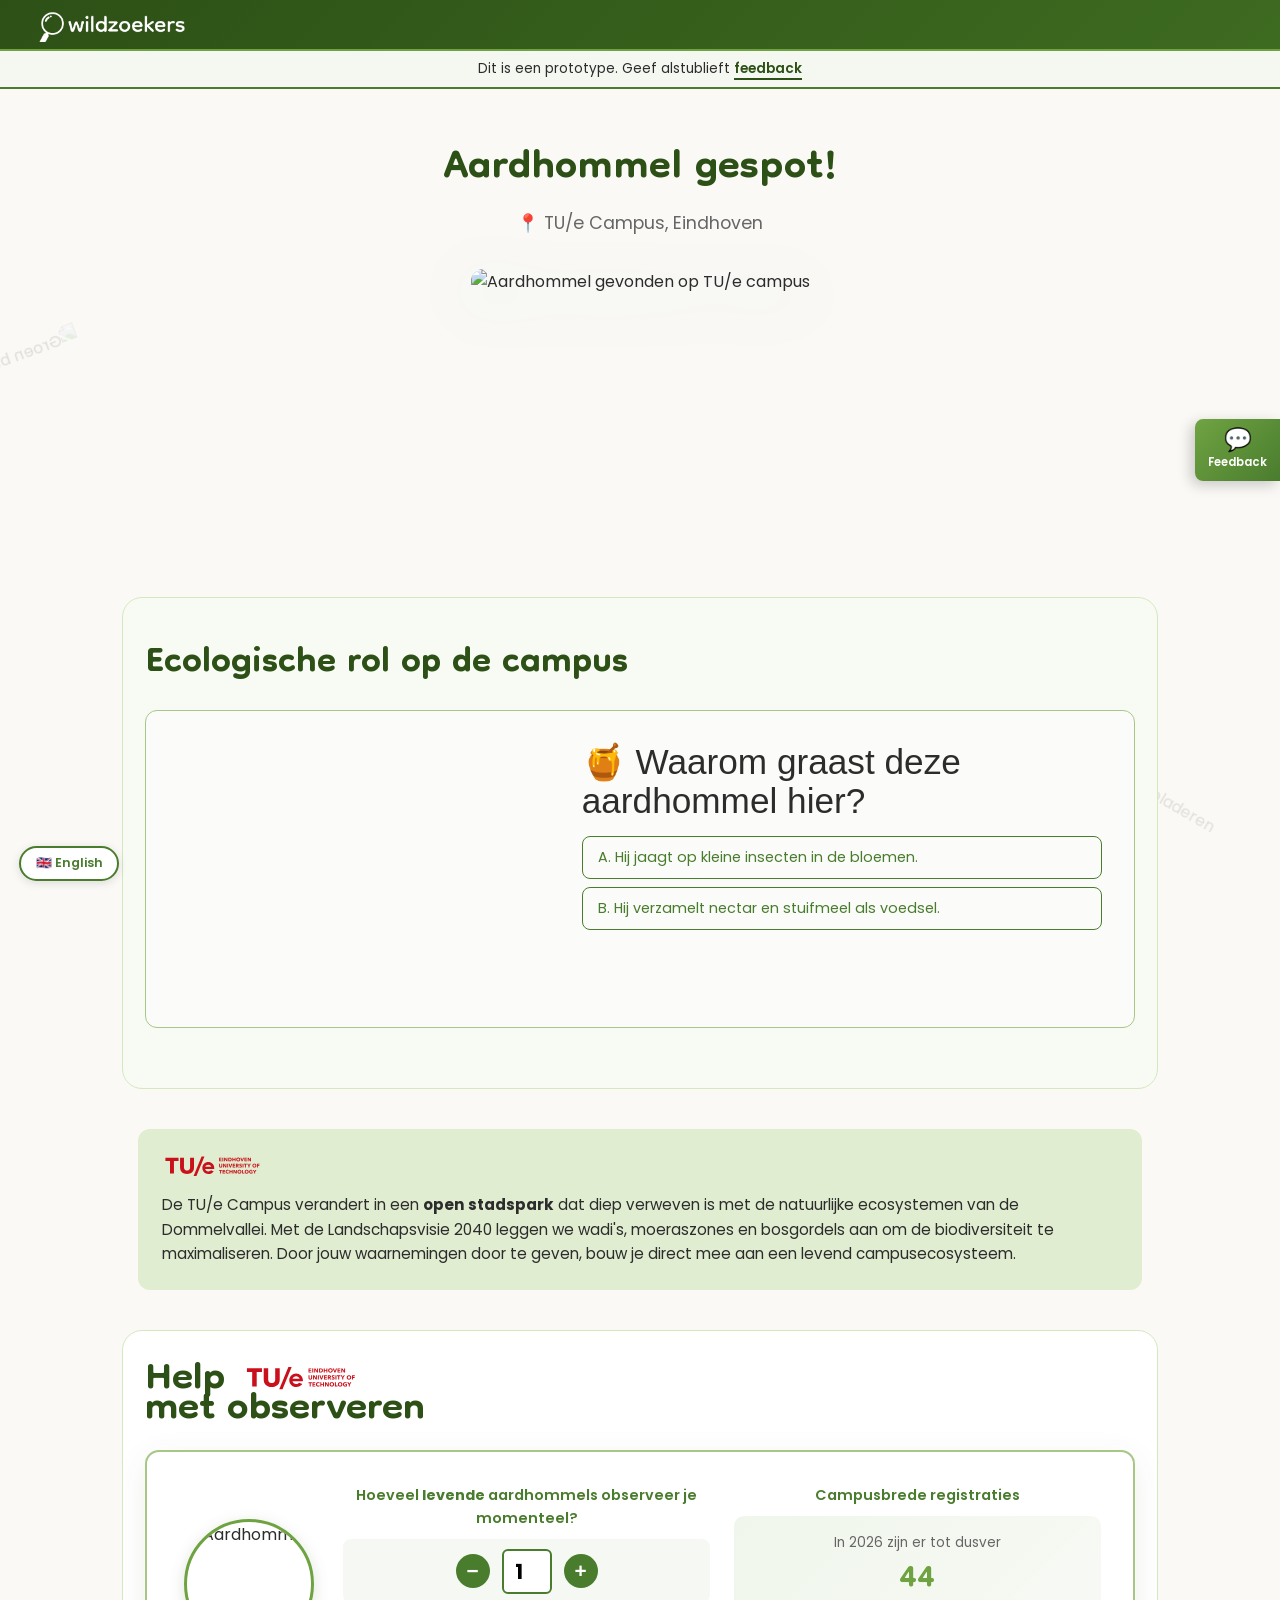
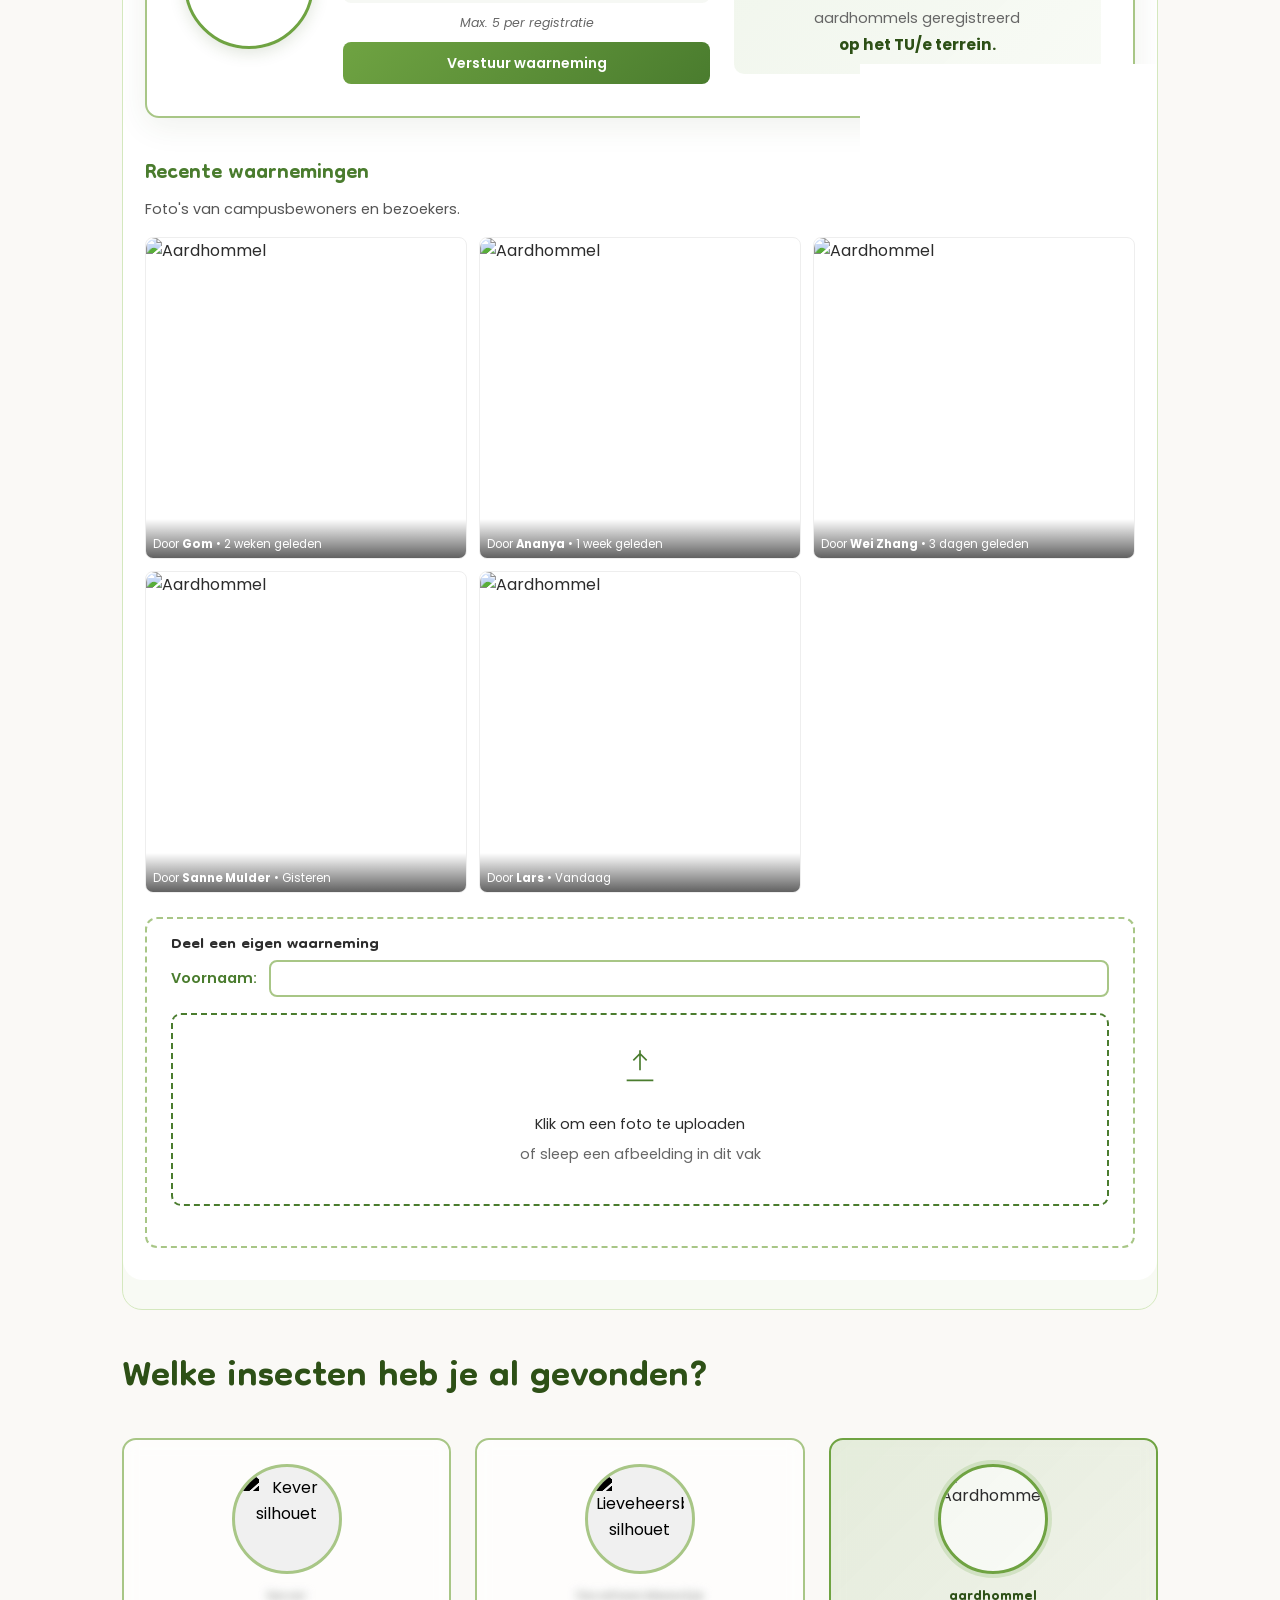
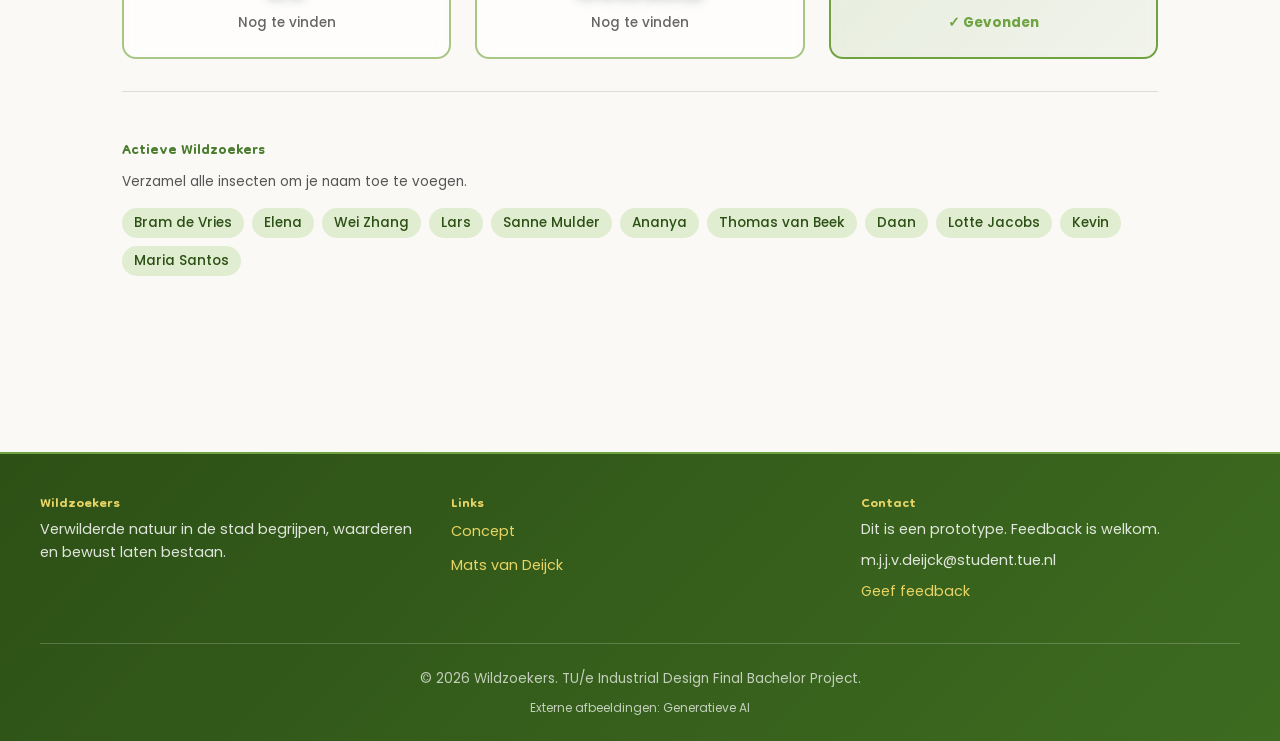
==== commit e2a7710a: "Update quiz question wording in aardhommel.html" ====
--- a/aardhommel.html
+++ b/aardhommel.html
@@ -235,7 +235,7 @@
           <div id="quiz-container">
             <!-- Vraag 1 -->
             <div class="quiz-block" id="quiz-q1">
-              <h4>🍯 Waarom foerageer deze aardhommel hier?</h4>
+              <h4>🍯 Waarom graast deze aardhommel hier?</h4>
               <div class="quiz-options">
                 <button class="quiz-btn" onclick="answerQuiz(1, 'A', false)">A. Hij jaagt op kleine insecten in de bloemen.</button>
                 <button class="quiz-btn" onclick="answerQuiz(1, 'B', true)">B. Hij verzamelt nectar en stuifmeel als voedsel.</button>
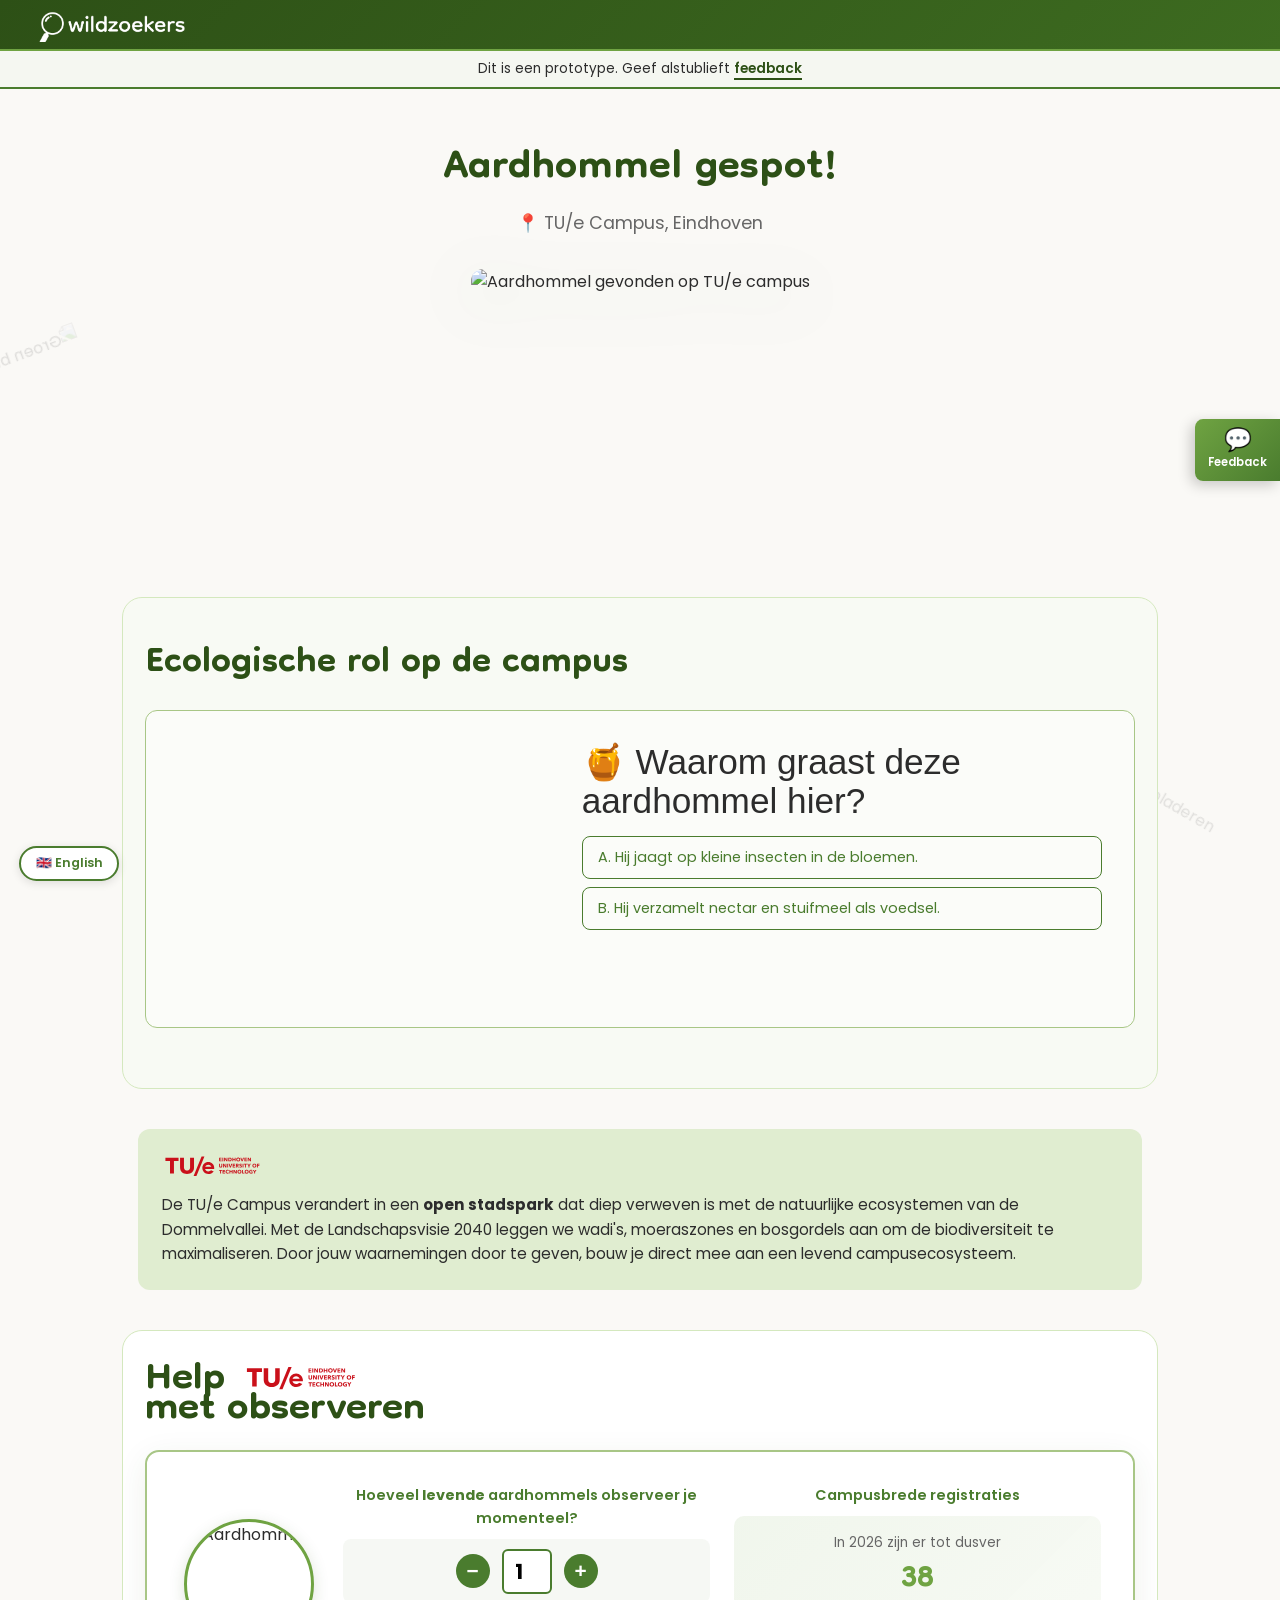
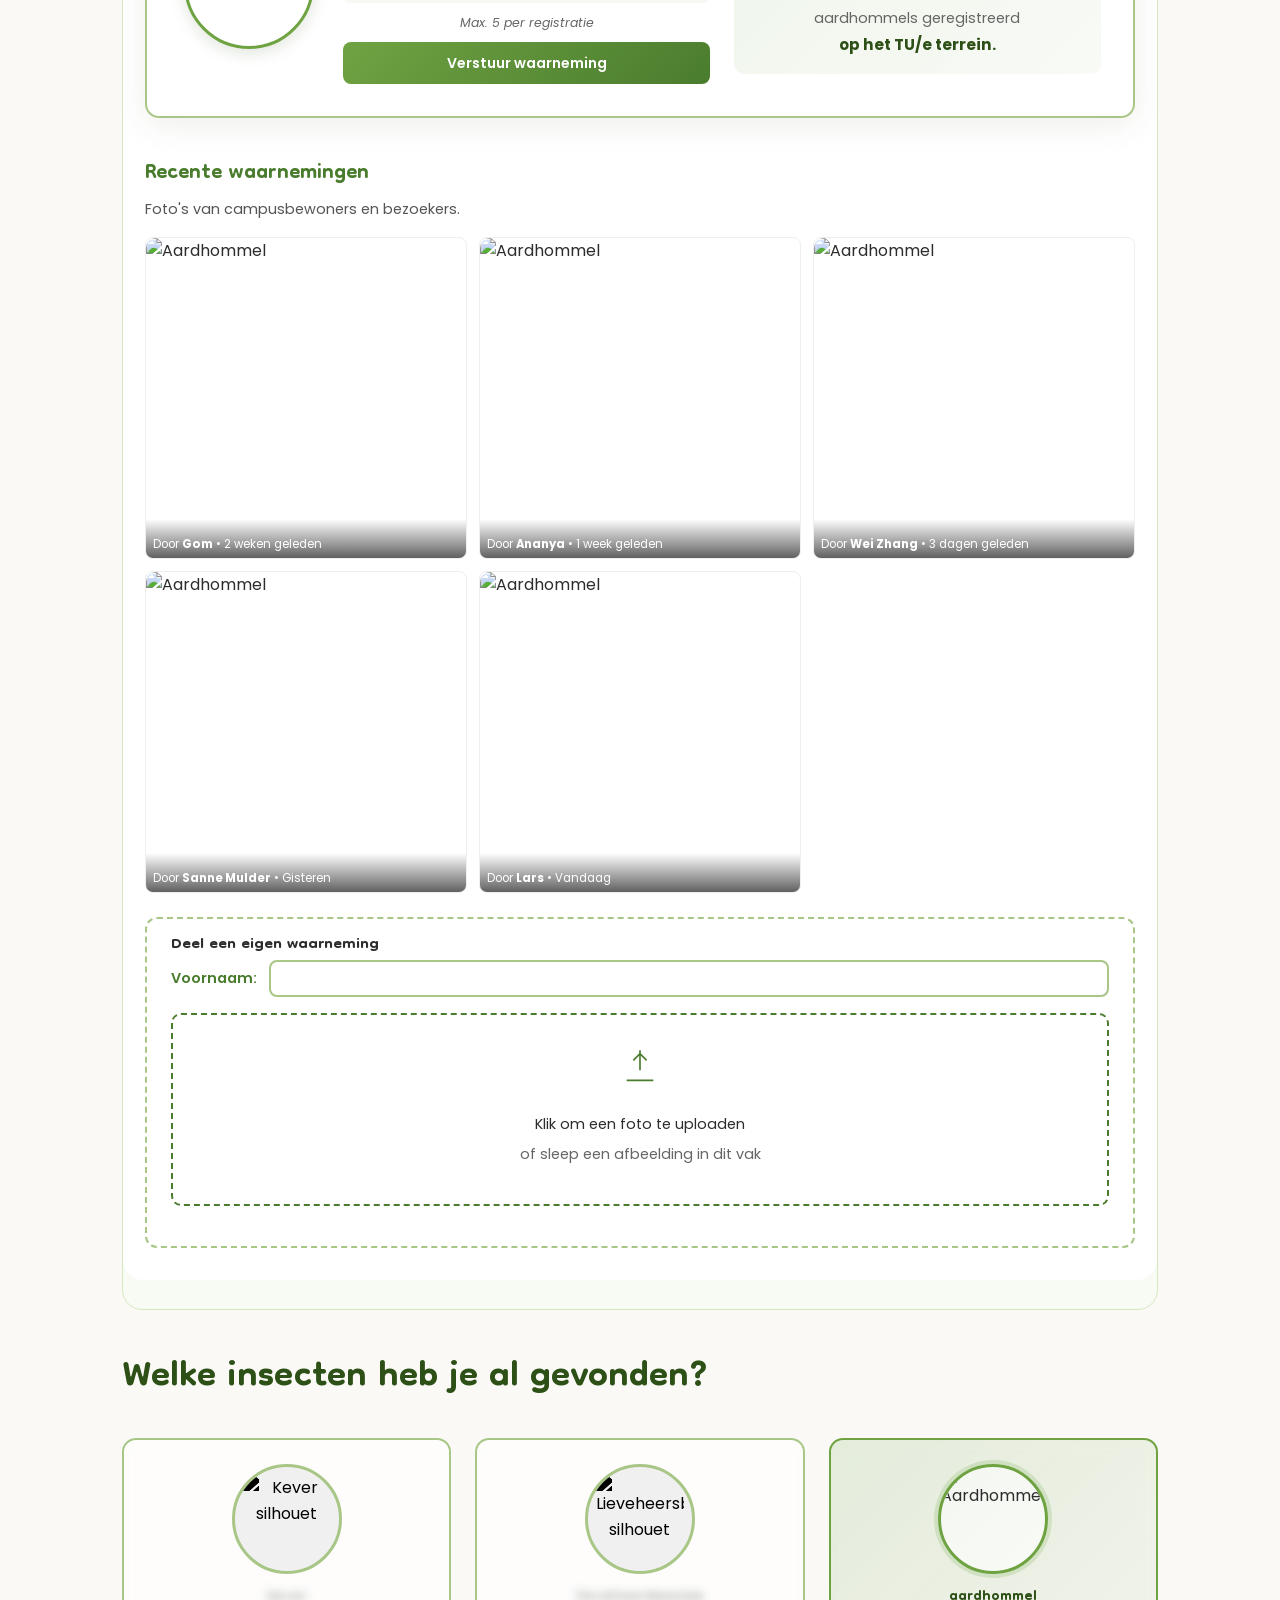
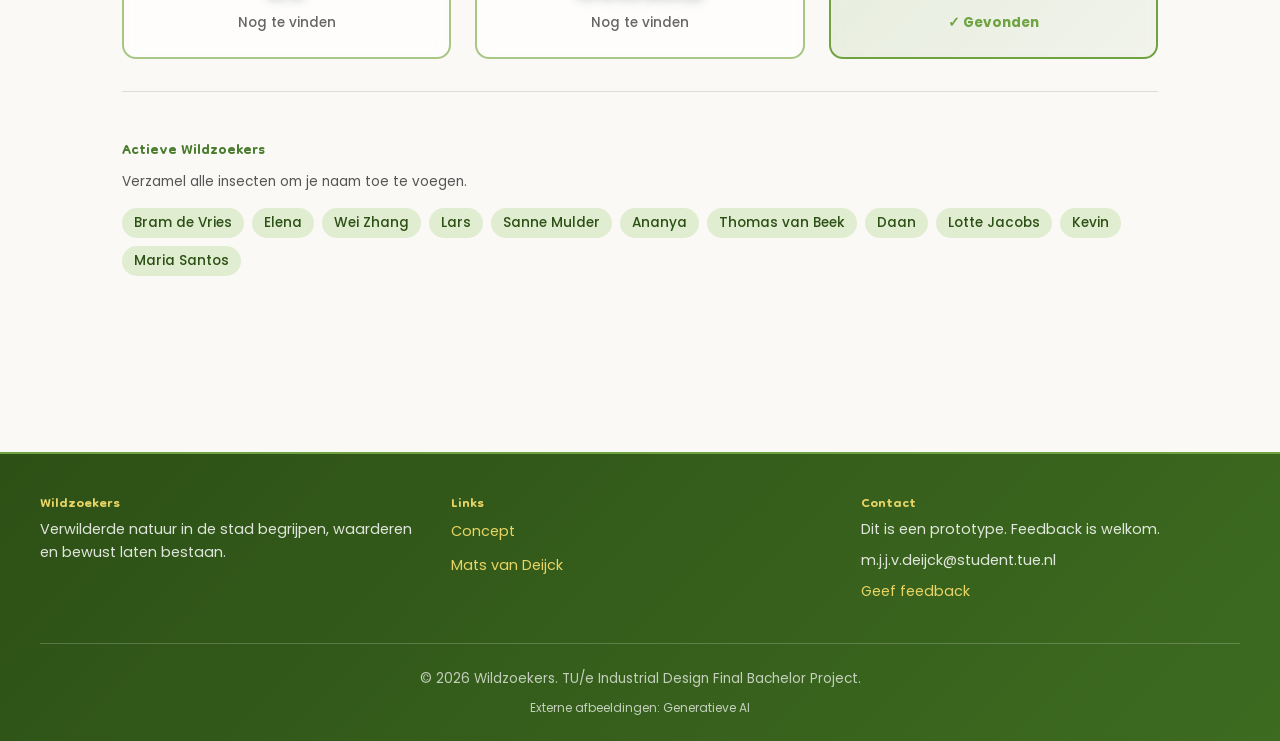
==== commit 0a22969c: "Update video source in aardhommel.html" ====
--- a/aardhommel.html
+++ b/aardhommel.html
@@ -227,7 +227,7 @@
 
       <div class="habitat-card">
         <div class="habitat-video-wrap">
-          <iframe width="100%" height="220" src="https://www.youtube.com/embed/dQw4w9WgXcQ" style="border-radius: 14px; margin-bottom: 1.5rem;" frameborder="0" allow="accelerometer; autoplay; clipboard-write; encrypted-media; gyroscope; picture-in-picture" allowfullscreen></iframe>
+          <iframe width="100%" height="220" src="https://www.youtube.com/embed/MFMi5N9sTk4?si=nHHJzNeHBzR4yXGs" style="border-radius: 14px; margin-bottom: 1.5rem;" frameborder="0" allow="accelerometer; autoplay; clipboard-write; encrypted-media; gyroscope; picture-in-picture" allowfullscreen></iframe>
         </div>
 
         <div class="habitat-content">
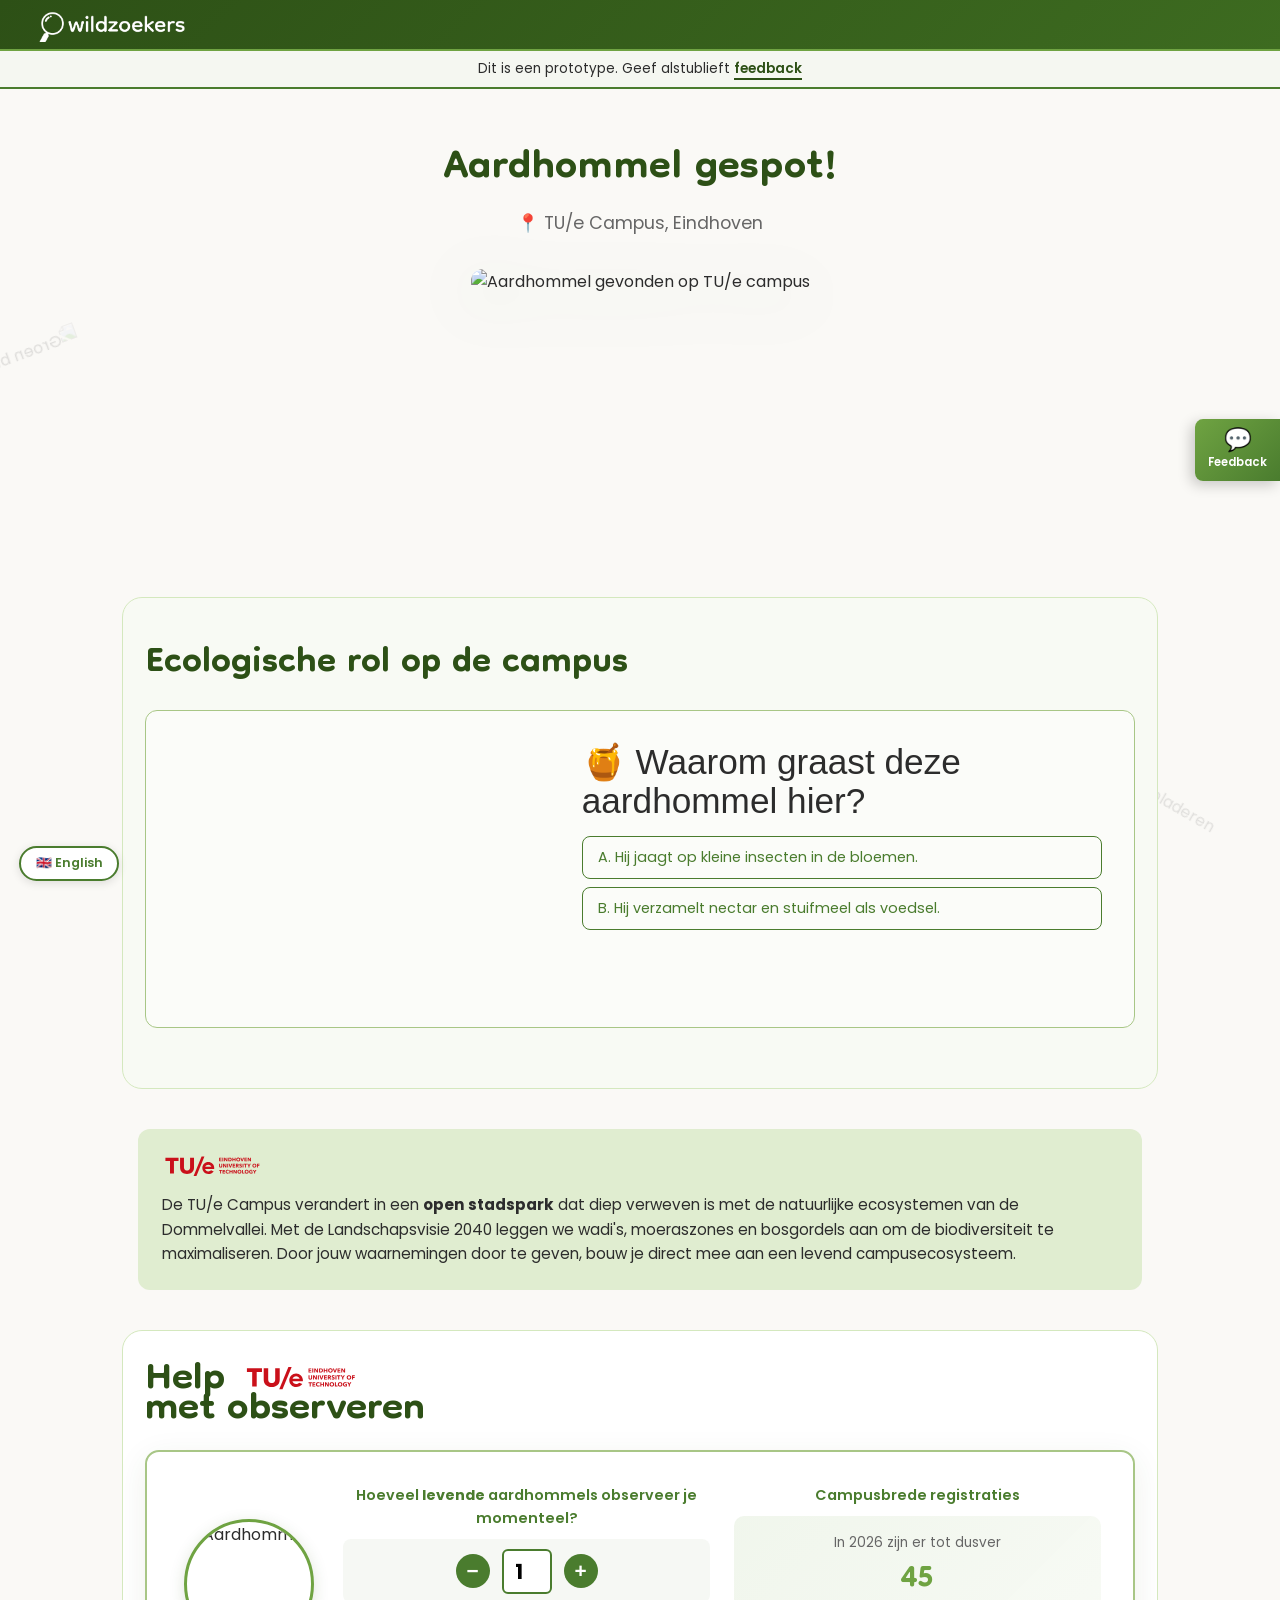
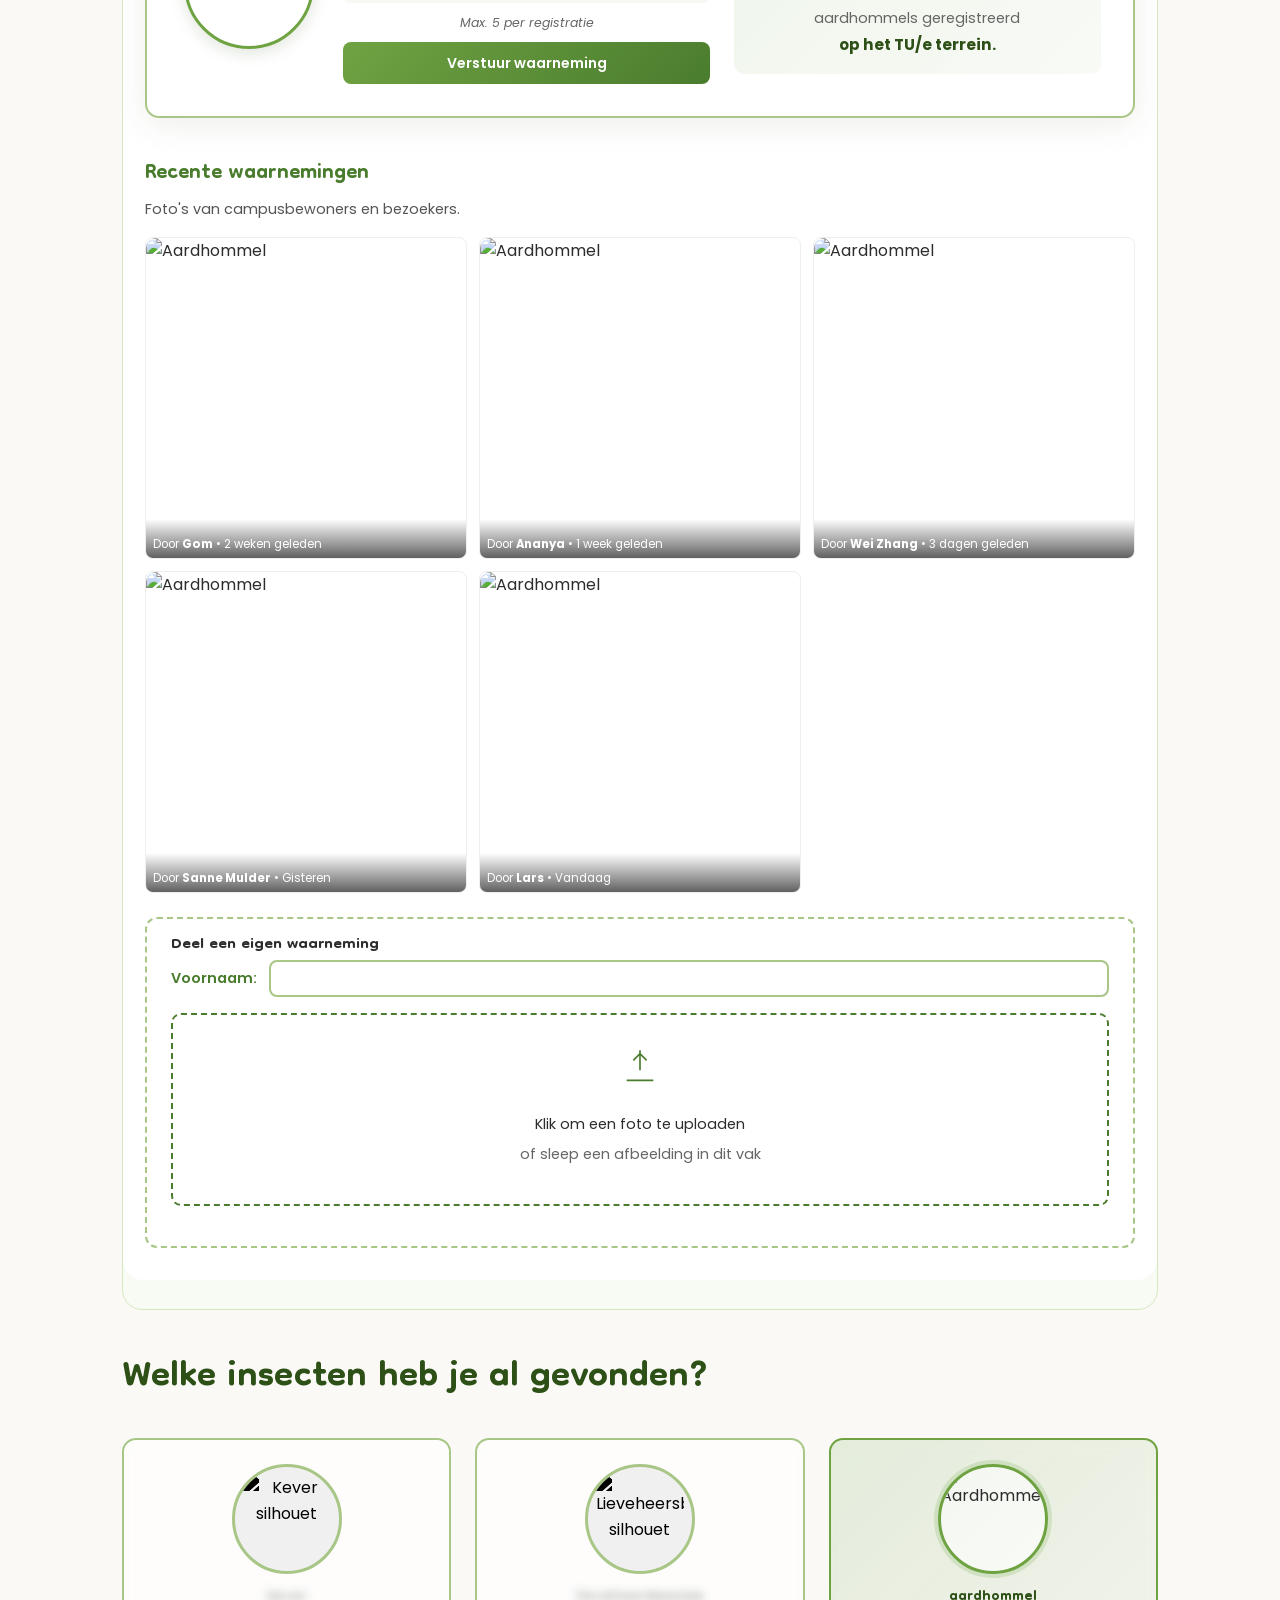
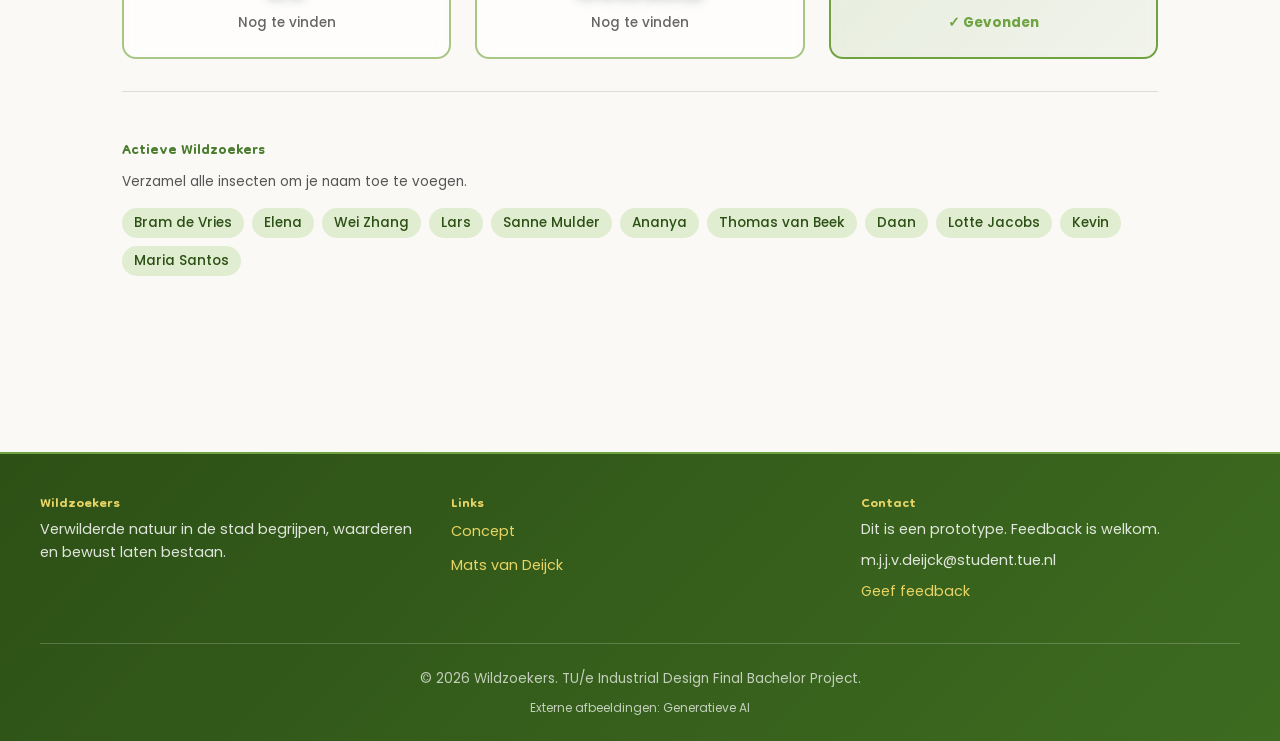
==== commit 8a0aa0b8: "Update feedback link in footer section" ====
--- a/aardhommel.html
+++ b/aardhommel.html
@@ -361,7 +361,7 @@
       <h4>Contact</h4>
       <p>Dit is een prototype. Feedback is welkom.</p>
       <p>m.j.j.v.deijck@student.tue.nl</p>
-      <p><a href="https://forms.office.com/Pages/ResponsePage.aspx?id=R_J9zM5gD0qddXBM9g78ZJTwctMrzKVHkxkU7UCuRk9UM0s4N0pMT0hBU1hYM0RLQTNCOThRM0k5SS4u" target="_blank">Geef feedback</a></p>
+      <p><a href="https://forms.office.com/Pages/ResponsePage.aspx?id=R_J9zM5gD0qddXBM9g78ZJTwctMrzKVHkxkU7UCuRk9UMlhRMDFKSEpIOFVUWjJRWFcxQTdGMUVUNS4u" target="_blank">Geef feedback</a></p>
     </div>
   </div>
   <div class="footer-bottom">
